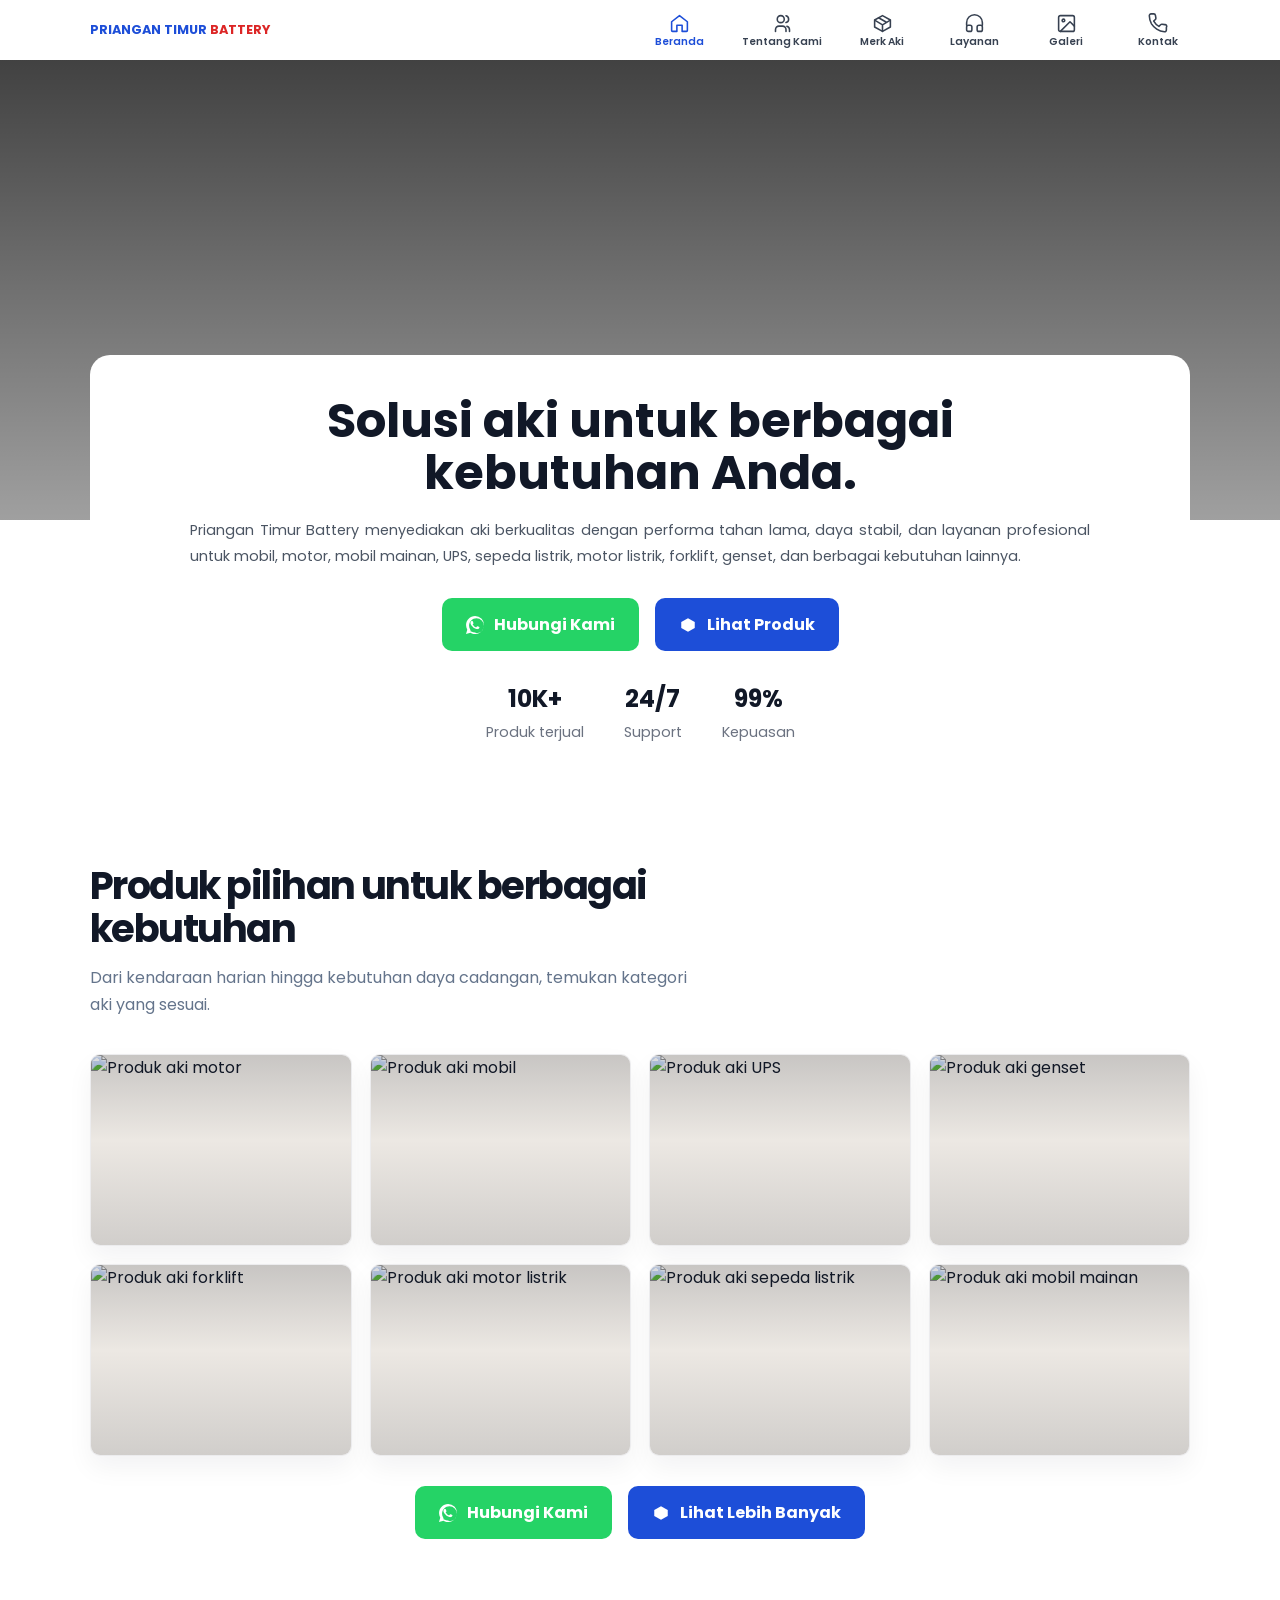
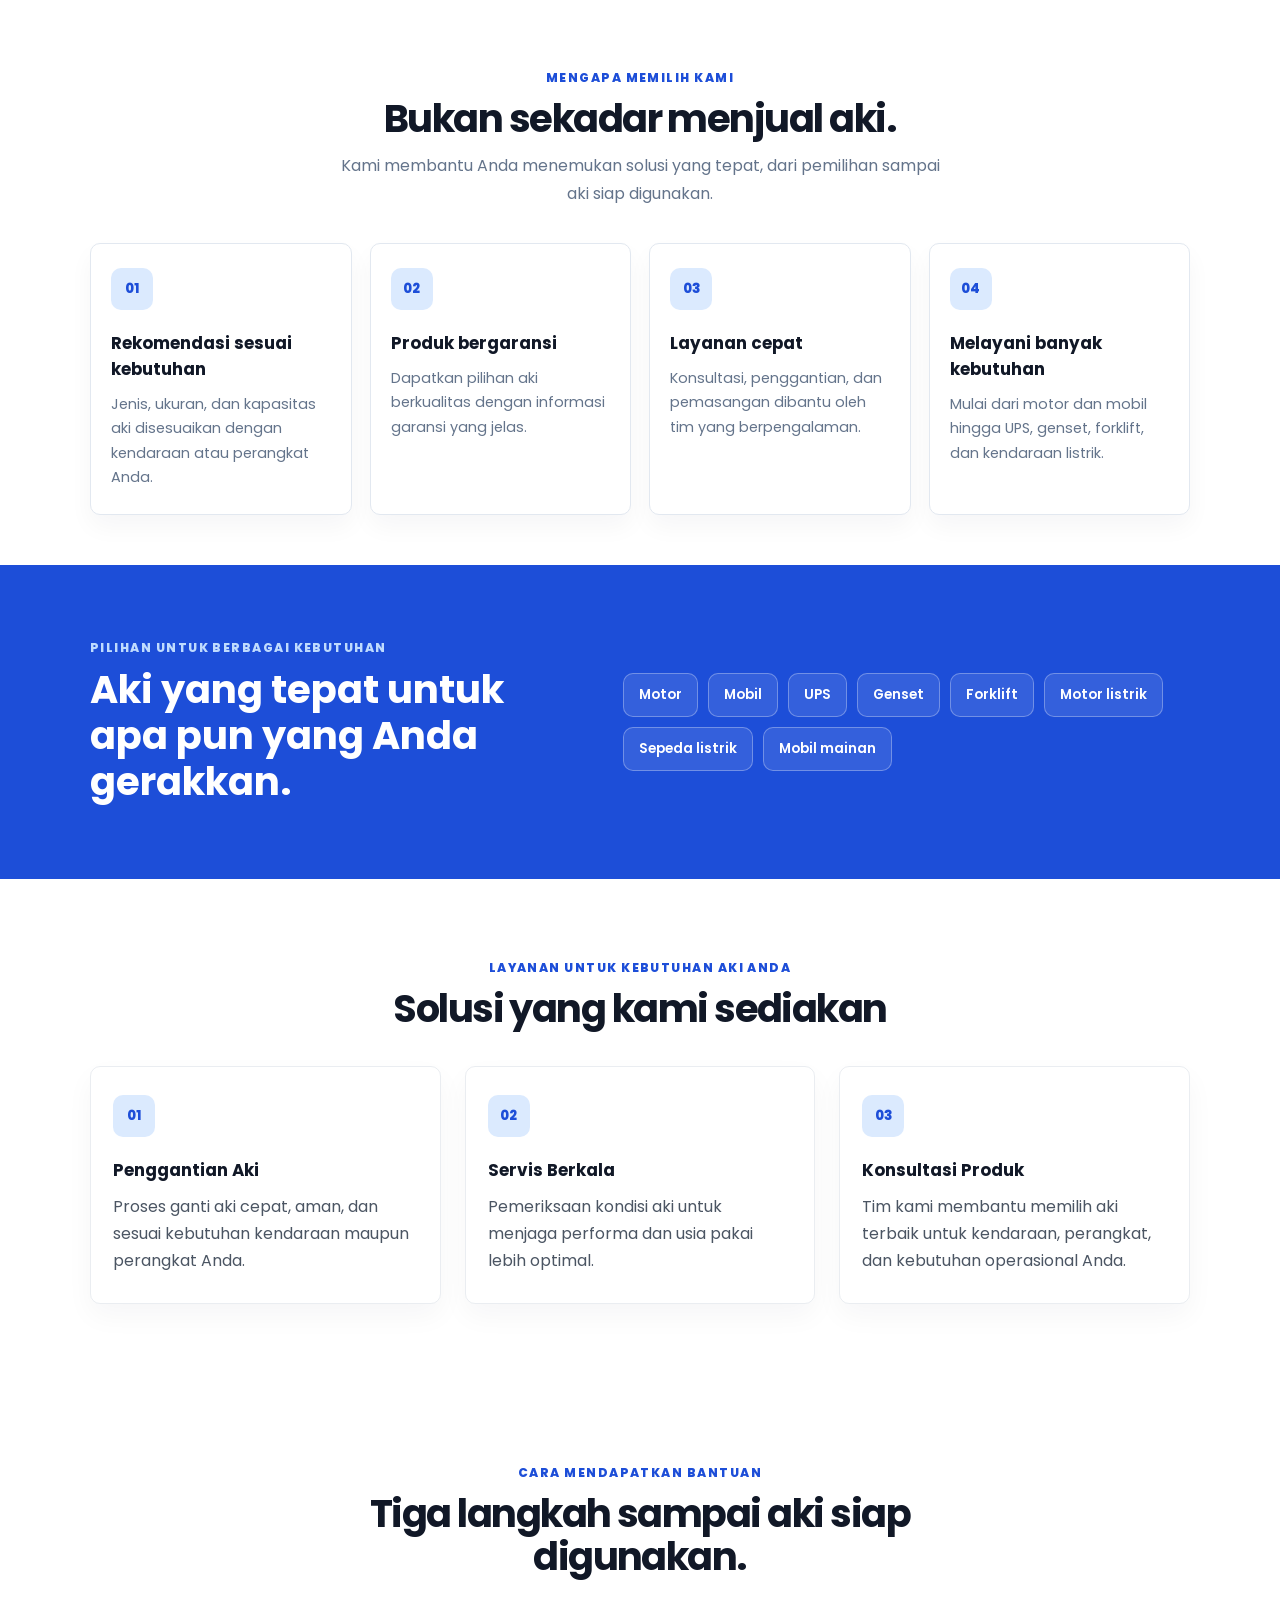
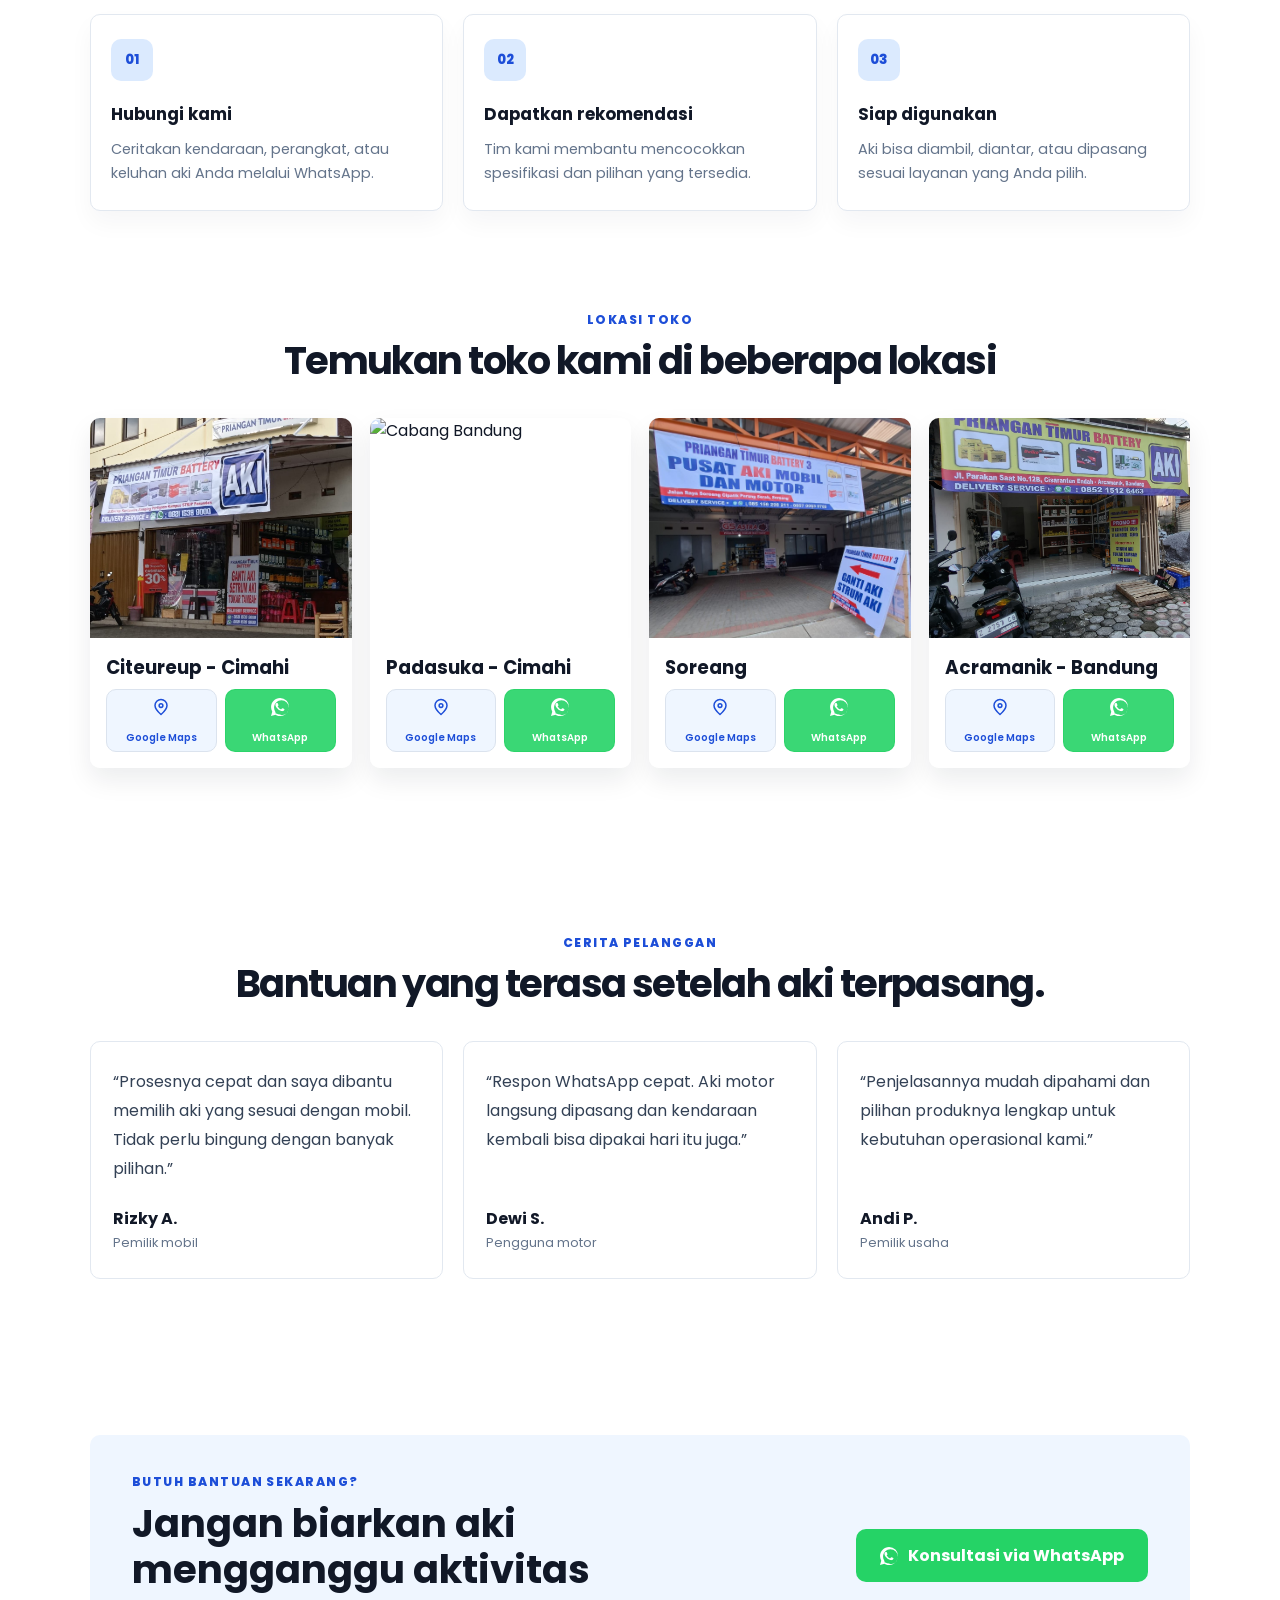
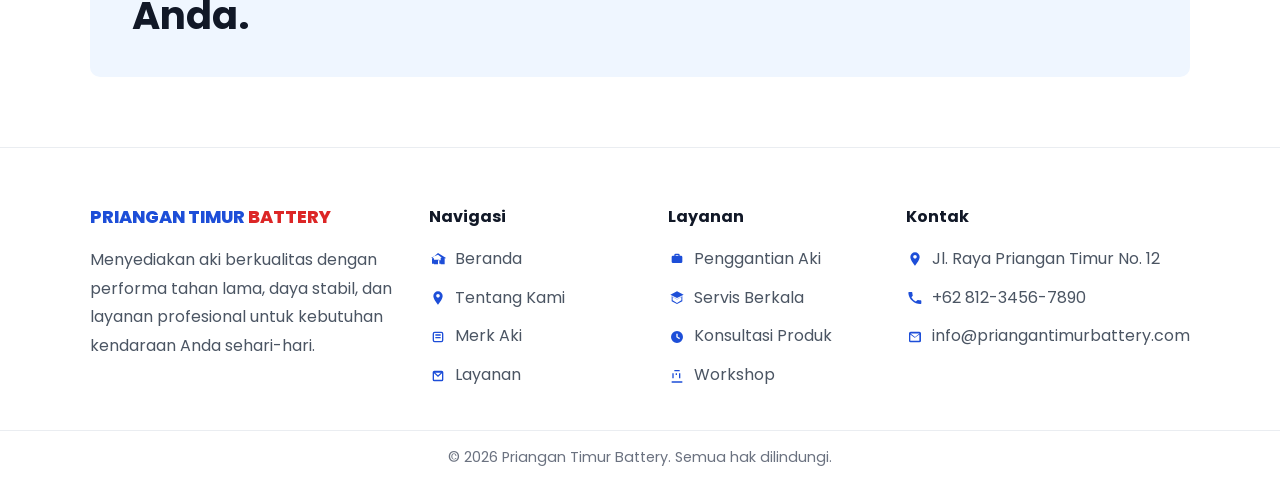
==== index.html @ c9a18858 "first commit" ====
<!DOCTYPE html>
<html lang="id">

<head>
    <meta charset="UTF-8">
    <meta name="viewport" content="width=device-width, initial-scale=1.0">
    <meta name="description"
        content="Priangan Timur Battery menyediakan aki berkualitas, konsultasi, penggantian, dan layanan aki untuk berbagai kebutuhan.">
    <title>Priangan Timur Battery | Solusi Aki Terpercaya</title>

    <link rel="preconnect" href="https://fonts.googleapis.com">
    <link rel="preconnect" href="https://fonts.gstatic.com" crossorigin>
    <link href="https://fonts.googleapis.com/css2?family=Poppins:wght@400;500;600;700;800&display=swap"
        rel="stylesheet">
    <link rel="stylesheet" href="css/style.css">
    <link rel="stylesheet" href="responsive/style.css">
    <link rel="stylesheet" href="responsive/nav.css">
</head>

<body>
    <header class="navbar">
        <div class="container nav-inner">
            <div class="logo">
                <a href="index.html"><span>PRIANGAN TIMUR <span class="brand-red">BATTERY</span></span></a>
            </div>

            <button class="menu-toggle" type="button" aria-label="Buka menu" aria-controls="primary-navigation"
                aria-expanded="false">
                <span></span><span></span><span></span>
            </button>
            <nav class="menu" id="primary-navigation" aria-label="Main navigation">
                <a class="active" href="index.html" aria-label="Beranda" aria-current="page" title="Beranda"><svg viewBox="0 0 24 24" aria-hidden="true" focusable="false"><path d="m3 10 9-7 9 7v10a1 1 0 0 1-1 1h-5v-7H9v7H4a1 1 0 0 1-1-1z"/></svg><span>Beranda</span></a>
                <a href="tentang_kami.html" aria-label="Tentang Kami" title="Tentang Kami"><svg viewBox="0 0 24 24" aria-hidden="true" focusable="false"><path d="M16 21v-2a4 4 0 0 0-4-4H8a4 4 0 0 0-4 4v2"/><circle cx="10" cy="7" r="4"/><path d="M20 21v-2a4 4 0 0 0-3-3.87M16 3.13a4 4 0 0 1 0 7.75"/></svg><span>Tentang Kami</span></a>
                <a href="merk_aki.html" aria-label="Merk Aki" title="Merk Aki"><svg viewBox="0 0 24 24" aria-hidden="true" focusable="false"><path d="m12 3 9 5v8l-9 5-9-5V8l9-5Z"/><path d="m3.5 8.5 8.5 5 8.5-5M12 13.5V21M7.5 5.5l9 5"/></svg><span>Merk Aki</span></a>
                <a href="layanan.html" aria-label="Layanan" title="Layanan"><svg viewBox="0 0 24 24" aria-hidden="true" focusable="false"><path d="M3 14v-3a9 9 0 0 1 18 0v3"/><path d="M5 14h2a2 2 0 0 1 2 2v3a2 2 0 0 1-2 2H5a2 2 0 0 1-2-2v-3a2 2 0 0 1 2-2Zm12 0h2a2 2 0 0 1 2 2v3a2 2 0 0 1-2 2h-2a2 2 0 0 1-2-2v-3a2 2 0 0 1 2-2Z"/></svg><span>Layanan</span></a>
                <a href="galeri.html" aria-label="Galeri" title="Galeri"><svg viewBox="0 0 24 24" aria-hidden="true" focusable="false"><rect x="3" y="3" width="18" height="18" rx="2"/><circle cx="8.5" cy="8.5" r="1.5"/><path d="m21 15-5-5L5 21"/></svg><span>Galeri</span></a>
                <a href="kontak.html" aria-label="Kontak" title="Kontak"><svg viewBox="0 0 24 24" aria-hidden="true" focusable="false"><path d="M21 16.5v3a2 2 0 0 1-2.2 2A19.8 19.8 0 0 1 10 18.4a19.5 19.5 0 0 1-6-6A19.8 19.8 0 0 1 1.5 3.2 2 2 0 0 1 3.5 1h3a2 2 0 0 1 2 1.7l.5 3a2 2 0 0 1-.6 1.7L6.5 9.3a16 16 0 0 0 6 6l1.9-1.9a2 2 0 0 1 1.7-.6l3 .5a2 2 0 0 1 1.9 3.2z"/></svg><span>Kontak</span></a>
            </nav>
        </div>
    </header>

    <main>
        <section class="hero" aria-label="Gambar utama Priangan Timur Battery"></section>

        <section class="hero-intro">
            <div class="container hero-intro-inner">
                <div class="hero-content">
                    <h1>Solusi aki untuk berbagai kebutuhan Anda.</h1>
                    <p>
                        Priangan Timur Battery menyediakan aki berkualitas dengan performa tahan lama,
                        daya stabil, dan layanan profesional untuk mobil, motor, mobil mainan, UPS, sepeda listrik,
                        motor listrik, forklift, genset, dan berbagai kebutuhan lainnya.
                    </p>

                    <div class="hero-actions">
                        <a href="https://wa.me/62882002125311" class="btn btn-whatsapp" target="_blank" rel="noopener">
                            <svg viewBox="0 0 24 24" aria-hidden="true" focusable="false">
                                <path
                                    d="M20.52 3.48A11.86 11.86 0 0 0 12.08 0C5.5 0 .06 5.45.06 12.13c0 2.13.56 4.22 1.63 6.06L0 24l6.02-1.58a11.98 11.98 0 0 0 5.99 1.82h.01c6.58 0 11.96-5.45 11.96-12.13 0-3.25-1.27-6.31-3.46-8.63ZM12.08 22c-1.72 0-3.4-.46-4.87-1.33L6.5 21l-.9-2.92a9.92 9.92 0 0 1-1.5-5.08c0-5.45 4.44-9.87 9.9-9.87a9.86 9.86 0 0 1 9.88 9.87c0 5.43-4.44 9.87-9.88 9.87Zm5.44-7.41c-.3-.15-1.8-.89-2.08-.99-.27-.1-.47-.15-.67.15-.2.3-.77.99-.95 1.19-.18.2-.35.22-.65.08-.3-.15-1.27-.47-2.42-1.49-.9-.8-1.51-1.8-1.68-2.1-.18-.3-.02-.46.13-.61.14-.14.3-.35.45-.52.15-.17.2-.3.3-.5.1-.2.05-.38-.03-.53-.08-.15-.67-1.62-.92-2.22-.24-.58-.49-.5-.67-.51l-.57-.01c-.2 0-.53.08-.8.38-.27.3-1.02 1-1.02 2.43s1.05 2.82 1.2 3.02c.15.2 2.06 3.14 4.98 4.4.7.3 1.24.48 1.66.61.7.22 1.34.19 1.84.11.56-.08 1.8-.73 2.05-1.43.25-.7.25-1.31.18-1.43-.07-.13-.27-.2-.57-.35Z" />
                            </svg>
                            <span>Hubungi Kami</span>
                        </a>
                        <a href="merk_aki.html" class="btn btn-primary">
                            <svg viewBox="0 0 24 24" aria-hidden="true" focusable="false">
                                <path d="m12 3 9 5v8l-9 5-9-5V8l9-5Z"/>
                                <path d="m3.5 8.5 8.5 5 8.5-5M12 13.5V21M7.5 5.5l9 5"/>
                            </svg>
                            <span>Lihat Produk</span>
                        </a>
                    </div>

                    <div class="hero-stats">
                        <div>
                            <strong>10K+</strong>
                            <span>Produk terjual</span>
                        </div>
                        <div>
                            <strong>24/7</strong>
                            <span>Support</span>
                        </div>
                        <div>
                            <strong>99%</strong>
                            <span>Kepuasan</span>
                        </div>
                    </div>
                </div>
            </div>
        </section>

        <section class="products" id="products">
            <div class="container">
                <div class="section-heading">
                    <h2>Produk pilihan untuk berbagai kebutuhan</h2>
                    <p>Dari kendaraan harian hingga kebutuhan daya cadangan, temukan kategori aki yang sesuai.</p>
                </div>

                <div class="product-grid">
                    <article class="product-card">
                        <div class="product-image-wrap">
                            <img src="img/produk-1.jpg" alt="Produk aki motor" class="product-image">
                        </div>
                    </article>

                    <article class="product-card">
                        <div class="product-image-wrap">
                            <img src="img/produk-5.jpg" alt="Produk aki mobil" class="product-image">
                        </div>
                    </article>

                    <article class="product-card">
                        <div class="product-image-wrap">
                            <img src="img/produk-2.jpg" alt="Produk aki UPS" class="product-image">
                        </div>
                    </article>

                    <article class="product-card">
                        <div class="product-image-wrap">
                            <img src="img/produk-10.jpg" alt="Produk aki genset" class="product-image">
                        </div>
                    </article>

                    <article class="product-card">
                        <div class="product-image-wrap">
                            <img src="img/produk-10.jpg" alt="Produk aki forklift" class="product-image">
                        </div>
                    </article>

                    <article class="product-card">
                        <div class="product-image-wrap">
                            <img src="img/produk-1.jpg" alt="Produk aki motor listrik" class="product-image">
                        </div>
                    </article>

                    <article class="product-card">
                        <div class="product-image-wrap">
                            <img src="img/produk-2.jpg" alt="Produk aki sepeda listrik" class="product-image">
                        </div>
                    </article>

                    <article class="product-card">
                        <div class="product-image-wrap">
                            <img src="img/produk-5.jpg" alt="Produk aki mobil mainan" class="product-image">
                        </div>
                    </article>
                </div>

                <div class="product-action">
                    <a href="https://wa.me/62882002125311" class="btn btn-whatsapp" target="_blank" rel="noopener">
                        <svg viewBox="0 0 24 24" aria-hidden="true" focusable="false">
                            <path
                                d="M20.52 3.48A11.86 11.86 0 0 0 12.08 0C5.5 0 .06 5.45.06 12.13c0 2.13.56 4.22 1.63 6.06L0 24l6.02-1.58a11.98 11.98 0 0 0 5.99 1.82h.01c6.58 0 11.96-5.45 11.96-12.13 0-3.25-1.27-6.31-3.46-8.63ZM12.08 22c-1.72 0-3.4-.46-4.87-1.33L6.5 21l-.9-2.92a9.92 9.92 0 0 1-1.5-5.08c0-5.45 4.44-9.87 9.9-9.87a9.86 9.86 0 0 1 9.88 9.87c0 5.43-4.44 9.87-9.88 9.87Zm5.44-7.41c-.3-.15-1.8-.89-2.08-.99-.27-.1-.47-.15-.67.15-.2.3-.77.99-.95 1.19-.18.2-.35.22-.65.08-.3-.15-1.27-.47-2.42-1.49-.9-.8-1.51-1.8-1.68-2.1-.18-.3-.02-.46.13-.61.14-.14.3-.35.45-.52.15-.17.2-.3.3-.5.1-.2.05-.38-.03-.53-.08-.15-.67-1.62-.92-2.22-.24-.58-.49-.5-.67-.51l-.57-.01c-.2 0-.53.08-.8.38-.27.3-1.02 1-1.02 2.43s1.05 2.82 1.2 3.02c.15.2 2.06 3.14 4.98 4.4.7.3 1.24.48 1.66.61.7.22 1.34.19 1.84.11.56-.08 1.8-.73 2.05-1.43.25-.7.25-1.31.18-1.43-.07-.13-.27-.2-.57-.35Z" />
                        </svg>
                        <span>Hubungi Kami</span>
                    </a>
                    <a href="merk_aki.html" class="btn btn-primary">
                        <svg viewBox="0 0 24 24" aria-hidden="true" focusable="false">
                            <path d="m12 3 9 5v8l-9 5-9-5V8l9-5Z"/>
                            <path d="m3.5 8.5 8.5 5 8.5-5M12 13.5V21M7.5 5.5l9 5"/>
                        </svg>
                        <span>Lihat Lebih Banyak</span>
                    </a>
                </div>
            </div>
        </section>

        <section class="advantages" aria-labelledby="advantages-title">
            <div class="container">
                <div class="section-heading">
                    <p class="section-kicker">Mengapa memilih kami</p>
                    <h2 id="advantages-title">Bukan sekadar menjual aki.</h2>
                    <p>Kami membantu Anda menemukan solusi yang tepat, dari pemilihan sampai aki siap digunakan.</p>
                </div>
                <div class="advantage-grid">
                    <article class="advantage-card"><span class="advantage-number">01</span>
                        <h3>Rekomendasi sesuai kebutuhan</h3>
                        <p>Jenis, ukuran, dan kapasitas aki disesuaikan dengan kendaraan atau perangkat Anda.</p>
                    </article>
                    <article class="advantage-card"><span class="advantage-number">02</span>
                        <h3>Produk bergaransi</h3>
                        <p>Dapatkan pilihan aki berkualitas dengan informasi garansi yang jelas.</p>
                    </article>
                    <article class="advantage-card"><span class="advantage-number">03</span>
                        <h3>Layanan cepat</h3>
                        <p>Konsultasi, penggantian, dan pemasangan dibantu oleh tim yang berpengalaman.</p>
                    </article>
                    <article class="advantage-card"><span class="advantage-number">04</span>
                        <h3>Melayani banyak kebutuhan</h3>
                        <p>Mulai dari motor dan mobil hingga UPS, genset, forklift, dan kendaraan listrik.</p>
                    </article>
                </div>
            </div>
        </section>

        <section class="coverage" aria-labelledby="coverage-title">
            <div class="container coverage-inner">
                <div>
                    <p class="section-kicker">Pilihan untuk berbagai kebutuhan</p>
                    <h2 id="coverage-title">Aki yang tepat untuk apa pun yang Anda gerakkan.</h2>
                </div>
                <div class="coverage-list">
                    <span>Motor</span><span>Mobil</span><span>UPS</span><span>Genset</span><span>Forklift</span><span>Motor
                        listrik</span><span>Sepeda listrik</span><span>Mobil mainan</span></div>
            </div>
        </section>

        <section class="services">
            <div class="container">
                <div class="section-heading">
                    <p class="section-kicker">Layanan untuk kebutuhan aki Anda</p>
                    <h2>Solusi yang kami sediakan</h2>
                </div>

                <div class="service-grid">
                    <div class="service-card">
                        <div class="service-icon blue">01</div>
                        <h3>Penggantian Aki</h3>
                        <p>Proses ganti aki cepat, aman, dan sesuai kebutuhan kendaraan maupun perangkat Anda.</p>
                    </div>

                    <div class="service-card">
                        <div class="service-icon yellow">02</div>
                        <h3>Servis Berkala</h3>
                        <p>Pemeriksaan kondisi aki untuk menjaga performa dan usia pakai lebih optimal.</p>
                    </div>

                    <div class="service-card">
                        <div class="service-icon red">03</div>
                        <h3>Konsultasi Produk</h3>
                        <p>Tim kami membantu memilih aki terbaik untuk kendaraan, perangkat, dan kebutuhan operasional
                            Anda.</p>
                    </div>
                </div>
            </div>
        </section>

        <section class="process" aria-labelledby="process-title">
            <div class="container process-inner">
                <div class="section-heading process-heading">
                    <p class="section-kicker">Cara mendapatkan bantuan</p>
                    <h2 id="process-title">Tiga langkah sampai aki siap digunakan.</h2>
                </div>
                <div class="process-grid">
                    <article class="process-card"><span>01</span>
                        <h3>Hubungi kami</h3>
                        <p>Ceritakan kendaraan, perangkat, atau keluhan aki Anda melalui WhatsApp.</p>
                    </article>
                    <article class="process-card"><span>02</span>
                        <h3>Dapatkan rekomendasi</h3>
                        <p>Tim kami membantu mencocokkan spesifikasi dan pilihan yang tersedia.</p>
                    </article>
                    <article class="process-card"><span>03</span>
                        <h3>Siap digunakan</h3>
                        <p>Aki bisa diambil, diantar, atau dipasang sesuai layanan yang Anda pilih.</p>
                    </article>
                </div>
            </div>
        </section>

        <section class="branch-showcase">
            <div class="container">
                <div class="section-heading">
                    <p class="section-kicker">Lokasi toko</p>
                    <h2>Temukan toko kami di beberapa lokasi</h2>
                </div>

                <div class="branch-grid">
                    <div class="branch-card">
                        <img src="img/Citeureup.jpeg" alt="Cabang Citeureup">
                        <div class="branch-content">
                            <span class="branch-name">Citeureup - Cimahi</span>
                            <div class="branch-actions">
                                <a href="https://www.google.com/maps/place/TOKO+AKI+PRIANGAN+TIMUR+BATTERY/@-6.8628737,107.5521046,569m/data=!3m1!1e3!4m15!1m8!3m7!1s0x2e68e5c9f9fb0c7d:0x7ada295ec4bd6d31!2sTOKO+AKI+PRIANGAN+TIMUR+BATTERY!8m2!3d-6.8628806!4d107.5523164!10e1!16s%2Fg%2F11fd_mzhb3!3m5!1s0x2e68e5c9f9fb0c7d:0x7ada295ec4bd6d31!8m2!3d-6.8628806!4d107.5523164!16s%2Fg%2F11fd_mzhb3?entry=ttu&g_ep=EgoyMDI2MTAyMC4wIKXMDSoASAFQAw%3D%3D"
                                    class="branch-maps" target="_blank" rel="noopener">Lihat di Google Maps</a>
                                <a href="https://wa.me/62882002125311?text=Halo%20Priangan%20Timur%20Battery%20Tasikmalaya"
                                    class="branch-whatsapp" target="_blank" rel="noopener">
                                    <svg viewBox="0 0 24 24" aria-hidden="true" focusable="false">
                                        <path
                                            d="M20.52 3.48A11.86 11.86 0 0 0 12.08 0C5.5 0 .06 5.45.06 12.13c0 2.13.56 4.22 1.63 6.06L0 24l6.02-1.58a11.98 11.98 0 0 0 5.99 1.82h.01c6.58 0 11.96-5.45 11.96-12.13 0-3.25-1.27-6.31-3.46-8.63ZM12.08 22c-1.72 0-3.4-.46-4.87-1.33L6.5 21l-.9-2.92a9.92 9.92 0 0 1-1.5-5.08c0-5.45 4.44-9.87 9.9-9.87a9.86 9.86 0 0 1 9.88 9.87c0 5.43-4.44 9.87-9.88 9.87Zm5.44-7.41c-.3-.15-1.8-.89-2.08-.99-.27-.1-.47-.15-.67.15-.2.3-.77.99-.95 1.19-.18.2-.35.22-.65.08-.3-.15-1.27-.47-2.42-1.49-.9-.8-1.51-1.8-1.68-2.1-.18-.3-.02-.46.13-.61.14-.14.3-.35.45-.52.15-.17.2-.3.3-.5.1-.2.05-.38-.03-.53-.08-.15-.67-1.62-.92-2.22-.24-.58-.49-.5-.67-.51l-.57-.01c-.2 0-.53.08-.8.38-.27.3-1.02 1-1.02 2.43s1.05 2.82 1.2 3.02c.15.2 2.06 3.14 4.98 4.4.7.3 1.24.48 1.66.61.7.22 1.34.19 1.84.11.56-.08 1.8-.73 2.05-1.43.25-.7.25-1.31.18-1.43-.07-.13-.27-.2-.57-.35Z" />
                                        </svg>
                                    Chat WhatsApp
                                </a>
                            </div>
                        </div>
                    </div>

                    <div class="branch-card">
                        <img src="img/hero.jpeg" alt="Cabang Bandung">
                        <div class="branch-content">
                            <span class="branch-name">Padasuka - Cimahi</span>
                            <div class="branch-actions">
                                <a href="https://www.google.com/maps/search/Priangan+Timur+Battery+Bandung"
                                    class="branch-maps" target="_blank" rel="noopener">Lihat di Google Maps</a>
                                <a href="https://wa.me/62882002125311?text=Halo%20Priangan%20Timur%20Battery%20Bandung"
                                    class="branch-whatsapp" target="_blank" rel="noopener">
                                    <svg viewBox="0 0 24 24" aria-hidden="true" focusable="false">
                                        <path
                                            d="M20.52 3.48A11.86 11.86 0 0 0 12.08 0C5.5 0 .06 5.45.06 12.13c0 2.13.56 4.22 1.63 6.06L0 24l6.02-1.58a11.98 11.98 0 0 0 5.99 1.82h.01c6.58 0 11.96-5.45 11.96-12.13 0-3.25-1.27-6.31-3.46-8.63ZM12.08 22c-1.72 0-3.4-.46-4.87-1.33L6.5 21l-.9-2.92a9.92 9.92 0 0 1-1.5-5.08c0-5.45 4.44-9.87 9.9-9.87a9.86 9.86 0 0 1 9.88 9.87c0 5.43-4.44 9.87-9.88 9.87Zm5.44-7.41c-.3-.15-1.8-.89-2.08-.99-.27-.1-.47-.15-.67.15-.2.3-.77.99-.95 1.19-.18.2-.35.22-.65.08-.3-.15-1.27-.47-2.42-1.49-.9-.8-1.51-1.8-1.68-2.1-.18-.3-.02-.46.13-.61.14-.14.3-.35.45-.52.15-.17.2-.3.3-.5.1-.2.05-.38-.03-.53-.08-.15-.67-1.62-.92-2.22-.24-.58-.49-.5-.67-.51l-.57-.01c-.2 0-.53.08-.8.38-.27.3-1.02 1-1.02 2.43s1.05 2.82 1.2 3.02c.15.2 2.06 3.14 4.98 4.4.7.3 1.24.48 1.66.61.7.22 1.34.19 1.84.11.56-.08 1.8-.73 2.05-1.43.25-.7.25-1.31.18-1.43-.07-.13-.27-.2-.57-.35Z" />
                                        </svg>
                                    Chat WhatsApp
                                </a>
                            </div>
                        </div>
                    </div>

                    <div class="branch-card">
                        <img src="img/Soreang.jpeg" alt="Cabang Soreang">
                        <div class="branch-content">
                            <span class="branch-name">Soreang</span>
                            <div class="branch-actions">
                                <a href="https://goo.gl/maps/gpNsoKFtc9dBq9YTA"
                                    class="branch-maps" target="_blank" rel="noopener">Lihat di Google Maps</a>
                                <a href="https://wa.me/62882002125311?text=Halo%20Priangan%20Timur%20Battery%20Ciamis"
                                    class="branch-whatsapp" target="_blank" rel="noopener">
                                    <svg viewBox="0 0 24 24" aria-hidden="true" focusable="false">
                                        <path
                                            d="M20.52 3.48A11.86 11.86 0 0 0 12.08 0C5.5 0 .06 5.45.06 12.13c0 2.13.56 4.22 1.63 6.06L0 24l6.02-1.58a11.98 11.98 0 0 0 5.99 1.82h.01c6.58 0 11.96-5.45 11.96-12.13 0-3.25-1.27-6.31-3.46-8.63ZM12.08 22c-1.72 0-3.4-.46-4.87-1.33L6.5 21l-.9-2.92a9.92 9.92 0 0 1-1.5-5.08c0-5.45 4.44-9.87 9.9-9.87a9.86 9.86 0 0 1 9.88 9.87c0 5.43-4.44 9.87-9.88 9.87Zm5.44-7.41c-.3-.15-1.8-.89-2.08-.99-.27-.1-.47-.15-.67.15-.2.3-.77.99-.95 1.19-.18.2-.35.22-.65.08-.3-.15-1.27-.47-2.42-1.49-.9-.8-1.51-1.8-1.68-2.1-.18-.3-.02-.46.13-.61.14-.14.3-.35.45-.52.15-.17.2-.3.3-.5.1-.2.05-.38-.03-.53-.08-.15-.67-1.62-.92-2.22-.24-.58-.49-.5-.67-.51l-.57-.01c-.2 0-.53.08-.8.38-.27.3-1.02 1-1.02 2.43s1.05 2.82 1.2 3.02c.15.2 2.06 3.14 4.98 4.4.7.3 1.24.48 1.66.61.7.22 1.34.19 1.84.11.56-.08 1.8-.73 2.05-1.43.25-.7.25-1.31.18-1.43-.07-.13-.27-.2-.57-.35Z" />
                                        </svg>
                                    Chat WhatsApp
                                </a>
                            </div>
                        </div>
                    </div>

                    <div class="branch-card">
                        <img src="img/Arcamanik.jpeg" alt="Cabang Garut">
                        <div class="branch-content">
                            <span class="branch-name">Acramanik - Bandung</span>
                            <div class="branch-actions">
                                <a href="https://www.google.com/maps/place/TOKO+AKI+PRIANGAN+TIMUR+BATTERY/@-6.8628737,107.5521046,569m/data=!3m1!1e3!4m15!1m8!3m7!1s0x2e68e5c9f9fb0c7d:0x7ada295ec4bd6d31!2sTOKO+AKI+PRIANGAN+TIMUR+BATTERY!8m2!3d-6.8628806!4d107.5523164!10e1!16s%2Fg%2F11fd_mzhb3!3m5!1s0x2e68e5c9f9fb0c7d:0x7ada295ec4bd6d31!8m2!3d-6.8628806!4d107.5523164!16s%2Fg%2F11fd_mzhb3?entry=ttu&g_ep=EgoyMDI2MTAyMC4wIKXMDSoASAFQAw%3D%3D"
                                    class="branch-maps" target="_blank" rel="noopener">Lihat di Google Maps</a>
                                <a href="https://wa.me/62882002125311?text=Halo%20Priangan%20Timur%20Battery%20Garut"
                                    class="branch-whatsapp" target="_blank" rel="noopener">
                                    <svg viewBox="0 0 24 24" aria-hidden="true" focusable="false">
                                        <path
                                            d="M20.52 3.48A11.86 11.86 0 0 0 12.08 0C5.5 0 .06 5.45.06 12.13c0 2.13.56 4.22 1.63 6.06L0 24l6.02-1.58a11.98 11.98 0 0 0 5.99 1.82h.01c6.58 0 11.96-5.45 11.96-12.13 0-3.25-1.27-6.31-3.46-8.63ZM12.08 22c-1.72 0-3.4-.46-4.87-1.33L6.5 21l-.9-2.92a9.92 9.92 0 0 1-1.5-5.08c0-5.45 4.44-9.87 9.9-9.87a9.86 9.86 0 0 1 9.88 9.87c0 5.43-4.44 9.87-9.88 9.87Zm5.44-7.41c-.3-.15-1.8-.89-2.08-.99-.27-.1-.47-.15-.67.15-.2.3-.77.99-.95 1.19-.18.2-.35.22-.65.08-.3-.15-1.27-.47-2.42-1.49-.9-.8-1.51-1.8-1.68-2.1-.18-.3-.02-.46.13-.61.14-.14.3-.35.45-.52.15-.17.2-.3.3-.5.1-.2.05-.38-.03-.53-.08-.15-.67-1.62-.92-2.22-.24-.58-.49-.5-.67-.51l-.57-.01c-.2 0-.53.08-.8.38-.27.3-1.02 1-1.02 2.43s1.05 2.82 1.2 3.02c.15.2 2.06 3.14 4.98 4.4.7.3 1.24.48 1.66.61.7.22 1.34.19 1.84.11.56-.08 1.8-.73 2.05-1.43.25-.7.25-1.31.18-1.43-.07-.13-.27-.2-.57-.35Z" />
                                        </svg>
                                    Chat WhatsApp
                                </a>
                            </div>
                        </div>
                    </div>
                </div>
            </div>
        </section>

        <section class="testimonials" aria-labelledby="testimonials-title">
            <div class="container">
                <div class="section-heading">
                    <p class="section-kicker">Cerita pelanggan</p>
                    <h2 id="testimonials-title">Bantuan yang terasa setelah aki terpasang.</h2>
                </div>
                <div class="testimonial-grid">
                    <blockquote class="testimonial-card">
                        <p>“Prosesnya cepat dan saya dibantu memilih aki yang sesuai dengan mobil. Tidak perlu bingung
                            dengan banyak pilihan.”</p>
                        <footer><strong>Rizky A.</strong><span>Pemilik mobil</span></footer>
                    </blockquote>
                    <blockquote class="testimonial-card">
                        <p>“Respon WhatsApp cepat. Aki motor langsung dipasang dan kendaraan kembali bisa dipakai hari
                            itu juga.”</p>
                        <footer><strong>Dewi S.</strong><span>Pengguna motor</span></footer>
                    </blockquote>
                    <blockquote class="testimonial-card">
                        <p>“Penjelasannya mudah dipahami dan pilihan produknya lengkap untuk kebutuhan operasional
                            kami.”</p>
                        <footer><strong>Andi P.</strong><span>Pemilik usaha</span></footer>
                    </blockquote>
                </div>
            </div>
        </section>

        <section class="home-cta" id="kontak">
            <div class="container home-cta-inner">
                <div>
                    <p class="section-kicker">Butuh bantuan sekarang?</p>
                    <h2>Jangan biarkan aki mengganggu aktivitas Anda.</h2>
                </div><a href="https://wa.me/6281234567890?text=Halo%2C%20saya%20ingin%20konsultasi%20aki"
                    class="btn btn-whatsapp" target="_blank" rel="noopener">
                    <svg viewBox="0 0 24 24" aria-hidden="true" focusable="false">
                        <path
                            d="M20.52 3.48A11.86 11.86 0 0 0 12.08 0C5.5 0 .06 5.45.06 12.13c0 2.13.56 4.22 1.63 6.06L0 24l6.02-1.58a11.98 11.98 0 0 0 5.99 1.82h.01c6.58 0 11.96-5.45 11.96-12.13c0-3.25-1.27-6.31-3.46-8.63ZM12.08 22c-1.72 0-3.4-.46-4.87-1.33L6.5 21l-.9-2.92a9.92 9.92 0 0 1-1.5-5.08c0-5.45 4.44-9.87 9.9-9.87a9.86 9.86 0 0 1 9.88 9.87c0 5.43-4.44 9.87-9.88 9.87Zm5.44-7.41c-.3-.15-1.8-.89-2.08-.99c-.27-.1-.47-.15-.67.15c-.2.3-.77.99-.95 1.19c-.18.2-.35.22-.65.08c-.3-.15-1.27-.47-2.42-1.49c-.9-.8-1.51-1.8-1.68-2.1c-.18-.3-.02-.46.13-.61c.14-.14.3-.35.45-.52c.15-.17.2-.3.3-.5c.1-.2.05-.38-.03-.53c-.08-.15-.67-1.62-.92-2.22c-.24-.58-.49-.5-.67-.51l-.57-.01c-.2 0-.53.08-.8.38c-.27.3-1.02 1-1.02 2.43s1.05 2.82 1.2 3.02c.15.2 2.06 3.14 4.98 4.4c.7.3 1.24.48 1.66.61c.7.22 1.34.19 1.84.11c.56-.08 1.8-.73 2.05-1.43c.25-.7.25-1.31.18-1.43c-.07-.13-.27-.2-.57-.35Z" />
                    </svg>
                    <span>Konsultasi via WhatsApp</span>
                </a>
            </div>
        </section>
    </main>

    <footer class="site-footer">
        <div class="container footer-inner">
            <div class="footer-brand">
                <a href="#" class="footer-logo"><span>PRIANGAN TIMUR <span class="brand-red">BATTERY</span></span></a>
                <p>
                    Menyediakan aki berkualitas dengan performa tahan lama, daya stabil, dan layanan profesional
                    untuk kebutuhan kendaraan Anda sehari-hari.
                </p>
            </div>

            <div class="footer-links">
                <h4>Navigasi</h4>
                <ul>
                    <li>
                        <span class="nav-icon" aria-hidden="true"><svg viewBox="0 0 24 24">
                                <path
                                    d="M12 3 3 11h3v9h6v-6h4v6h6v-9h3L12 3Zm0 2.8L17.7 10h-1.7v9h-2v-6h-8v6H3v-9H1.3L12 5.8Z" />
                                </svg></span>
                        <a href="index.html">Beranda</a>
                    </li>
                    <li>
                        <span class="nav-icon" aria-hidden="true"><svg viewBox="0 0 24 24">
                                <path
                                    d="M12 2a7 7 0 0 1 7 7c0 4.9-7 13-7 13S5 13.9 5 9a7 7 0 0 1 7-7Zm0 9.5A2.5 2.5 0 1 0 12 6a2.5 2.5 0 0 0 0 5.5Z" />
                                </svg></span>
                        <a href="tentang_kami.html">Tentang Kami</a>
                    </li>
                    <li>
                        <span class="nav-icon" aria-hidden="true"><svg viewBox="0 0 24 24">
                                <path
                                    d="M7 4h10a3 3 0 0 1 3 3v10a3 3 0 0 1-3 3H7a3 3 0 0 1-3-3V7a3 3 0 0 1 3-3Zm0 2a1 1 0 0 0-1 1v10a1 1 0 0 0 1 1h10a1 1 0 0 0 1-1V7a1 1 0 0 0-1-1H7Zm1 2h8v2H8V8Zm0 4h8v2H8v-2Z" />
                                </svg></span>
                        <a href="merk_aki.html">Merk Aki</a>
                    </li>
                    <li>
                        <span class="nav-icon" aria-hidden="true"><svg viewBox="0 0 24 24">
                                <path
                                    d="M4 6.5A2.5 2.5 0 0 1 6.5 4h11A2.5 2.5 0 0 1 20 6.5v11A2.5 2.5 0 0 1 17.5 20h-11A2.5 2.5 0 0 1 4 17.5v-11Zm2 1.3v9.4c0 .3.2.5.5.5h11c.3 0 .5-.2.5-.5V7.8L12 13.5 6 7.8Zm1.8-.7 4.2 3.8 4.2-3.8h-8.4Z" />
                                </svg></span>
                        <a href="layanan.html">Layanan</a>
                    </li>
                </ul>
            </div>

            <div class="footer-links">
                <h4>Layanan</h4>
                <ul>
                    <li>
                        <span class="nav-icon" aria-hidden="true"><svg viewBox="0 0 24 24">
                                <path
                                    d="M16 7h2a2 2 0 0 1 2 2v7a2 2 0 0 1-2 2H6a2 2 0 0 1-2-2V9a2 2 0 0 1 2-2h2V6a2 2 0 0 1 2-2h4a2 2 0 0 1 2 2v1Zm-2 0V6h-4v1h4Zm-6 5h8v2H8v-2Zm0 3h8v2H8v-2Z" />
                                </svg></span>
                        <a href="layanan.html#layanan">Penggantian Aki</a>
                    </li>
                    <li>
                        <span class="nav-icon" aria-hidden="true"><svg viewBox="0 0 24 24">
                                <path
                                    d="M12 2 2 7l10 5 10-5-10-5Zm-8 7.2v7.6L12 21l8-4.2V9.2L12 14 4 9.2Zm1.4 1.3 6.6 3.6 6.6-3.6v5L12 19.6 5.4 15.5v-5Z" />
                                </svg></span>
                        <a href="layanan.html#layanan">Servis Berkala</a>
                    </li>
                    <li>
                        <span class="nav-icon" aria-hidden="true"><svg viewBox="0 0 24 24">
                                <path d="M12 3a9 9 0 1 1 0 18 9 9 0 0 1 0-18Zm1 4h-2v5.5l4.5 2.7 1-1.7-3.5-2V7Z" />
                                </svg></span>
                        <a href="layanan.html#layanan">Konsultasi Produk</a>
                    </li>
                    <li>
                        <span class="nav-icon" aria-hidden="true"><svg viewBox="0 0 24 24">
                                <path
                                    d="M4 20h16v2H4v-2Zm1-4.5V8h2v7.5H5Zm5-5V8h2v2.5h-2Zm5 2.5V8h2v7.5h-2ZM8 5V3h8v2H8Z" />
                                </svg></span>
                        <a href="layanan.html#layanan">Workshop</a>
                    </li>
                </ul>
            </div>

            <div class="footer-contact">
                <h4>Kontak</h4>
                <ul>
                    <li>
                        <span class="contact-icon" aria-hidden="true">
                            <svg viewBox="0 0 24 24">
                                <path
                                    d="M12 2a7 7 0 0 1 7 7c0 4.9-7 13-7 13S5 13.9 5 9a7 7 0 0 1 7-7Zm0 9.5A2.5 2.5 0 1 0 12 6a2.5 2.5 0 0 0 0 5.5Z" />
                                </svg>
                        </span>
                        Jl. Raya Priangan Timur No. 12
                    </li>
                    <li>
                        <span class="contact-icon" aria-hidden="true">
                            <svg viewBox="0 0 24 24">
                                <path
                                    d="M6.6 10.8a15.6 15.6 0 0 0 6.6 6.6l2.2-2.2a1.1 1.1 0 0 1 1.1-.3 12.4 12.4 0 0 0 3.9.6 1.1 1.1 0 0 1 1.1 1.1V20a1.1 1.1 0 0 1-1.1 1.1A18.1 18.1 0 0 1 2 4.1 1.1 1.1 0 0 1 3.1 3h3.8a1.1 1.1 0 0 1 1.1 1.1 12.4 12.4 0 0 0 .6 3.9 1.1 1.1 0 0 1-.3 1.1L6.6 10.8Z" />
                                </svg>
                        </span>
                        +62 812-3456-7890
                    </li>
                    <li>
                        <span class="contact-icon" aria-hidden="true">
                            <svg viewBox="0 0 24 24">
                                <path
                                    d="M3 6.5A2.5 2.5 0 0 1 5.5 4h13A2.5 2.5 0 0 1 21 6.5v11a2.5 2.5 0 0 1-2.5 2.5h-13A2.5 2.5 0 0 1 3 17.5v-11Zm2.2.4 6.8 5.1 6.8-5.1H5.2Zm13.3 10.6V8.2l-6.2 4.7a1.1 1.1 0 0 1-1.3 0L5 8.2v9.3h13.5Z" />
                                </svg>
                        </span>
                        info@priangantimurbattery.com
                    </li>
                </ul>
            </div>
        </div>

        <div class="footer-bottom">
            <div class="container">
                <p>© 2026 Priangan Timur Battery. Semua hak dilindungi.</p>
            </div>
        </div>
    </footer>
    <script src="js/nav.js" defer></script>
</body>

</html>
---- css/style.css ----
* {
    margin: 0;
    padding: 0;
    box-sizing: border-box;
}

body {
    font-family: 'Poppins', Arial, sans-serif;
    background: #f5f5f5;
    color: #111827;
}

.container {
    width: min(1100px, 90%);
    margin: 0 auto;
}

.navbar {
    position: sticky;
    top: 0px;
    margin: 0 auto -80px;
    z-index: 1000;
    background: white;
}

.nav-inner {
    display: flex;
    align-items: center;
    justify-content: space-between;
    min-height: 60px;
}

.logo {
    display: flex;
    align-items: center;
    font-weight: 700;
    color: #1f2937;
}

.logo a {
    text-decoration: none;
    color: #1d4ed8;
    font-size: 0.8rem;
}

.brand-red {
    color: #dc2626;
}

.menu {
    display: flex;
    align-items: center;
    gap: 28px;
}

.menu a {
    position: relative;
    display: inline-flex;
    flex-direction: column;
    align-items: center;
    justify-content: center;
    gap: 3px;
    min-width: 64px;
    min-height: 50px;
    text-decoration: none;
    color: #374151;
    font-weight: 600;
    transition: color 0.2s ease, transform 0.2s ease;
}

.menu a svg {
    width: 21px;
    height: 21px;
    fill: none;
    stroke: currentColor;
    stroke-linecap: round;
    stroke-linejoin: round;
    stroke-width: 1.8;
}

.menu a span {
    font-size: 0.65rem;
    line-height: 1;
    white-space: nowrap;
}

.menu a:hover {
    color: #1d4ed8;
}

.menu a.active {
    padding: 0px 10px;
    border-radius: 10px;
    color: #1d4ed8;
}

.menu a.active::after {
    position: absolute;
    right: 50%;
    bottom: 3px;
    width: 4px;
    height: 4px;
    border-radius: 10px;
    content: "";
    transform: translateX(50%);
}

.hero {
    min-height: 60vh;
    background: linear-gradient(rgba(0, 0, 0, 0.80), rgba(0, 0, 0, 0.35)), url('../img/hero.jpeg') center/cover no-repeat;
}

.hero-intro {
    padding: 1px 0px;
    background: #ffffff;
}

.hero-intro-inner {
    margin-top: -13%;
    display: flex;
    justify-content: center;
    align-items: center;
    gap: 40px;
    background: #ffffff;
    padding: 40px 0px;
    border-radius: 20px;
}

.hero-content {
    max-width: 900px;
    text-align: center;
}

.hero-content h1 {
    font-size: clamp(2.2rem, 10vw, 3rem);
    line-height: 1.1;
    color: #111827;
    margin-bottom: 18px;
}

.hero-content p {
    font-size: 0.9rem;
    line-height: 1.8;
    color: #4b5563;
    margin-bottom: 28px;
    text-align: justify;
}

.hero-actions {
    display: flex;
    align-items: center;
    justify-content: center;
    gap: 16px;
    margin-bottom: 30px;
}

.btn {
    display: inline-flex;
    align-items: center;
    justify-content: center;
    gap: 10px;
    padding: 14px 24px;
    border-radius: 10px;
    text-decoration: none;
    font-weight: 700;
    transition: 0.2s ease;
}

.btn svg {
    width: 18px;
    height: 18px;
    fill: currentColor;
    flex-shrink: 0;
}

.btn-primary {
    background: #1d4ed8;
    color: #ffffff;
}

.btn-primary:hover {
    background: #1e40af;
}

.btn-whatsapp {
    background: #25d366;
    color: #ffffff;
}

.btn-whatsapp:hover {
    background: #1ebc5d;
}

.hero-stats {
    display: flex;
    align-items: center;
    justify-content: center;
    gap: 40px;
    flex-wrap: wrap;
}

.hero-stats div {
    display: flex;
    flex-direction: column;
    gap: 6px;
}

.hero-stats strong {
    font-size: 1.5rem;
    color: #111827;
}

.hero-stats span {
    color: #6b7280;
    font-size: 0.9rem;
}

.products {
    padding: 80px 0;
    background: #ffffff;
}

.section-heading {
    text-align: center;
    margin-bottom: 36px;
}

.section-heading h2 {
    font-size: clamp(2rem, 3vw, 2.6rem);
    color: #111827;
    letter-spacing: -0.04em;
    line-height: 1.12;
}

.products .section-heading p {
    max-width: 560px;
    margin: 14px 0 0;
    color: #64748b;
    line-height: 1.75;
}

.products .section-heading {
    max-width: 680px;
    text-align: left;
}

.product-grid {
    display: grid;
    grid-template-columns: repeat(4, minmax(0, 1fr));
    gap: 18px;
}

.product-card {
    border: 1px solid rgba(15, 23, 42, 0.08);
    border-radius: 10px;
    overflow: hidden;
    background: #ffffff;
    box-shadow: 0 12px 26px rgba(15, 23, 42, 0.05);
    transition: transform 0.25s ease, box-shadow 0.25s ease, border-color 0.25s ease;
}

.product-image-wrap {
    position: relative;
    height: 190px;
    overflow: hidden;
    background: #ece8e3;
}

.product-image-wrap::after {
    position: absolute;
    inset: 0;
    z-index: 1;
    background: linear-gradient(180deg, rgba(12, 18, 30, 0.16), transparent 45%, rgba(12, 18, 30, 0.12));
    content: '';
    pointer-events: none;
}

.product-image {
    width: 100%;
    height: 100%;
    object-fit: cover;
    display: block;
    transition: transform 0.35s ease;
}

.product-card:hover .product-image {
    transform: scale(1.07);
}

.product-tag {
    position: absolute;
    top: 14px;
    left: 14px;
    z-index: 2;
    display: inline-block;
    padding: 7px 11px;
    border-radius: 10px;
    border: 1px solid rgba(255, 255, 255, 0.24);
    background: rgba(13, 18, 28, 0.78);
    color: #ffffff;
    backdrop-filter: blur(8px);
    font-size: 0.72rem;
    font-weight: 800;
    letter-spacing: 0.06em;
    text-transform: uppercase;
}

.product-card > div:nth-child(2) {
    padding: 17px 17px 19px;
}

.product-index {
    display: block;
    margin-bottom: 9px;
    color: #b65235;
    font-size: 0.64rem;
    font-weight: 800;
    letter-spacing: 0.1em;
}

.product-card > div:nth-child(2) h3 {
    margin-bottom: 7px;
    color: #111827;
    font-size: 1.05rem;
    letter-spacing: -0.02em;
}

.product-card > div:nth-child(2) p {
    color: #64748b;
    font-size: 0.82rem;
    line-height: 1.65;
}

.product-action {
    display: flex;
    justify-content: center;
    align-items: center;
    gap: 16px;
    margin-top: 30px;
}

.services {
    padding: 80px 0;
    background: #ffffff;
}

.service-grid {
    display: grid;
    grid-template-columns: repeat(3, minmax(0, 1fr));
    gap: 24px;
}

.service-card {
    border: 1px solid rgba(148, 163, 184, 0.2);
    border-radius: 10px;
    padding: 28px 22px;
    box-shadow: 0 12px 28px rgba(15, 23, 42, 0.04);
}

.service-icon {
    display: inline-flex;
    align-items: center;
    justify-content: center;
    width: 42px;
    height: 42px;
    margin-bottom: 20px;
    border-radius: 10px;
    background: #dbeafe;
    color: #1d4ed8;
    font-size: 0.82rem;
    font-weight: 800;
}

.service-icon.blue {
    background: #dbeafe;
    color: #1d4ed8;
}

.service-icon.yellow {
    background: #dbeafe;
    color: #1d4ed8;
}

.service-icon.red {
    background: #dbeafe;
    color: #1d4ed8;
}

.service-card h3 {
    margin-bottom: 10px;
    color: #111827;
    font-size: 1.05rem;
}

.service-card p {
    color: #4b5563;
    line-height: 1.7;
}

.branch-showcase {
    padding: 20px 0 80px;
    background: #ffffff;
}

.branch-grid {
    display: grid;
    grid-template-columns: repeat(4, minmax(0, 1fr));
    gap: 18px;
    margin-top: 12px;
}

.branch-card {
    position: relative;
    display: block;
    border-radius: 10px;
    overflow: hidden;
    min-height: 180px;
    text-decoration: none;
    box-shadow: 0 12px 26px rgba(15, 23, 42, 0.08);
    transition: transform 0.2s ease, box-shadow 0.2s ease;
    background: #ffffff;
}

.branch-card img {
    width: 100%;
    height: 220px;
    display: block;
    object-fit: cover;
}

.branch-content {
    position: relative;
    z-index: 1;
    display: flex;
    flex-direction: column;
    gap: 8px;
    padding: 16px;
    background: #ffffff;
}

.branch-name {
    color: #111827;
    font-size: 1.15rem;
    font-weight: 700;
}

.branch-actions {
    display: flex;
    gap: 8px;
}

.branch-maps,
.branch-whatsapp {
    display: inline-flex;
    align-items: center;
    justify-content: center;
    flex-direction: column;
    gap: 8px;
    flex: 1 1 0;
    min-width: 0;
    padding: 8px 12px;
    border-radius: 10px;
    border: 1px solid #dbe3ee;
    color: #1d4ed8;
    font-size: 0.72rem;
    font-weight: 600;
    text-decoration: none;
    text-align: center;
    white-space: nowrap;
}

.branch-maps {
    background: #eff6ff;
    font-size: 0;
}

.branch-maps::before {
    width: 18px;
    height: 18px;
    background-color: currentColor;
    content: "";
    mask: url("data:image/svg+xml,%3Csvg xmlns='http://www.w3.org/2000/svg' viewBox='0 0 24 24' fill='none' stroke='%23000' stroke-width='2' stroke-linecap='round' stroke-linejoin='round'%3E%3Cpath d='M20 10c0 5-8 12-8 12S4 15 4 10a8 8 0 1 1 16 0Z'/%3E%3Ccircle cx='12' cy='10' r='2.5'/%3E%3C/svg%3E") center / contain no-repeat;
}

.branch-maps::after,
.branch-whatsapp::after {
    font-size: 0.62rem;
    line-height: 1.2;
}

.branch-maps::after {
    content: "Google Maps";
}

.branch-whatsapp {
    background: rgba(37, 211, 102, 0.9);
    border-color: rgba(37, 211, 102, 0.7);
    color: #ffffff;
    font-size: 0;
}

.branch-whatsapp::after {
    content: "WhatsApp";
}

.branch-whatsapp svg {
    width: 18px;
    height: 18px;
    fill: currentColor;
}

.branch-card:hover {
    box-shadow: 0 18px 30px rgba(29, 78, 216, 0.2);
}

.site-footer {
    background: #ffffff;
    border-top: 1px solid rgba(148, 163, 184, 0.2);
}

.footer-inner {
    display: grid;
    grid-template-columns: 1.5fr 1fr 1fr 1.2fr;
    gap: 36px;
    padding: 56px 0 30px;
}

.footer-brand {
    max-width: 360px;
}

.footer-logo {
    display: inline-block;
    text-decoration: none;
    color: #1d4ed8;
    font-size: 1.1rem;
    font-weight: 800;
    margin-bottom: 16px;
}

.footer-brand p {
    color: #4b5563;
    line-height: 1.8;
}

.footer-links h4,
.footer-contact h4 {
    font-size: 1rem;
    color: #111827;
    margin-bottom: 16px;
}

.footer-links ul,
.footer-contact ul {
    list-style: none;
}

.footer-links li,
.footer-contact li {
    margin-bottom: 10px;
    color: #4b5563;
    line-height: 1.8;
    display: flex;
    align-items: center;
    gap: 8px;
}

.contact-icon,
.nav-icon {
    display: inline-flex;
    align-items: center;
    justify-content: center;
    width: 18px;
    height: 18px;
    flex-shrink: 0;
    color: #1d4ed8;
}

.contact-icon svg,
.nav-icon svg {
    width: 16px;
    height: 16px;
    fill: currentColor;
}

.footer-links a {
    color: #4b5563;
    text-decoration: none;
}

.footer-links a:hover {
    color: #1d4ed8;
}

.footer-bottom {
    border-top: 1px solid rgba(148, 163, 184, 0.2);
    padding: 16px 0;
    text-align: center;
    color: #6b7280;
    font-size: 0.9rem;
}

.section-kicker {
    margin-bottom: 10px;
    color: #1d4ed8;
    font-size: 0.76rem;
    font-weight: 800;
    letter-spacing: 0.12em;
    text-transform: uppercase;
}

.section-heading>p:last-child {
    max-width: 620px;
    margin: 12px auto 0;
    color: #64748b;
    line-height: 1.7;
}

.products .section-heading>p:last-child {
    margin: 14px 0 0;
}

.advantages {
    padding: 50px 0;
    background: #ffffff;
}

.advantage-grid {
    display: grid;
    grid-template-columns: repeat(4, minmax(0, 1fr));
    gap: 18px;
}

.advantage-card {
    padding: 24px 20px;
    border: 1px solid #e2e8f0;
    border-radius: 10px;
    background: #ffffff;
    box-shadow: 0 12px 25px rgba(15, 23, 42, 0.04);
}

.advantage-number {
    display: inline-flex;
    align-items: center;
    justify-content: center;
    width: 42px;
    height: 42px;
    margin-bottom: 20px;
    border-radius: 10px;
    background: #dbeafe;
    color: #1d4ed8;
    font-size: 0.82rem;
    font-weight: 800;
}

.advantage-card h3,
.process-card h3 {
    margin-bottom: 10px;
    color: #111827;
    font-size: 1.05rem;
}

.advantage-card p,
.process-card p {
    color: #64748b;
    font-size: 0.9rem;
    line-height: 1.7;
}

.coverage {
    padding: 74px 0;
    background: #1d4ed8;
    color: #ffffff;
}

.coverage-inner {
    display: grid;
    grid-template-columns: 1fr 1.2fr;
    align-items: center;
    gap: 60px;
}

.coverage .section-kicker {
    color: #bfdbfe;
}

.coverage h2 {
    max-width: 510px;
    font-size: clamp(1.8rem, 3vw, 2.6rem);
    line-height: 1.2;
}

.coverage-list {
    display: flex;
    flex-wrap: wrap;
    gap: 10px;
}

.coverage-list span {
    padding: 11px 15px;
    border: 1px solid rgba(255, 255, 255, 0.3);
    border-radius: 10px;
    background: rgba(255, 255, 255, 0.1);
    color: #ffffff;
    font-size: 0.85rem;
    font-weight: 600;
}

.process {
    padding: 80px 0;
    background: #ffffff;
}

.process-heading {
    max-width: 650px;
    margin-right: auto;
    margin-left: auto;
}

.process-grid {
    display: grid;
    grid-template-columns: repeat(3, minmax(0, 1fr));
    gap: 20px;
}

.process-card {
    padding: 24px 20px;
    border: 1px solid #e2e8f0;
    border-radius: 10px;
    background: #ffffff;
    box-shadow: 0 12px 25px rgba(15, 23, 42, 0.04);
}

.process-card>span {
    display: inline-flex;
    align-items: center;
    justify-content: center;
    width: 42px;
    height: 42px;
    margin-bottom: 20px;
    border-radius: 10px;
    background: #dbeafe;
    color: #1d4ed8;
    font-size: 0.82rem;
    font-weight: 800;
}

.testimonials {
    padding: 86px 0;
    background: #ffffff;
}

.testimonial-grid {
    display: grid;
    grid-template-columns: repeat(3, minmax(0, 1fr));
    gap: 20px;
}

.testimonial-card {
    display: flex;
    flex-direction: column;
    justify-content: space-between;
    min-height: 220px;
    margin: 0;
    padding: 26px 22px;
    border: 1px solid #e2e8f0;
    border-radius: 10px;
    background: #ffffff;
}

.testimonial-card>p {
    color: #334155;
    line-height: 1.8;
}

.testimonial-card footer {
    display: flex;
    flex-direction: column;
    gap: 3px;
    margin-top: 22px;
}

.testimonial-card footer strong {
    color: #111827;
}

.testimonial-card footer span {
    color: #64748b;
    font-size: 0.8rem;
}

.faq {
    padding: 86px 0;
    background: #ffffff;
}

.faq-inner {
    display: grid;
    grid-template-columns: 0.8fr 1.2fr;
    gap: 70px;
}

.faq h2 {
    margin-bottom: 14px;
    color: #111827;
    font-size: clamp(1.9rem, 3vw, 2.6rem);
}

.faq-intro {
    color: #64748b;
    line-height: 1.8;
}

.faq-list {
    display: flex;
    flex-direction: column;
    gap: 10px;
}

.faq-list details {
    padding: 18px 20px;
    border: 1px solid #e2e8f0;
    border-radius: 10px;
    background: #f8fafc;
}

.faq-list summary {
    color: #111827;
    cursor: pointer;
    font-weight: 700;
}

.faq-list details p {
    padding-top: 12px;
    color: #64748b;
    line-height: 1.7;
}

.home-cta {
    padding: 70px 0;
    background: #ffffff;
}

.home-cta-inner {
    display: flex;
    align-items: center;
    justify-content: space-between;
    gap: 28px;
    padding: 38px 42px;
    border-radius: 10px;
    background: #eff6ff;
}

.home-cta h2 {
    max-width: 580px;
    color: #111827;
    font-size: clamp(1.7rem, 3vw, 2.4rem);
    line-height: 1.2;
}

.menu-toggle {
    display: none;
}
---- responsive/style.css ----
@media (max-width: 560px) {
    .container {
        width: min(100% - 32px, 1100px);
    }

    .menu {
        gap: 8px 12px;
    }

    .menu a.active {
        padding: 0;
    }

    .hero {
        min-height: 45vh;
    }

    .hero-intro-inner {
        margin-top: -45%;
    }

    .hero-content h1 {
        font-size: 1.4rem;
        padding: 0 20px;
    }

    .hero-content p {
        font-size: 0.8rem;
        padding: 0 30px;
    }

    .hero-intro-inner {
        align-items: flex-start;
        flex-direction: column;
    }

    .hero-actions {
        width: 80%;
        margin: 0 auto;
        margin-bottom: 40px;
        align-items: center;
        gap: 8px;
    }

    .hero-actions .btn {
        flex: 1 1 0;
        min-width: 0;
        gap: 6px;
        padding: 12px 8px;
        font-size: 0.78rem;
    }

    .product-action {
        flex-direction: row;
        gap: 8px;
    }

    .product-action .btn {
        flex: 1 1 0;
        min-width: 0;
        gap: 6px;
        padding: 12px 8px;
        font-size: 0.78rem;
    }

    .hero-stats {
        justify-content: center;
        gap: 20px;
        width: 100%;
        text-align: center;
    }

    .hero-stats strong {
        font-size: 1.3rem;
    }

    .hero-stats span {
        font-size: 0.8rem;
    }

    .products,
    .services,
    .advantages,
    .process,
    .testimonials,
    .faq {
        padding: 20px 0;
    }

    .branch-grid,
    .testimonial-grid {
        grid-template-columns: 1fr;
    }

    .coverage-inner,
    .faq-inner {
        grid-template-columns: 1fr;
        gap: 32px;
    }

    .section-heading h2 {
        font-size: 1.5rem;
    }

    .products .section-heading p {
        font-size: 0.8rem;
    }

    .product-grid {
        grid-auto-columns: 82%;
        grid-auto-flow: column;
        grid-template-columns: none;
        gap: 16px;
        overflow-x: auto;
        overscroll-behavior-inline: contain;
        padding-bottom: 12px;
        scroll-snap-type: x mandatory;
        scrollbar-width: thin;
    }

    .product-grid .product-card {
        min-width: 0;
        scroll-snap-align: start;
    }

    .branch-showcase .branch-grid,
    .testimonials .testimonial-grid {
        grid-auto-columns: 82%;
        grid-auto-flow: column;
        grid-template-columns: none;
        gap: 16px;
        overflow-x: auto;
        overscroll-behavior-inline: contain;
        padding-bottom: 12px;
        scroll-snap-type: x mandatory;
        scrollbar-width: thin;
    }

    .branch-showcase .branch-card,
    .testimonials .testimonial-card {
        min-width: 0;
        scroll-snap-align: start;
    }

    .advantages p {
        font-size: 0.8rem;
    }

    .advantage-grid {
        grid-auto-columns: 82%;
        grid-auto-flow: column;
        grid-template-columns: none;
        gap: 16px;
        overflow-x: auto;
        overscroll-behavior-inline: contain;
        padding-bottom: 12px;
        scroll-snap-type: x mandatory;
        scrollbar-width: thin;
    }

    .advantages .section-kicker {
        margin-top: 50px;
    }

    .advantage-card {
        min-width: 0;
        scroll-snap-align: start;
        text-align: center;
    }

    .services .section-kicker {
        margin-top: 50px;
    }

    .services h2 {
        font-size: 1.5rem;
        margin-bottom: -20px;
    }

    .service-card {
        text-align: center;
    }

    .service-grid {
        grid-auto-columns: 82%;
        grid-auto-flow: column;
        grid-template-columns: none;
        gap: 16px;
        overflow-x: auto;
        overscroll-behavior-inline: contain;
        padding-bottom: 12px;
        scroll-snap-type: x mandatory;
        scrollbar-width: thin;
    }

    .service-card {
        min-width: 0;
        scroll-snap-align: start;
    }

    .service-card p {
        font-size: 0.8rem;
    }

    .process .section-kicker {
        margin-top: 50px;
    }

    .process-grid {
        grid-auto-columns: 82%;
        grid-auto-flow: column;
        grid-template-columns: none;
        gap: 16px;
        overflow-x: auto;
        overscroll-behavior-inline: contain;
        padding-bottom: 12px;
        scroll-snap-type: x mandatory;
        scrollbar-width: thin;
    }

    .process-card {
        min-width: 0;
        scroll-snap-align: start;
        text-align: center;
    }

    .process-card p {
        font-size: 0.8rem;
    }

    .branch-showcase .section-heading {
        margin-top: 50px;
    }

    .testimonial-grid p {
        font-size: 0.8rem;
    }

    .footer-inner {
        grid-template-columns: repeat(2, minmax(0, 1fr));
        text-align: left;
    }

    .footer-brand,
    .footer-contact {
        grid-column: 1 / -1;
    }

    .footer-brand {
        margin: 0;
    }

    .footer-brand p,
    .footer-links a,
    .footer-contact li,
    .footer-bottom p {
        font-size: 0.8rem;
    }

    .footer-links li,
    .footer-contact li {
        justify-content: flex-start;
    }

    .coverage {
        text-align: center;
    }

    .coverage h2 {
        margin-right: auto;
        margin-left: auto;
    }

    .coverage-list {
        justify-content: center;
    }

    .product-image-wrap {
        height: 240px;
    }

    .home-cta-inner {
        align-items: stretch;
        flex-direction: column;
        padding: 28px 22px;
    }

    .home-cta-inner .btn {
        width: 100%;
    }
}
---- responsive/nav.css ----
@media (max-width: 900px) {
    body.menu-open {
        overflow: hidden;
    }

    body.menu-open::before {
        position: fixed;
        inset: 0;
        z-index: 999;
        background: rgba(15, 23, 42, 0.12);
        backdrop-filter: blur(2px);
        content: "";
    }

    .navbar {
        margin-bottom: -108px;
    }

    .nav-inner {
        position: relative;
        align-items: center;
        flex-direction: row;
        gap: 12px;
        padding: 1px 0;
    }

    .logo {
        min-width: 0;
    }

    .logo a {
        font-size: 0.8rem;
    }

    .menu-toggle {
        display: flex;
        flex: 0 0 44px;
        flex-direction: column;
        align-items: center;
        justify-content: center;
        gap: 5px;
        width: 44px;
        height: 44px;
        margin-left: auto;
        padding: 0;
        border: 0px solid #dbe3ee;
        border-radius: 10px;
        background: #ffffff;
        cursor: pointer;
    }

    .menu-toggle span {
        width: 20px;
        height: 2px;
        border-radius: 10px;
        background: #1f2937;
        transition: transform 0.2s ease, opacity 0.2s ease;
    }

    .menu-toggle[aria-expanded="true"] span:first-child {
        transform: translateY(7px) rotate(45deg);
    }

    .menu-toggle[aria-expanded="true"] span:nth-child(2) {
        opacity: 0;
    }

    .menu-toggle[aria-expanded="true"] span:last-child {
        transform: translateY(-7px) rotate(-45deg);
    }

    .menu {
        position: absolute;
        top: calc(100% - 2px);
        left: 50%;
        z-index: 10;
        display: flex;
        align-items: stretch;
        flex-direction: column;
        gap: 4px;
        max-height: 0;
        overflow: hidden;
        padding: 0 10px;
        border: 0 solid #e5e7eb;
        border-radius: 0;
        background: #ffffff;
        width: 100vw;
        opacity: 0;
        transform: translateX(-50%);
        visibility: hidden;
        transition: max-height 0.3s ease, opacity 0.2s ease, padding 0.3s ease, border-width 0.3s ease, transform 0.3s ease, visibility 0s linear 0.3s;
    }

    .menu.is-open {
        max-height: min(80vh, 420px);
        padding: 10px;
        border-width: 1px;
        opacity: 1;
        transform: translate(-50%, 0);
        visibility: visible;
        transition-delay: 0s;
    }

    .menu a,
    .menu a.active {
        flex-direction: row;
        justify-content: flex-start;
        min-width: 0;
        min-height: 40px;
        width: 100%;
        gap: 12px;
        padding: 0 12px;
        border-radius: 10px;
        transform: none;
    }

    .menu a span {
        font-size: 0.7rem;
    }

    .menu a.active::after {
        display: none;
    }
}

@media (prefers-reduced-motion: reduce) {
    .menu {
        transition: none;
    }
}
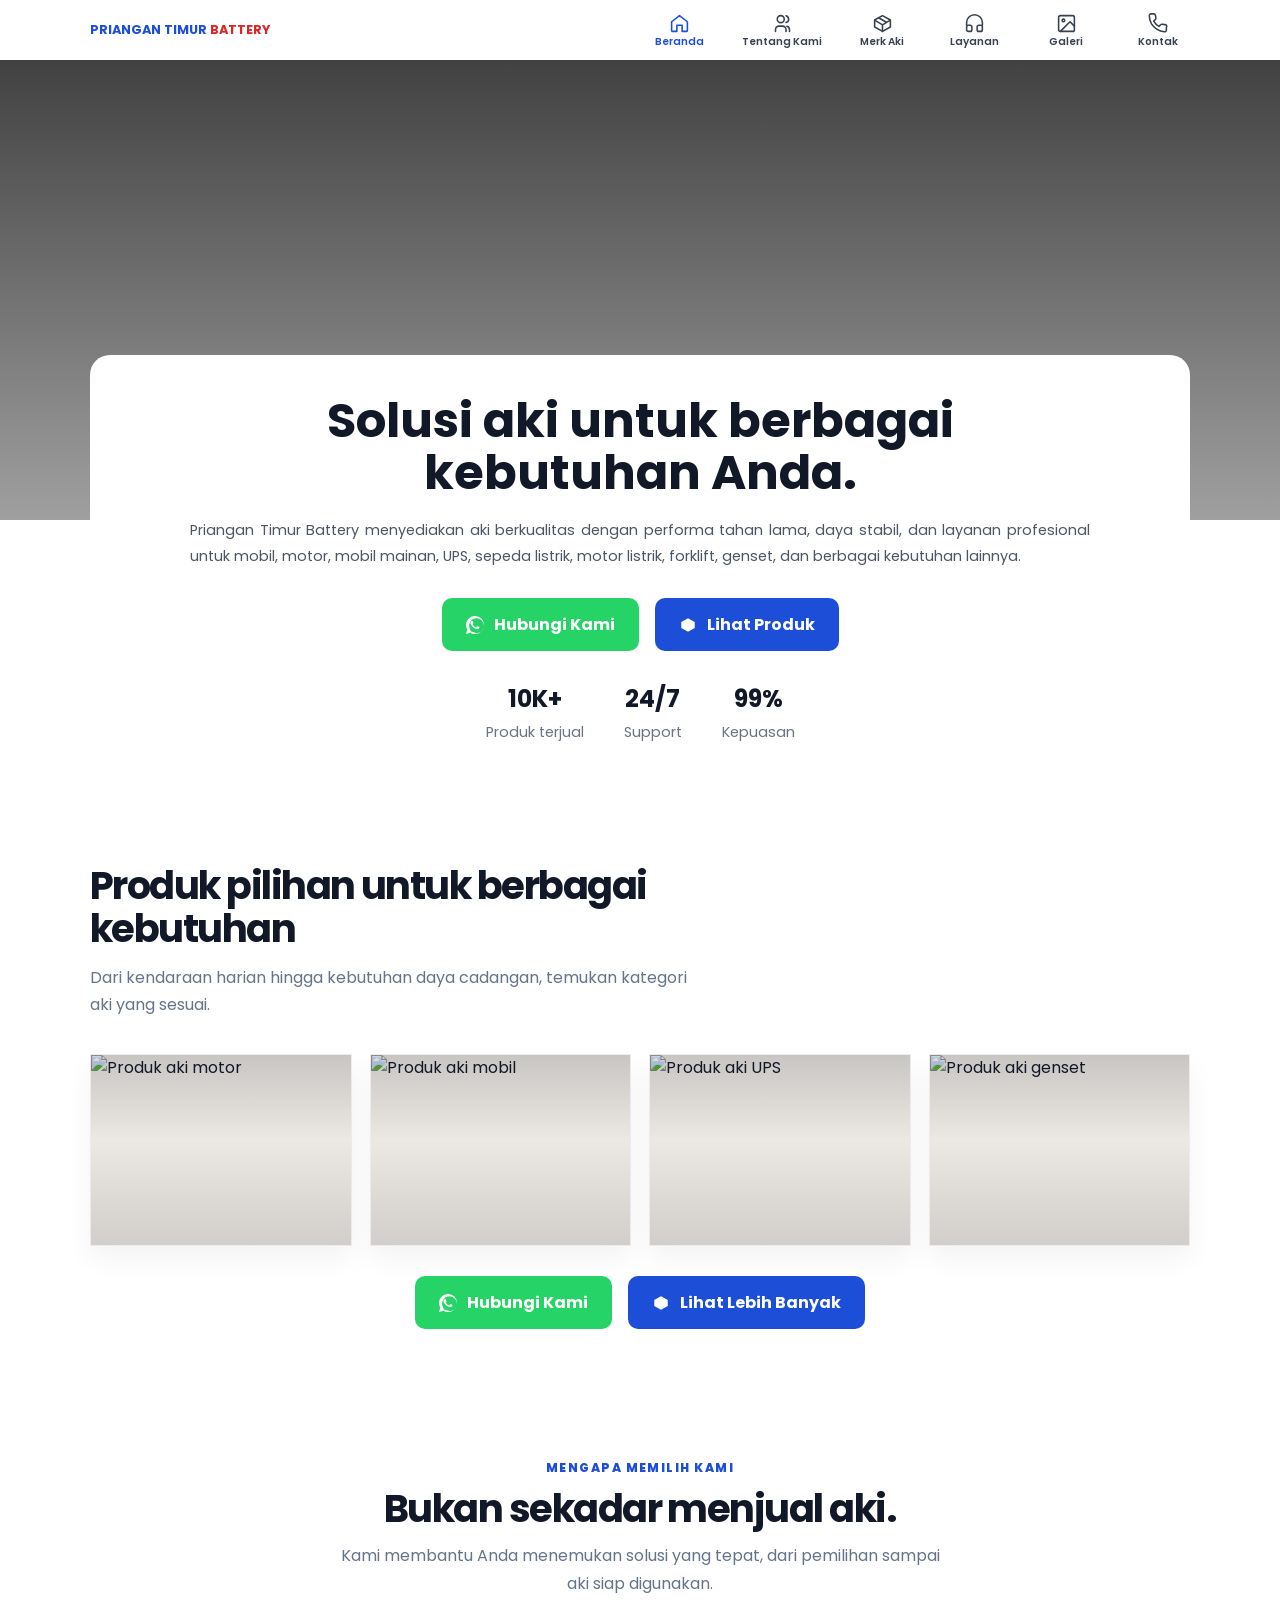
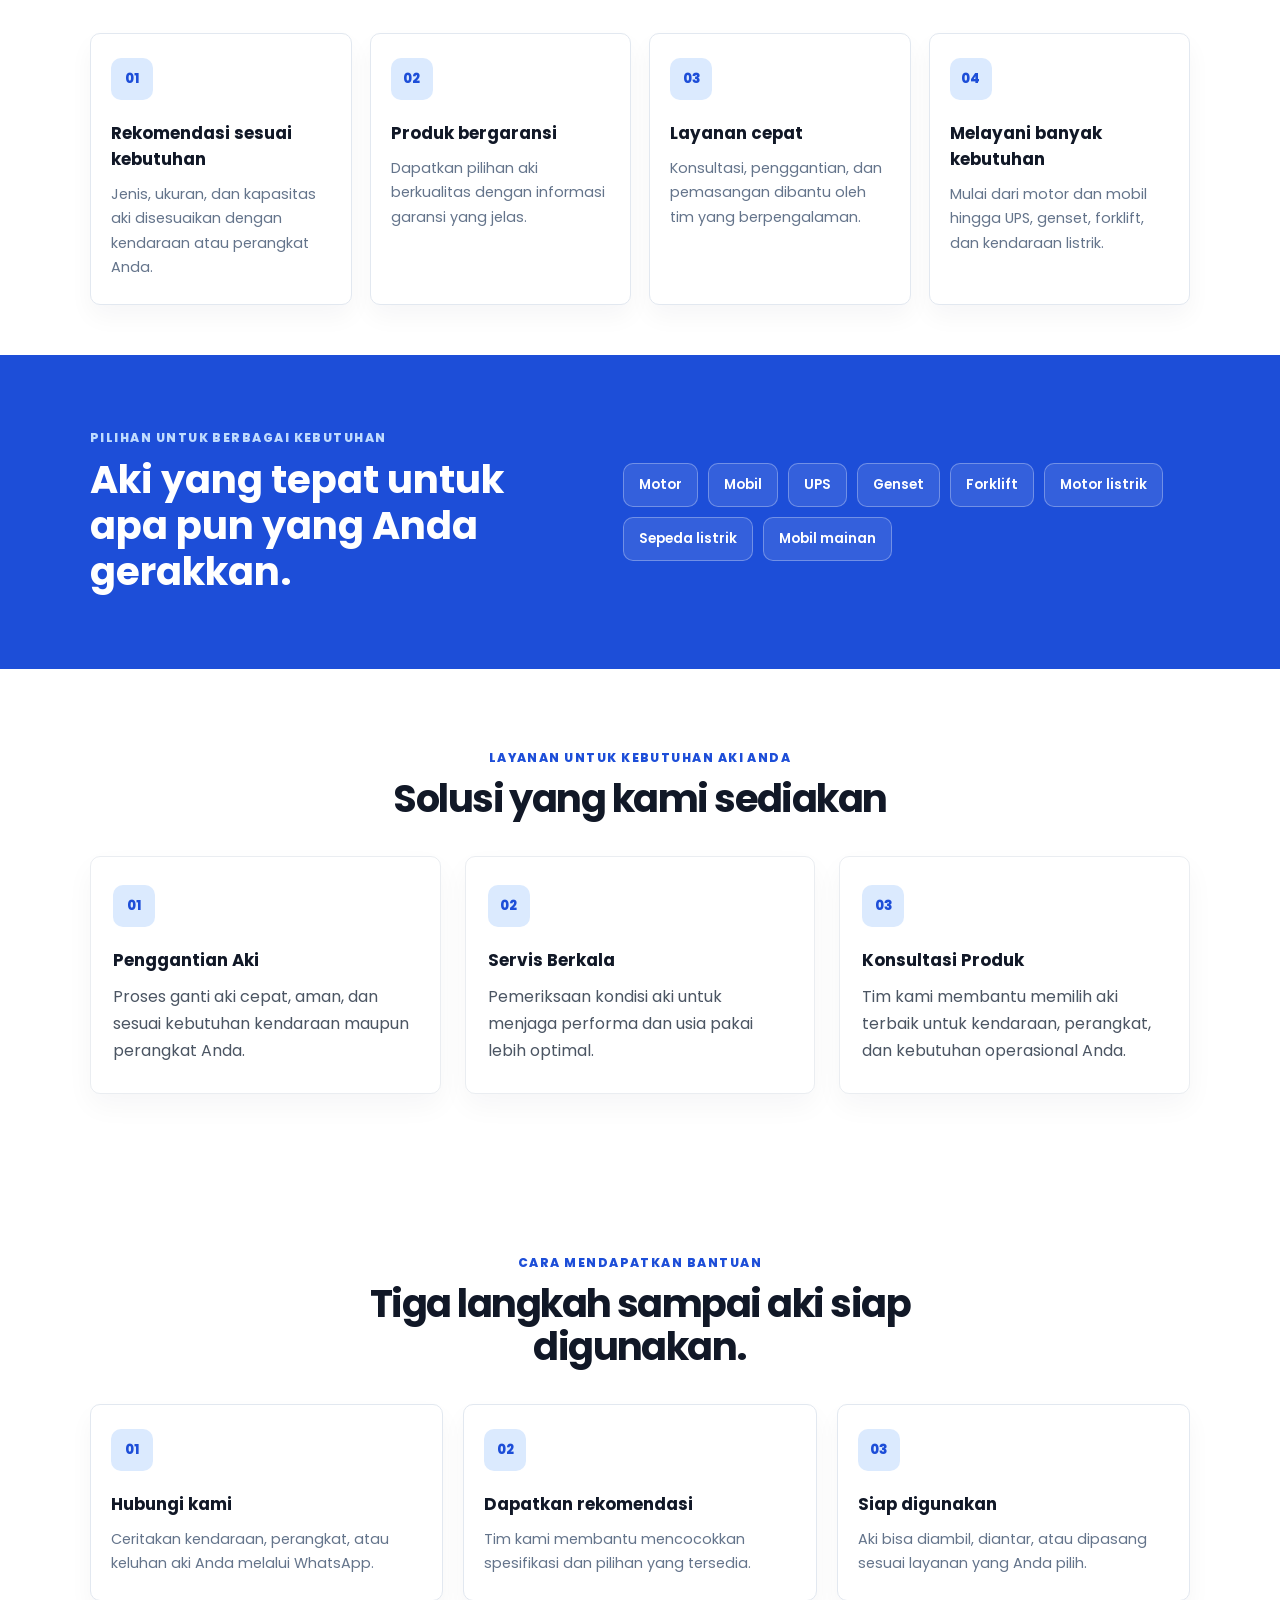
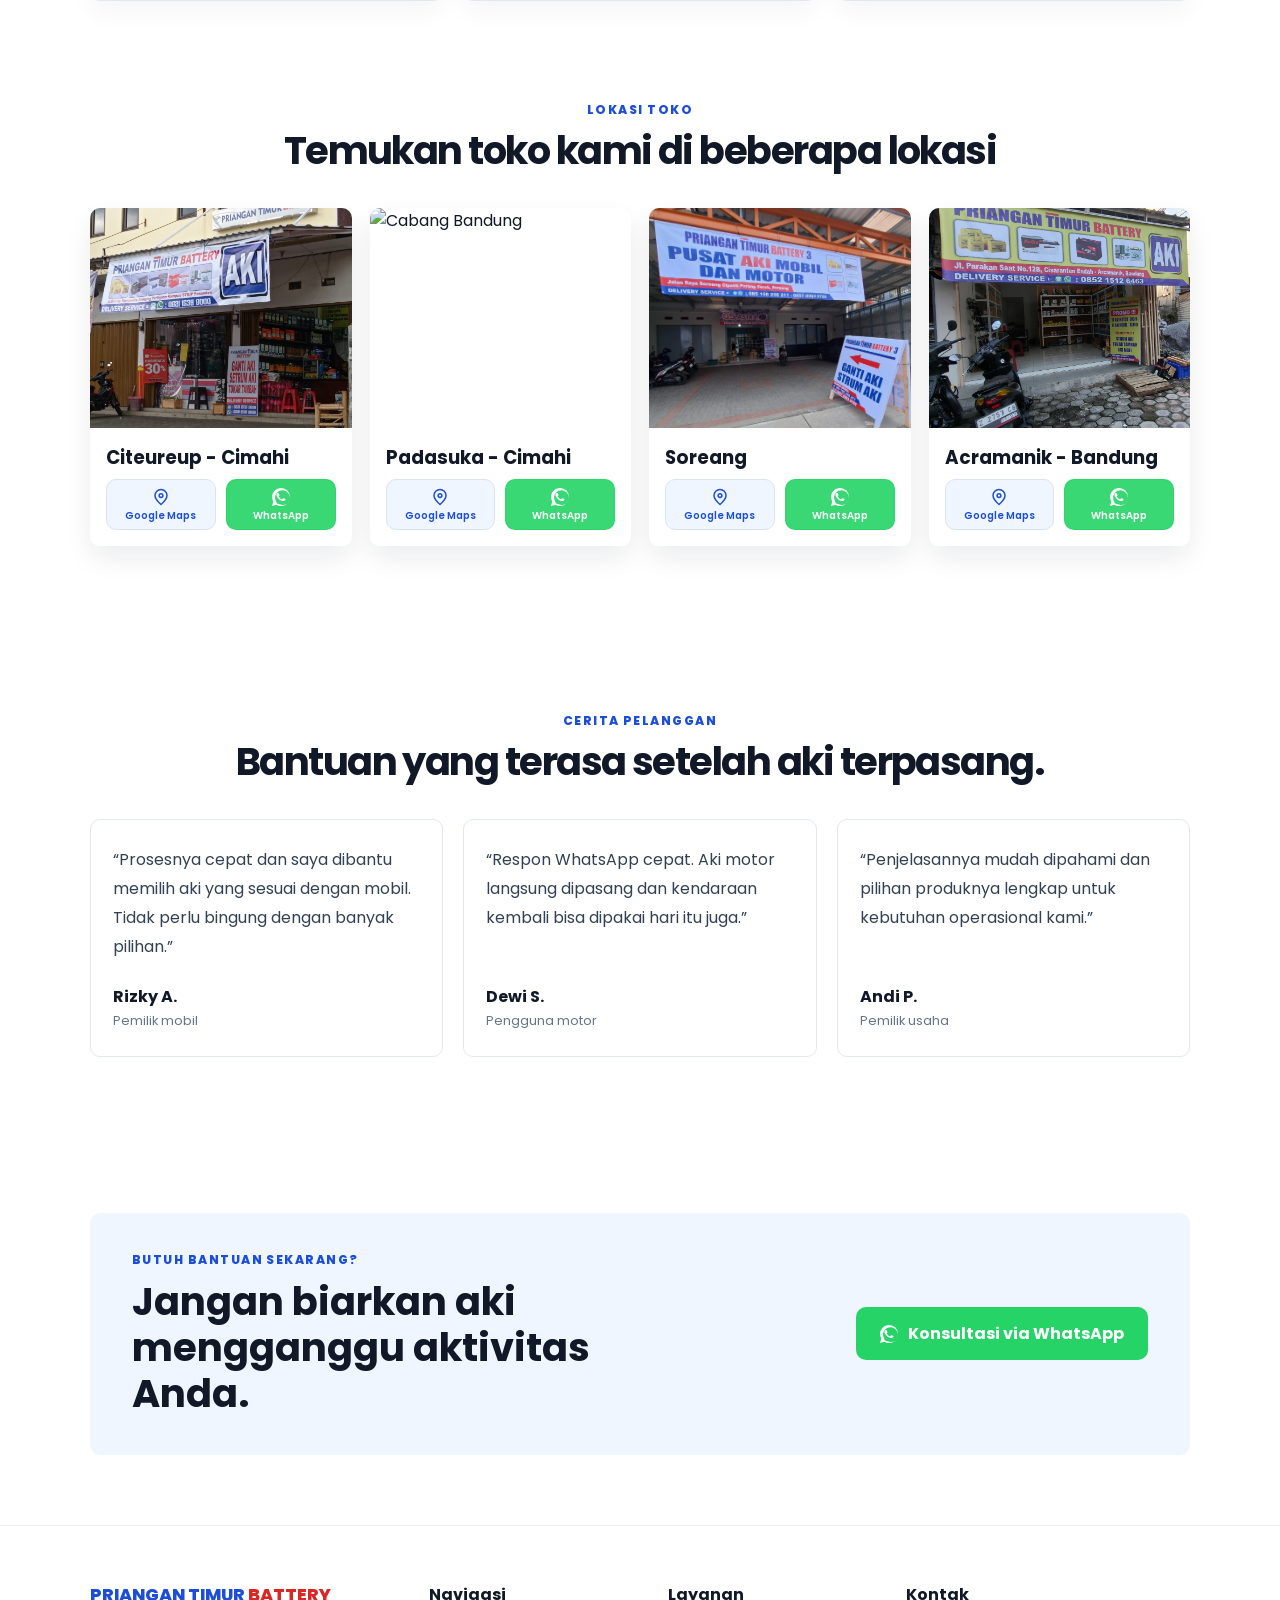
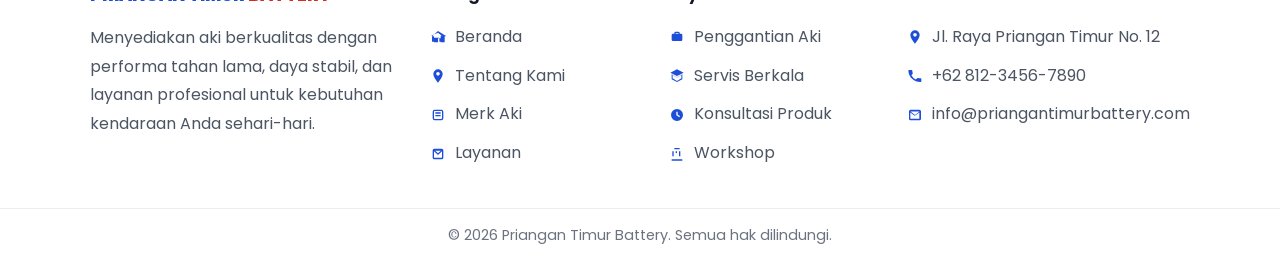
==== commit 8b787a4a: "first commit" ====
--- a/index.html
+++ b/index.html
@@ -103,43 +103,19 @@
 
                     <article class="product-card">
                         <div class="product-image-wrap">
-                            <img src="img/produk-5.jpg" alt="Produk aki mobil" class="product-image">
+                            <img src="img/produk-2.jpg" alt="Produk aki mobil" class="product-image">
                         </div>
                     </article>
 
                     <article class="product-card">
                         <div class="product-image-wrap">
-                            <img src="img/produk-2.jpg" alt="Produk aki UPS" class="product-image">
+                            <img src="img/produk-3.jpg" alt="Produk aki UPS" class="product-image">
                         </div>
                     </article>
 
                     <article class="product-card">
                         <div class="product-image-wrap">
-                            <img src="img/produk-10.jpg" alt="Produk aki genset" class="product-image">
-                        </div>
-                    </article>
-
-                    <article class="product-card">
-                        <div class="product-image-wrap">
-                            <img src="img/produk-10.jpg" alt="Produk aki forklift" class="product-image">
-                        </div>
-                    </article>
-
-                    <article class="product-card">
-                        <div class="product-image-wrap">
-                            <img src="img/produk-1.jpg" alt="Produk aki motor listrik" class="product-image">
-                        </div>
-                    </article>
-
-                    <article class="product-card">
-                        <div class="product-image-wrap">
-                            <img src="img/produk-2.jpg" alt="Produk aki sepeda listrik" class="product-image">
-                        </div>
-                    </article>
-
-                    <article class="product-card">
-                        <div class="product-image-wrap">
-                            <img src="img/produk-5.jpg" alt="Produk aki mobil mainan" class="product-image">
+                            <img src="img/produk-4.jpg" alt="Produk aki genset" class="product-image">
                         </div>
                     </article>
                 </div>
@@ -504,6 +480,7 @@
         </div>
     </footer>
     <script src="js/nav.js" defer></script>
+    <script src="js/mobile-carousel.js" defer></script>
 </body>
 
 </html>
--- a/css/style.css
+++ b/css/style.css
@@ -252,7 +252,7 @@
 
 .product-card {
     border: 1px solid rgba(15, 23, 42, 0.08);
-    border-radius: 10px;
+    border-radius: 0px;
     overflow: hidden;
     background: #ffffff;
     box-shadow: 0 12px 26px rgba(15, 23, 42, 0.05);
@@ -446,7 +446,7 @@
 
 .branch-actions {
     display: flex;
-    gap: 8px;
+    gap: 10px;
 }
 
 .branch-maps,
@@ -455,7 +455,7 @@
     align-items: center;
     justify-content: center;
     flex-direction: column;
-    gap: 8px;
+    gap: 2px;
     flex: 1 1 0;
     min-width: 0;
     padding: 8px 12px;
@@ -509,10 +509,6 @@
     fill: currentColor;
 }
 
-.branch-card:hover {
-    box-shadow: 0 18px 30px rgba(29, 78, 216, 0.2);
-}
-
 .site-footer {
     background: #ffffff;
     border-top: 1px solid rgba(148, 163, 184, 0.2);
--- a/responsive/style.css
+++ b/responsive/style.css
@@ -16,7 +16,7 @@
     }
 
     .hero-intro-inner {
-        margin-top: -45%;
+        margin-top: -35%;
     }
 
     .hero-content h1 {
@@ -118,9 +118,10 @@
         scrollbar-width: thin;
     }
 
-    .product-grid .product-card {
-        min-width: 0;
-        scroll-snap-align: start;
+    .product-grid .product-card,
+    .advantage-grid .advantage-card {
+        min-width: 0;
+        scroll-snap-align: center;
     }
 
     .branch-showcase .branch-grid,
@@ -139,7 +140,7 @@
     .branch-showcase .branch-card,
     .testimonials .testimonial-card {
         min-width: 0;
-        scroll-snap-align: start;
+        scroll-snap-align: center;
     }
 
     .advantages p {
@@ -164,7 +165,7 @@
 
     .advantage-card {
         min-width: 0;
-        scroll-snap-align: start;
+        scroll-snap-align: center;
         text-align: center;
     }
 
@@ -195,7 +196,7 @@
 
     .service-card {
         min-width: 0;
-        scroll-snap-align: start;
+        scroll-snap-align: center;
     }
 
     .service-card p {
@@ -220,7 +221,7 @@
 
     .process-card {
         min-width: 0;
-        scroll-snap-align: start;
+        scroll-snap-align: center;
         text-align: center;
     }
 
--- a/responsive/nav.css
+++ b/responsive/nav.css
@@ -29,7 +29,7 @@
     }
 
     .logo a {
-        font-size: 0.8rem;
+        font-size: 0.9rem;
     }
 
     .menu-toggle {
@@ -115,11 +115,21 @@
     }
 
     .menu a span {
-        font-size: 0.7rem;
+        font-size: clamp(0.85rem, 3vw, 0.95rem);
     }
 
     .menu a.active::after {
         display: none;
+    }
+}
+
+@media (max-width: 640px) {
+    html {
+        font-size: clamp(15px, calc(14px + 0.25vw), 16px);
+    }
+
+    .page-hero h1 {
+        font-size: clamp(1.8rem, 7vw, 2.5rem);
     }
 }
 
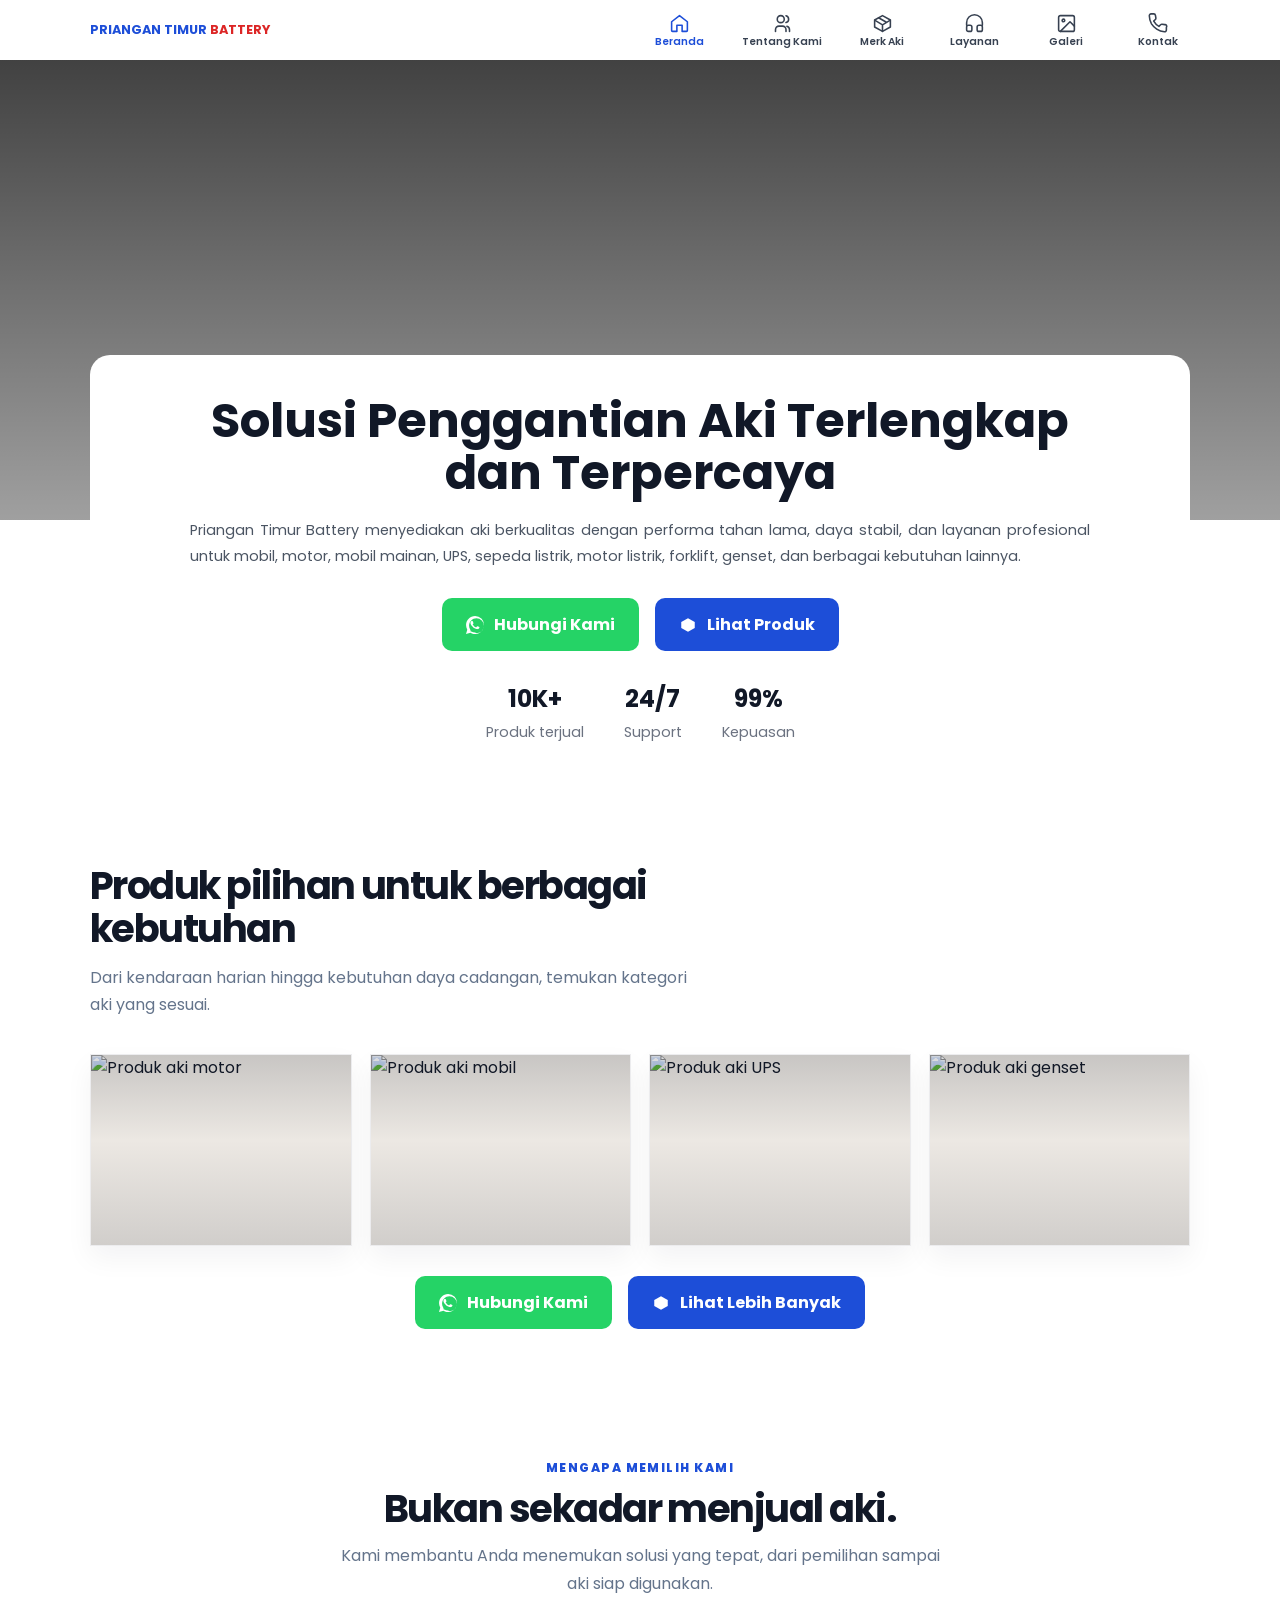
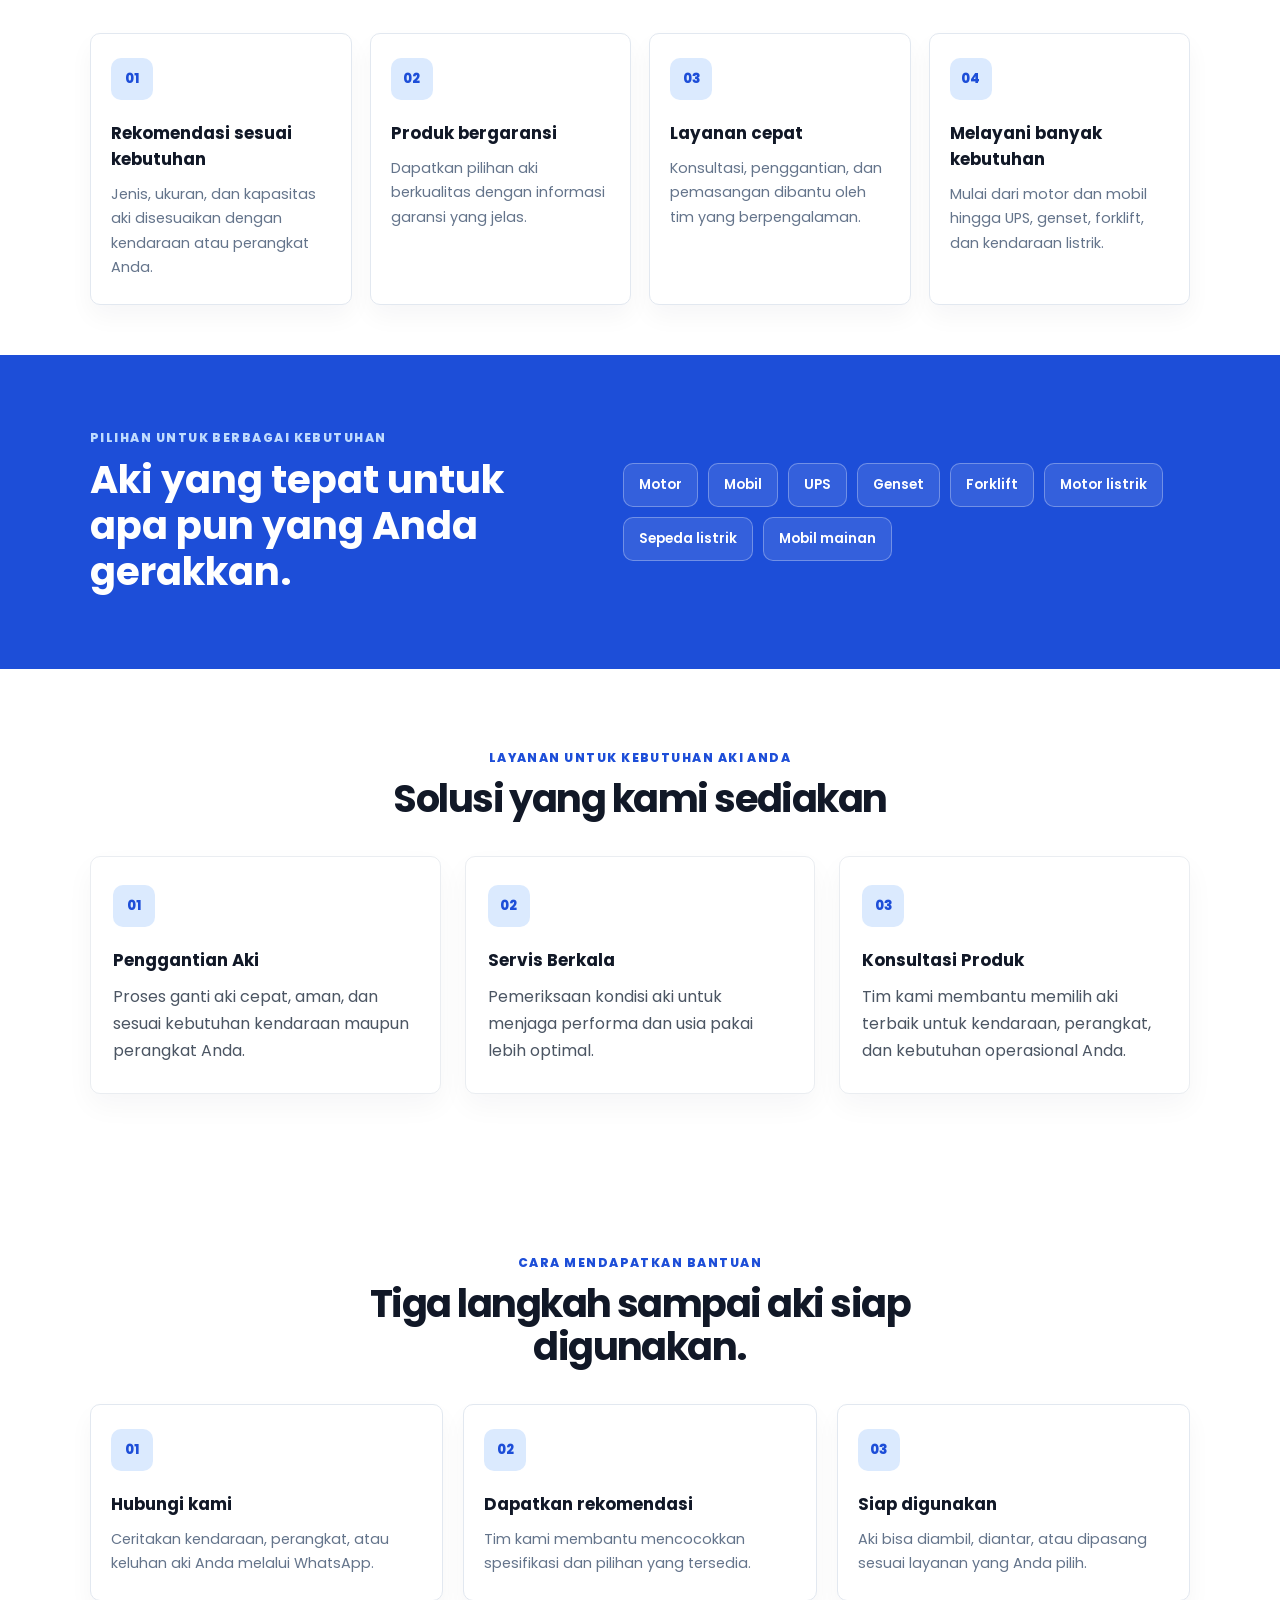
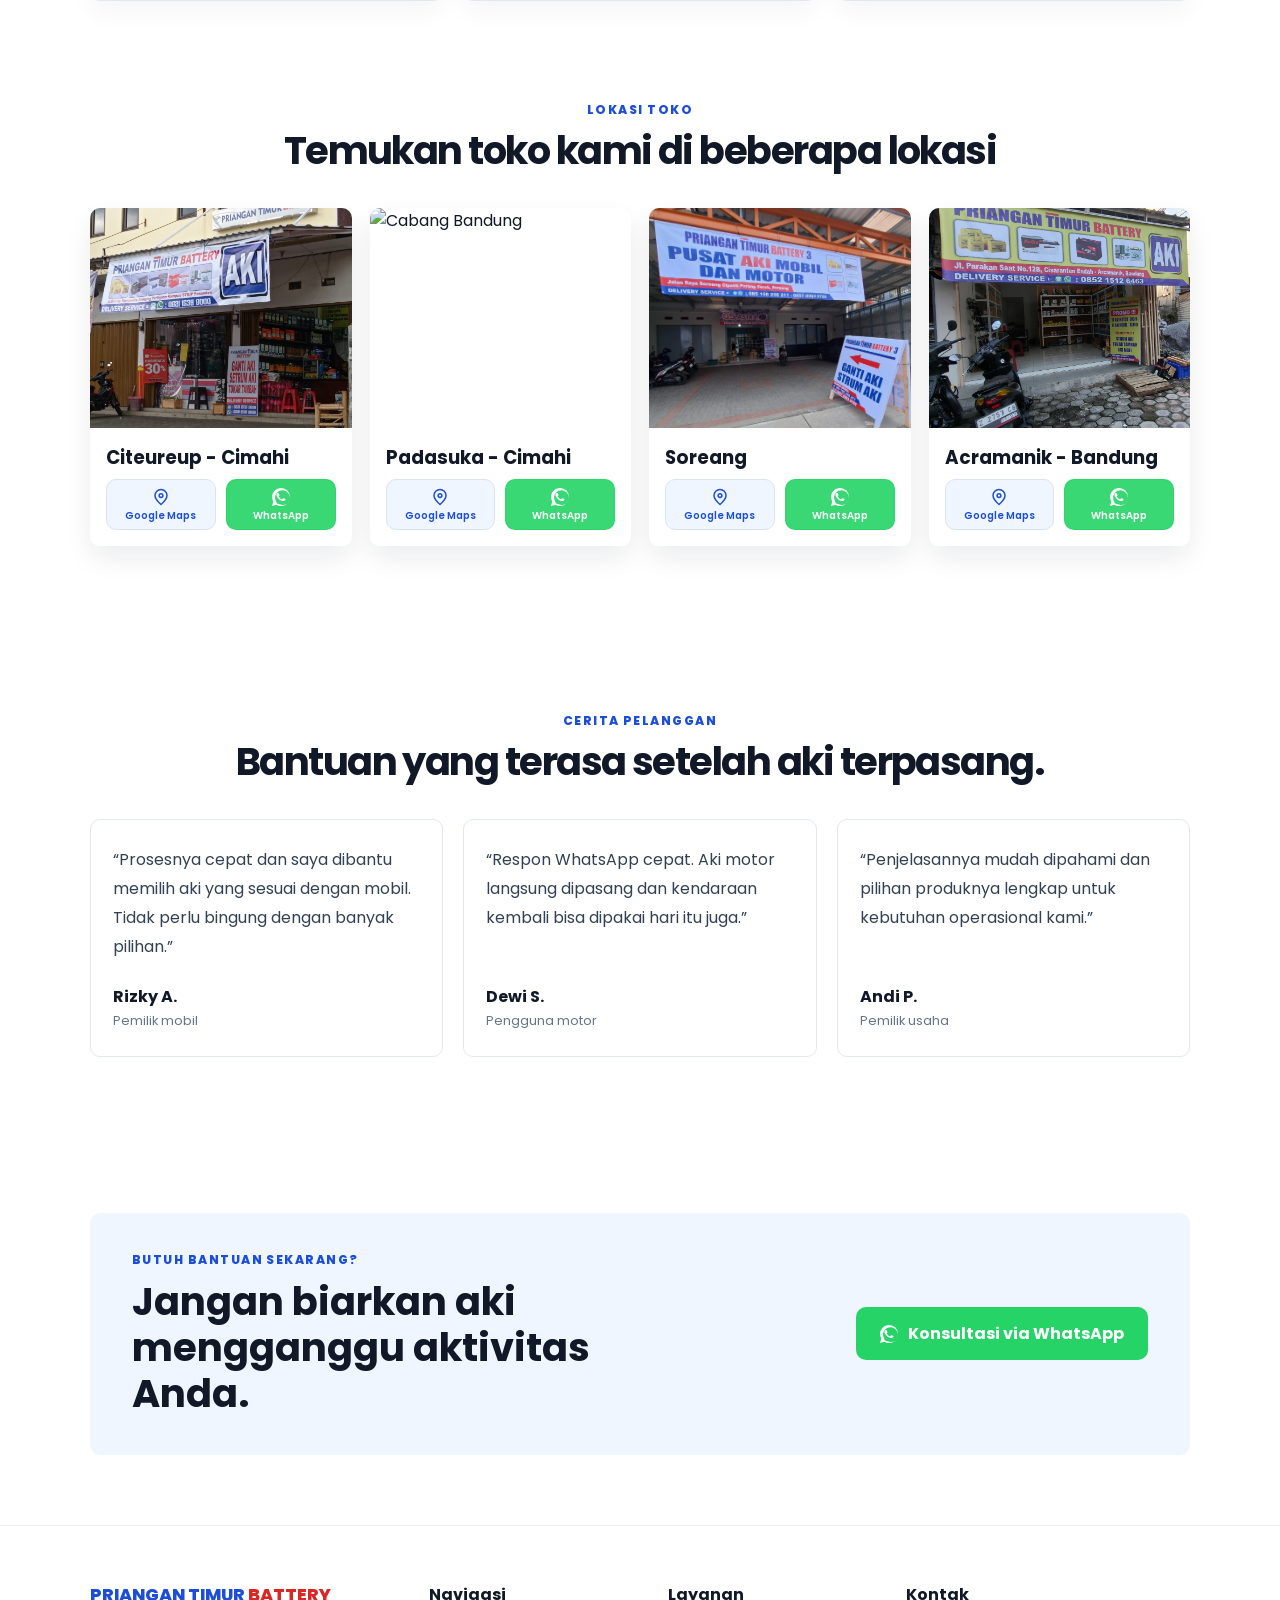
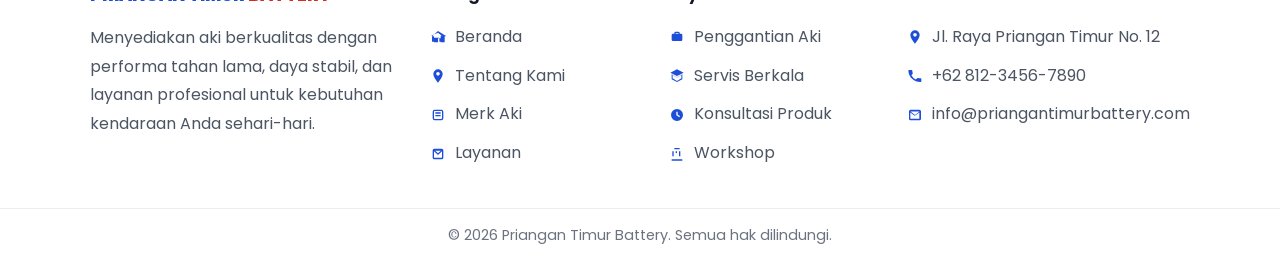
==== commit c7a9f374: "first commit" ====
--- a/index.html
+++ b/index.html
@@ -6,7 +6,7 @@
     <meta name="viewport" content="width=device-width, initial-scale=1.0">
     <meta name="description"
         content="Priangan Timur Battery menyediakan aki berkualitas, konsultasi, penggantian, dan layanan aki untuk berbagai kebutuhan.">
-    <title>Priangan Timur Battery | Solusi Aki Terpercaya</title>
+    <title>Priangan Timur Battery | Solusi Aki Terpercaya - Gratis Antar Pasang Se-Bandung Raya</title>
 
     <link rel="preconnect" href="https://fonts.googleapis.com">
     <link rel="preconnect" href="https://fonts.gstatic.com" crossorigin>
@@ -45,7 +45,7 @@
         <section class="hero-intro">
             <div class="container hero-intro-inner">
                 <div class="hero-content">
-                    <h1>Solusi aki untuk berbagai kebutuhan Anda.</h1>
+                    <h1>Solusi Penggantian Aki Terlengkap dan Terpercaya</h1>
                     <p>
                         Priangan Timur Battery menyediakan aki berkualitas dengan performa tahan lama,
                         daya stabil, dan layanan profesional untuk mobil, motor, mobil mainan, UPS, sepeda listrik,
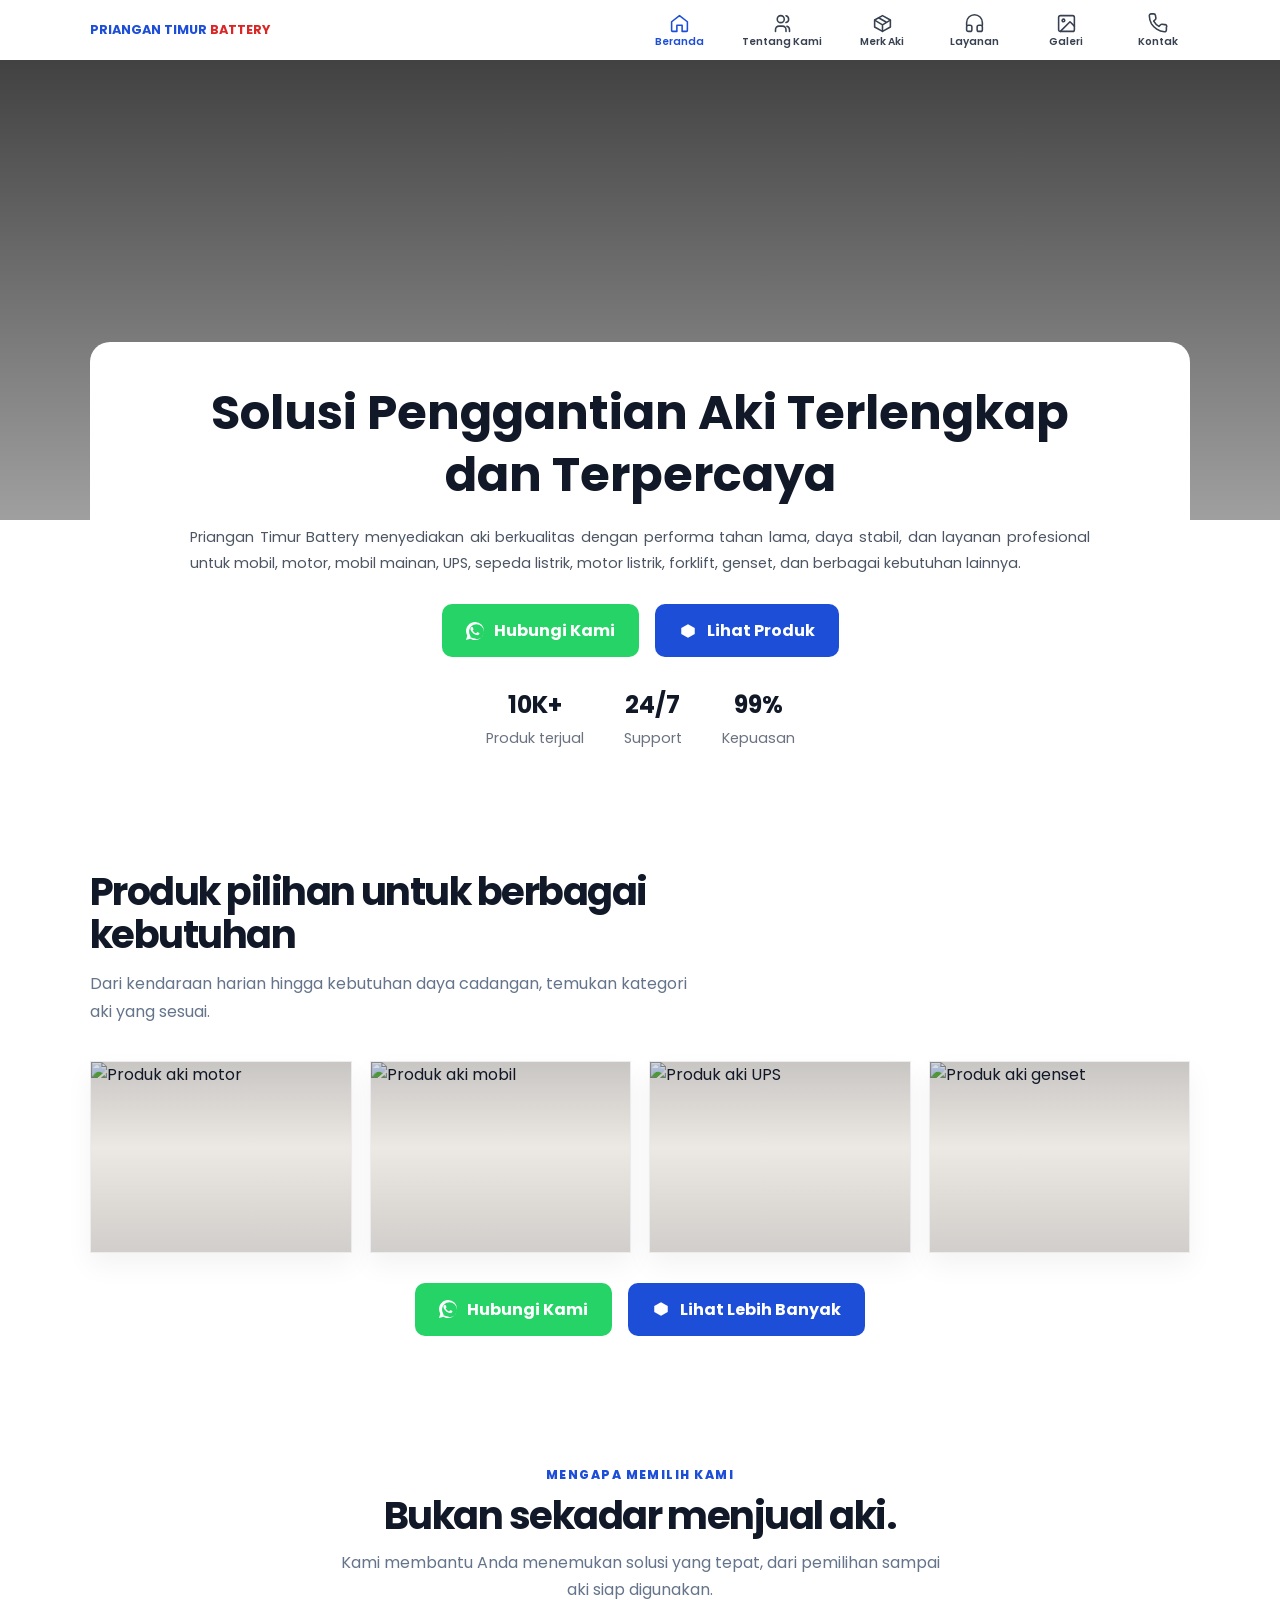
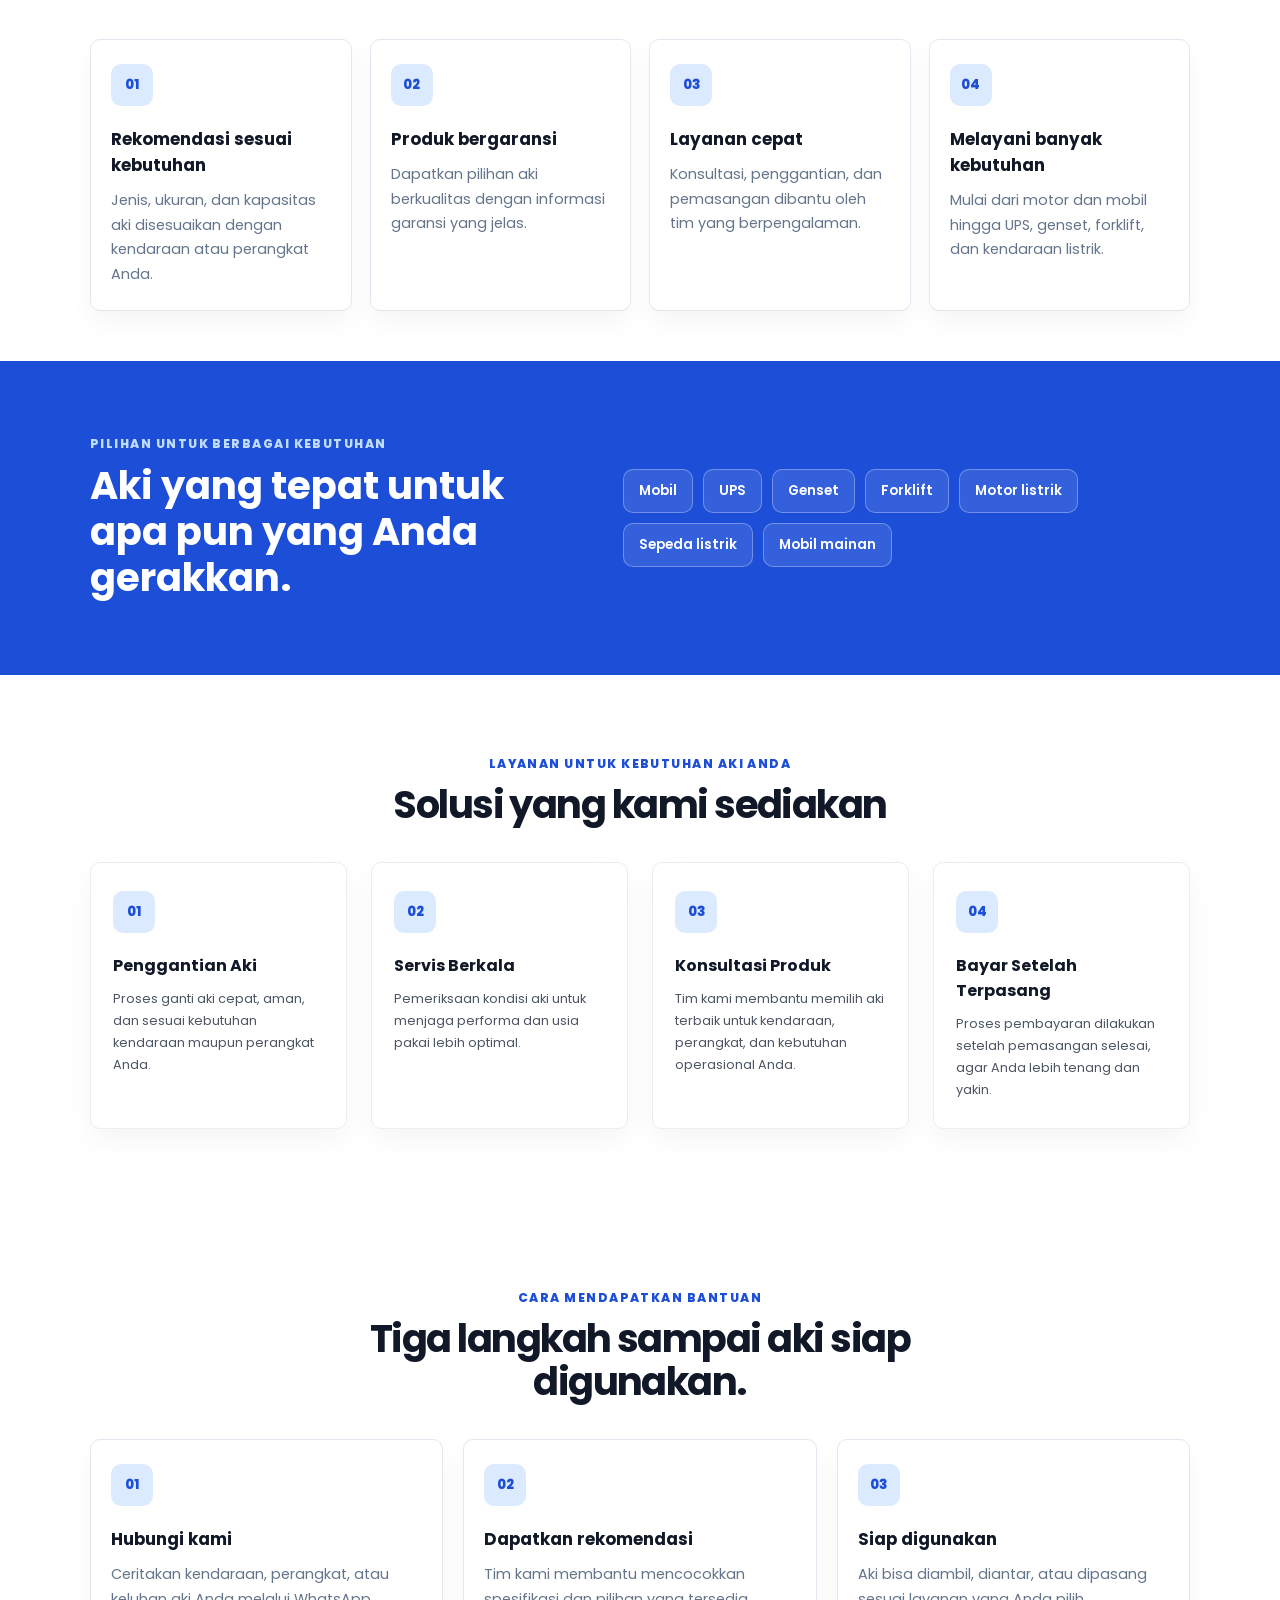
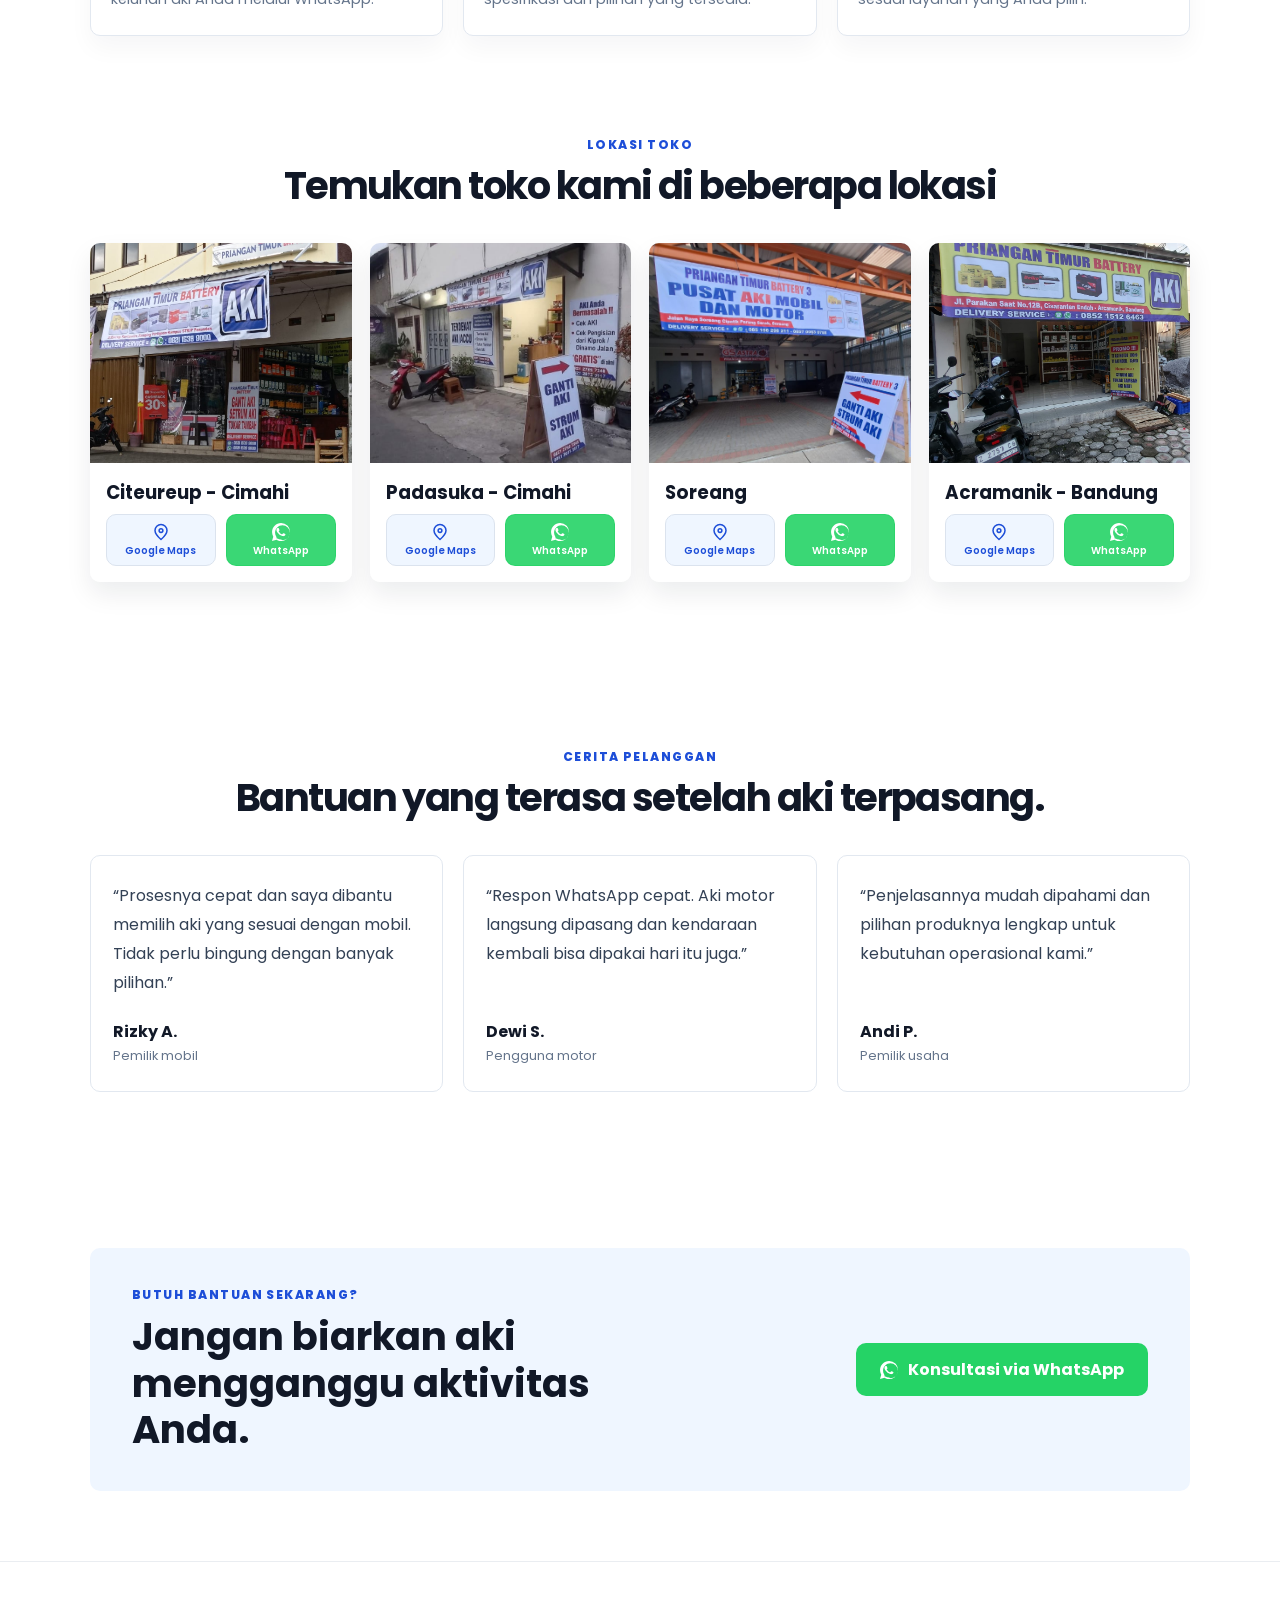
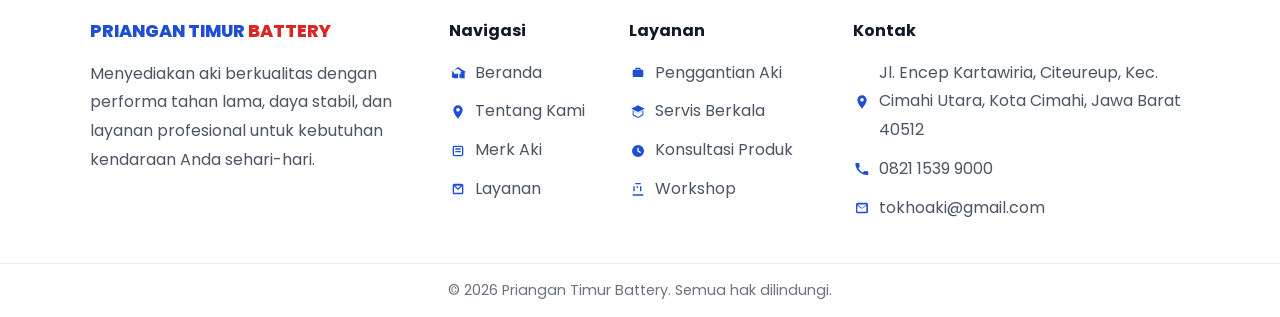
==== commit 25871a94: "first commit" ====
--- a/index.html
+++ b/index.html
@@ -6,7 +6,7 @@
     <meta name="viewport" content="width=device-width, initial-scale=1.0">
     <meta name="description"
         content="Priangan Timur Battery menyediakan aki berkualitas, konsultasi, penggantian, dan layanan aki untuk berbagai kebutuhan.">
-    <title>Priangan Timur Battery | Solusi Aki Terpercaya - Gratis Antar Pasang Se-Bandung Raya</title>
+    <title>Priangan Timur Battery | Solusi Aki Terpercaya - Gratis Antar Pasang Se-Bandung Raya - Toko Aki Terdekat 24 Jam</title>
 
     <link rel="preconnect" href="https://fonts.googleapis.com">
     <link rel="preconnect" href="https://fonts.gstatic.com" crossorigin>
@@ -53,7 +53,7 @@
                     </p>
 
                     <div class="hero-actions">
-                        <a href="https://wa.me/62882002125311" class="btn btn-whatsapp" target="_blank" rel="noopener">
+                        <a href="https://wa.me/6282115399000" class="btn btn-whatsapp" target="_blank" rel="noopener">
                             <svg viewBox="0 0 24 24" aria-hidden="true" focusable="false">
                                 <path
                                     d="M20.52 3.48A11.86 11.86 0 0 0 12.08 0C5.5 0 .06 5.45.06 12.13c0 2.13.56 4.22 1.63 6.06L0 24l6.02-1.58a11.98 11.98 0 0 0 5.99 1.82h.01c6.58 0 11.96-5.45 11.96-12.13 0-3.25-1.27-6.31-3.46-8.63ZM12.08 22c-1.72 0-3.4-.46-4.87-1.33L6.5 21l-.9-2.92a9.92 9.92 0 0 1-1.5-5.08c0-5.45 4.44-9.87 9.9-9.87a9.86 9.86 0 0 1 9.88 9.87c0 5.43-4.44 9.87-9.88 9.87Zm5.44-7.41c-.3-.15-1.8-.89-2.08-.99-.27-.1-.47-.15-.67.15-.2.3-.77.99-.95 1.19-.18.2-.35.22-.65.08-.3-.15-1.27-.47-2.42-1.49-.9-.8-1.51-1.8-1.68-2.1-.18-.3-.02-.46.13-.61.14-.14.3-.35.45-.52.15-.17.2-.3.3-.5.1-.2.05-.38-.03-.53-.08-.15-.67-1.62-.92-2.22-.24-.58-.49-.5-.67-.51l-.57-.01c-.2 0-.53.08-.8.38-.27.3-1.02 1-1.02 2.43s1.05 2.82 1.2 3.02c.15.2 2.06 3.14 4.98 4.4.7.3 1.24.48 1.66.61.7.22 1.34.19 1.84.11.56-.08 1.8-.73 2.05-1.43.25-.7.25-1.31.18-1.43-.07-.13-.27-.2-.57-.35Z" />
@@ -121,7 +121,7 @@
                 </div>
 
                 <div class="product-action">
-                    <a href="https://wa.me/62882002125311" class="btn btn-whatsapp" target="_blank" rel="noopener">
+                    <a href="https://wa.me/6282115399000" class="btn btn-whatsapp" target="_blank" rel="noopener">
                         <svg viewBox="0 0 24 24" aria-hidden="true" focusable="false">
                             <path
                                 d="M20.52 3.48A11.86 11.86 0 0 0 12.08 0C5.5 0 .06 5.45.06 12.13c0 2.13.56 4.22 1.63 6.06L0 24l6.02-1.58a11.98 11.98 0 0 0 5.99 1.82h.01c6.58 0 11.96-5.45 11.96-12.13 0-3.25-1.27-6.31-3.46-8.63ZM12.08 22c-1.72 0-3.4-.46-4.87-1.33L6.5 21l-.9-2.92a9.92 9.92 0 0 1-1.5-5.08c0-5.45 4.44-9.87 9.9-9.87a9.86 9.86 0 0 1 9.88 9.87c0 5.43-4.44 9.87-9.88 9.87Zm5.44-7.41c-.3-.15-1.8-.89-2.08-.99-.27-.1-.47-.15-.67.15-.2.3-.77.99-.95 1.19-.18.2-.35.22-.65.08-.3-.15-1.27-.47-2.42-1.49-.9-.8-1.51-1.8-1.68-2.1-.18-.3-.02-.46.13-.61.14-.14.3-.35.45-.52.15-.17.2-.3.3-.5.1-.2.05-.38-.03-.53-.08-.15-.67-1.62-.92-2.22-.24-.58-.49-.5-.67-.51l-.57-.01c-.2 0-.53.08-.8.38-.27.3-1.02 1-1.02 2.43s1.05 2.82 1.2 3.02c.15.2 2.06 3.14 4.98 4.4.7.3 1.24.48 1.66.61.7.22 1.34.19 1.84.11.56-.08 1.8-.73 2.05-1.43.25-.7.25-1.31.18-1.43-.07-.13-.27-.2-.57-.35Z" />
@@ -174,7 +174,7 @@
                     <h2 id="coverage-title">Aki yang tepat untuk apa pun yang Anda gerakkan.</h2>
                 </div>
                 <div class="coverage-list">
-                    <span>Motor</span><span>Mobil</span><span>UPS</span><span>Genset</span><span>Forklift</span><span>Motor
+                    <span>Mobil</span><span>UPS</span><span>Genset</span><span>Forklift</span><span>Motor
                         listrik</span><span>Sepeda listrik</span><span>Mobil mainan</span></div>
             </div>
         </section>
@@ -204,6 +204,12 @@
                         <h3>Konsultasi Produk</h3>
                         <p>Tim kami membantu memilih aki terbaik untuk kendaraan, perangkat, dan kebutuhan operasional
                             Anda.</p>
+                    </div>
+
+                    <div class="service-card">
+                        <div class="service-icon blue">04</div>
+                        <h3>Bayar Setelah Terpasang</h3>
+                        <p>Proses pembayaran dilakukan setelah pemasangan selesai, agar Anda lebih tenang dan yakin.</p>
                     </div>
                 </div>
             </div>
@@ -247,7 +253,7 @@
                             <div class="branch-actions">
                                 <a href="https://www.google.com/maps/place/TOKO+AKI+PRIANGAN+TIMUR+BATTERY/@-6.8628737,107.5521046,569m/data=!3m1!1e3!4m15!1m8!3m7!1s0x2e68e5c9f9fb0c7d:0x7ada295ec4bd6d31!2sTOKO+AKI+PRIANGAN+TIMUR+BATTERY!8m2!3d-6.8628806!4d107.5523164!10e1!16s%2Fg%2F11fd_mzhb3!3m5!1s0x2e68e5c9f9fb0c7d:0x7ada295ec4bd6d31!8m2!3d-6.8628806!4d107.5523164!16s%2Fg%2F11fd_mzhb3?entry=ttu&g_ep=EgoyMDI2MTAyMC4wIKXMDSoASAFQAw%3D%3D"
                                     class="branch-maps" target="_blank" rel="noopener">Lihat di Google Maps</a>
-                                <a href="https://wa.me/62882002125311?text=Halo%20Priangan%20Timur%20Battery%20Tasikmalaya"
+                                <a href="https://wa.me/6282115399000?text=Halo%20Priangan%20Timur%20Battery"
                                     class="branch-whatsapp" target="_blank" rel="noopener">
                                     <svg viewBox="0 0 24 24" aria-hidden="true" focusable="false">
                                         <path
@@ -260,13 +266,13 @@
                     </div>
 
                     <div class="branch-card">
-                        <img src="img/hero.jpeg" alt="Cabang Bandung">
+                        <img src="img/Padasuka.jpeg" alt="Cabang Padasuka">
                         <div class="branch-content">
                             <span class="branch-name">Padasuka - Cimahi</span>
                             <div class="branch-actions">
-                                <a href="https://www.google.com/maps/search/Priangan+Timur+Battery+Bandung"
+                                <a href="https://maps.app.goo.gl/rJLuddmEBVdGY8kM8"
                                     class="branch-maps" target="_blank" rel="noopener">Lihat di Google Maps</a>
-                                <a href="https://wa.me/62882002125311?text=Halo%20Priangan%20Timur%20Battery%20Bandung"
+                                <a href="https://wa.me/6282127687348?text=Halo%20Priangan%20Timur%20Battery"
                                     class="branch-whatsapp" target="_blank" rel="noopener">
                                     <svg viewBox="0 0 24 24" aria-hidden="true" focusable="false">
                                         <path
@@ -285,7 +291,7 @@
                             <div class="branch-actions">
                                 <a href="https://goo.gl/maps/gpNsoKFtc9dBq9YTA"
                                     class="branch-maps" target="_blank" rel="noopener">Lihat di Google Maps</a>
-                                <a href="https://wa.me/62882002125311?text=Halo%20Priangan%20Timur%20Battery%20Ciamis"
+                                <a href="https://wa.me/6285156298211?text=Halo%20Priangan%20Timur%20Battery"
                                     class="branch-whatsapp" target="_blank" rel="noopener">
                                     <svg viewBox="0 0 24 24" aria-hidden="true" focusable="false">
                                         <path
@@ -302,9 +308,9 @@
                         <div class="branch-content">
                             <span class="branch-name">Acramanik - Bandung</span>
                             <div class="branch-actions">
-                                <a href="https://www.google.com/maps/place/TOKO+AKI+PRIANGAN+TIMUR+BATTERY/@-6.8628737,107.5521046,569m/data=!3m1!1e3!4m15!1m8!3m7!1s0x2e68e5c9f9fb0c7d:0x7ada295ec4bd6d31!2sTOKO+AKI+PRIANGAN+TIMUR+BATTERY!8m2!3d-6.8628806!4d107.5523164!10e1!16s%2Fg%2F11fd_mzhb3!3m5!1s0x2e68e5c9f9fb0c7d:0x7ada295ec4bd6d31!8m2!3d-6.8628806!4d107.5523164!16s%2Fg%2F11fd_mzhb3?entry=ttu&g_ep=EgoyMDI2MTAyMC4wIKXMDSoASAFQAw%3D%3D"
+                                <a href="https://maps.app.goo.gl/vDRqmmMyujTjbVpm7"
                                     class="branch-maps" target="_blank" rel="noopener">Lihat di Google Maps</a>
-                                <a href="https://wa.me/62882002125311?text=Halo%20Priangan%20Timur%20Battery%20Garut"
+                                <a href="https://wa.me/6285215126463?text=Halo%20Priangan%20Timur%20Battery"
                                     class="branch-whatsapp" target="_blank" rel="noopener">
                                     <svg viewBox="0 0 24 24" aria-hidden="true" focusable="false">
                                         <path
@@ -350,7 +356,7 @@
                 <div>
                     <p class="section-kicker">Butuh bantuan sekarang?</p>
                     <h2>Jangan biarkan aki mengganggu aktivitas Anda.</h2>
-                </div><a href="https://wa.me/6281234567890?text=Halo%2C%20saya%20ingin%20konsultasi%20aki"
+                </div><a href="https://wa.me/6282115399000?text=Halo%2C%20saya%20ingin%20konsultasi%20aki"
                     class="btn btn-whatsapp" target="_blank" rel="noopener">
                     <svg viewBox="0 0 24 24" aria-hidden="true" focusable="false">
                         <path
@@ -449,7 +455,7 @@
                                     d="M12 2a7 7 0 0 1 7 7c0 4.9-7 13-7 13S5 13.9 5 9a7 7 0 0 1 7-7Zm0 9.5A2.5 2.5 0 1 0 12 6a2.5 2.5 0 0 0 0 5.5Z" />
                                 </svg>
                         </span>
-                        Jl. Raya Priangan Timur No. 12
+                        Jl. Encep Kartawiria, Citeureup, Kec. Cimahi Utara, Kota Cimahi, Jawa Barat 40512
                     </li>
                     <li>
                         <span class="contact-icon" aria-hidden="true">
@@ -458,7 +464,7 @@
                                     d="M6.6 10.8a15.6 15.6 0 0 0 6.6 6.6l2.2-2.2a1.1 1.1 0 0 1 1.1-.3 12.4 12.4 0 0 0 3.9.6 1.1 1.1 0 0 1 1.1 1.1V20a1.1 1.1 0 0 1-1.1 1.1A18.1 18.1 0 0 1 2 4.1 1.1 1.1 0 0 1 3.1 3h3.8a1.1 1.1 0 0 1 1.1 1.1 12.4 12.4 0 0 0 .6 3.9 1.1 1.1 0 0 1-.3 1.1L6.6 10.8Z" />
                                 </svg>
                         </span>
-                        +62 812-3456-7890
+                        0821 1539 9000
                     </li>
                     <li>
                         <span class="contact-icon" aria-hidden="true">
@@ -467,7 +473,7 @@
                                     d="M3 6.5A2.5 2.5 0 0 1 5.5 4h13A2.5 2.5 0 0 1 21 6.5v11a2.5 2.5 0 0 1-2.5 2.5h-13A2.5 2.5 0 0 1 3 17.5v-11Zm2.2.4 6.8 5.1 6.8-5.1H5.2Zm13.3 10.6V8.2l-6.2 4.7a1.1 1.1 0 0 1-1.3 0L5 8.2v9.3h13.5Z" />
                                 </svg>
                         </span>
-                        info@priangantimurbattery.com
+                        tokhoaki@gmail.com
                     </li>
                 </ul>
             </div>
--- a/css/style.css
+++ b/css/style.css
@@ -116,7 +116,7 @@
 }
 
 .hero-intro-inner {
-    margin-top: -13%;
+    margin-top: -14%;
     display: flex;
     justify-content: center;
     align-items: center;
@@ -133,7 +133,7 @@
 
 .hero-content h1 {
     font-size: clamp(2.2rem, 10vw, 3rem);
-    line-height: 1.1;
+    line-height: 1.3;
     color: #111827;
     margin-bottom: 18px;
 }
@@ -346,7 +346,7 @@
 
 .service-grid {
     display: grid;
-    grid-template-columns: repeat(3, minmax(0, 1fr));
+    grid-template-columns: repeat(4, minmax(0, 1fr));
     gap: 24px;
 }
 
@@ -389,12 +389,13 @@
 .service-card h3 {
     margin-bottom: 10px;
     color: #111827;
-    font-size: 1.05rem;
+    font-size: 1rem;
 }
 
 .service-card p {
     color: #4b5563;
     line-height: 1.7;
+    font-size: 0.8rem;
 }
 
 .branch-showcase {
@@ -516,8 +517,7 @@
 
 .footer-inner {
     display: grid;
-    grid-template-columns: 1.5fr 1fr 1fr 1.2fr;
-    gap: 36px;
+    grid-template-columns: 1.6fr 0.8fr 1fr 1.5fr;
     padding: 56px 0 30px;
 }
 
--- a/responsive/style.css
+++ b/responsive/style.css
@@ -249,6 +249,7 @@
 
     .footer-brand {
         margin: 0;
+        margin-bottom: 20px;
     }
 
     .footer-brand p,
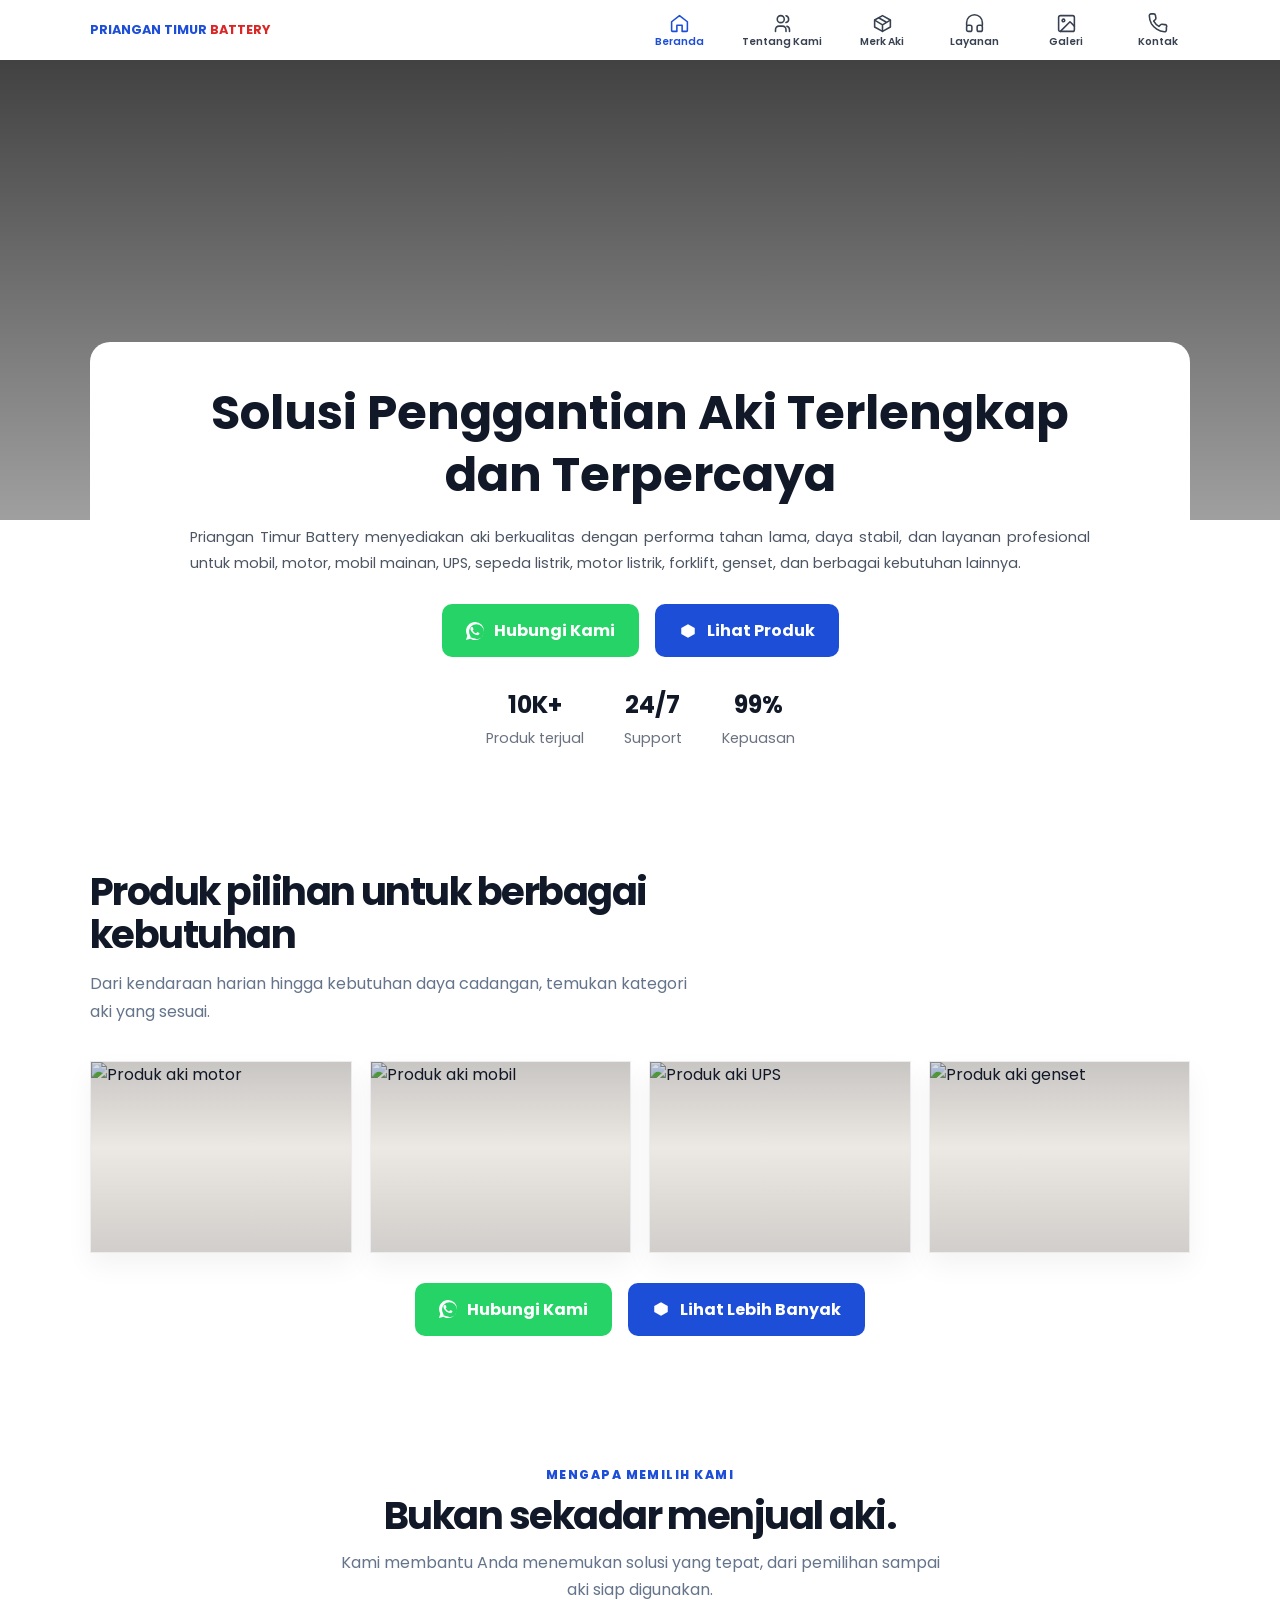
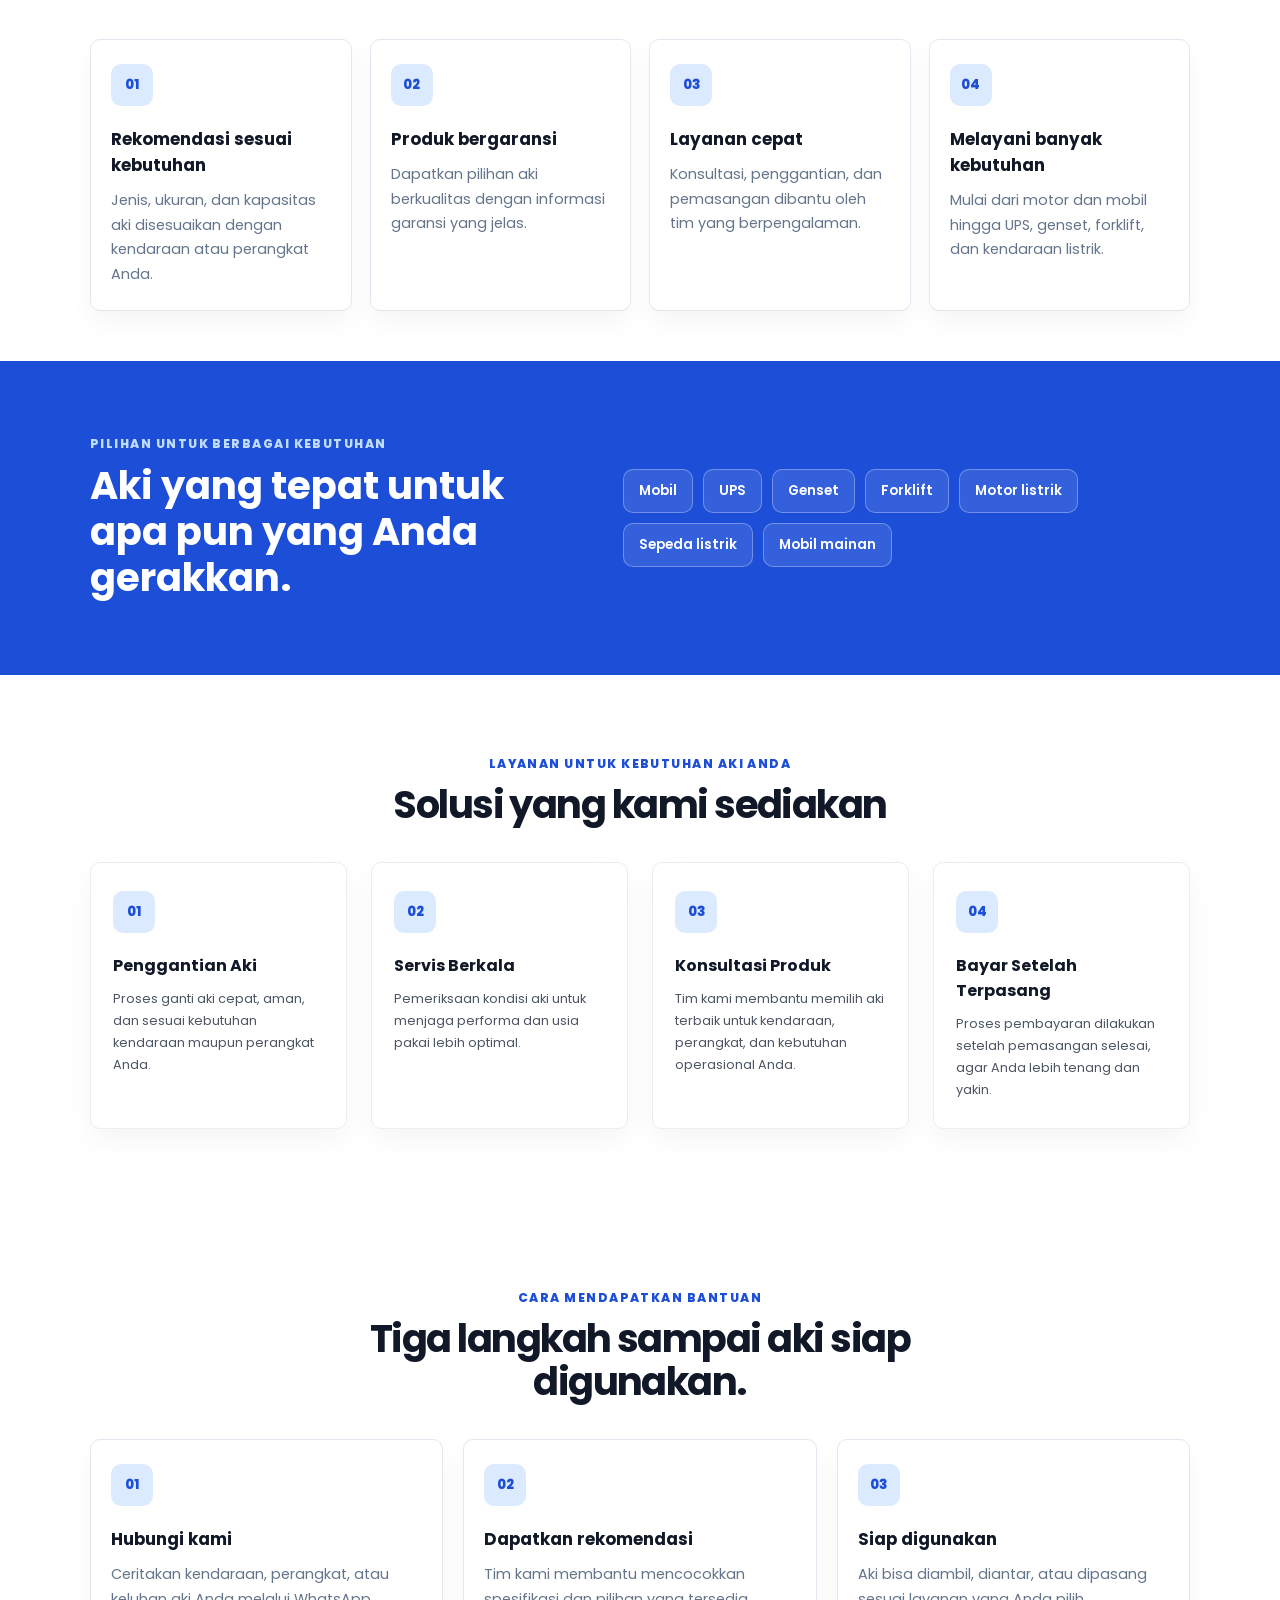
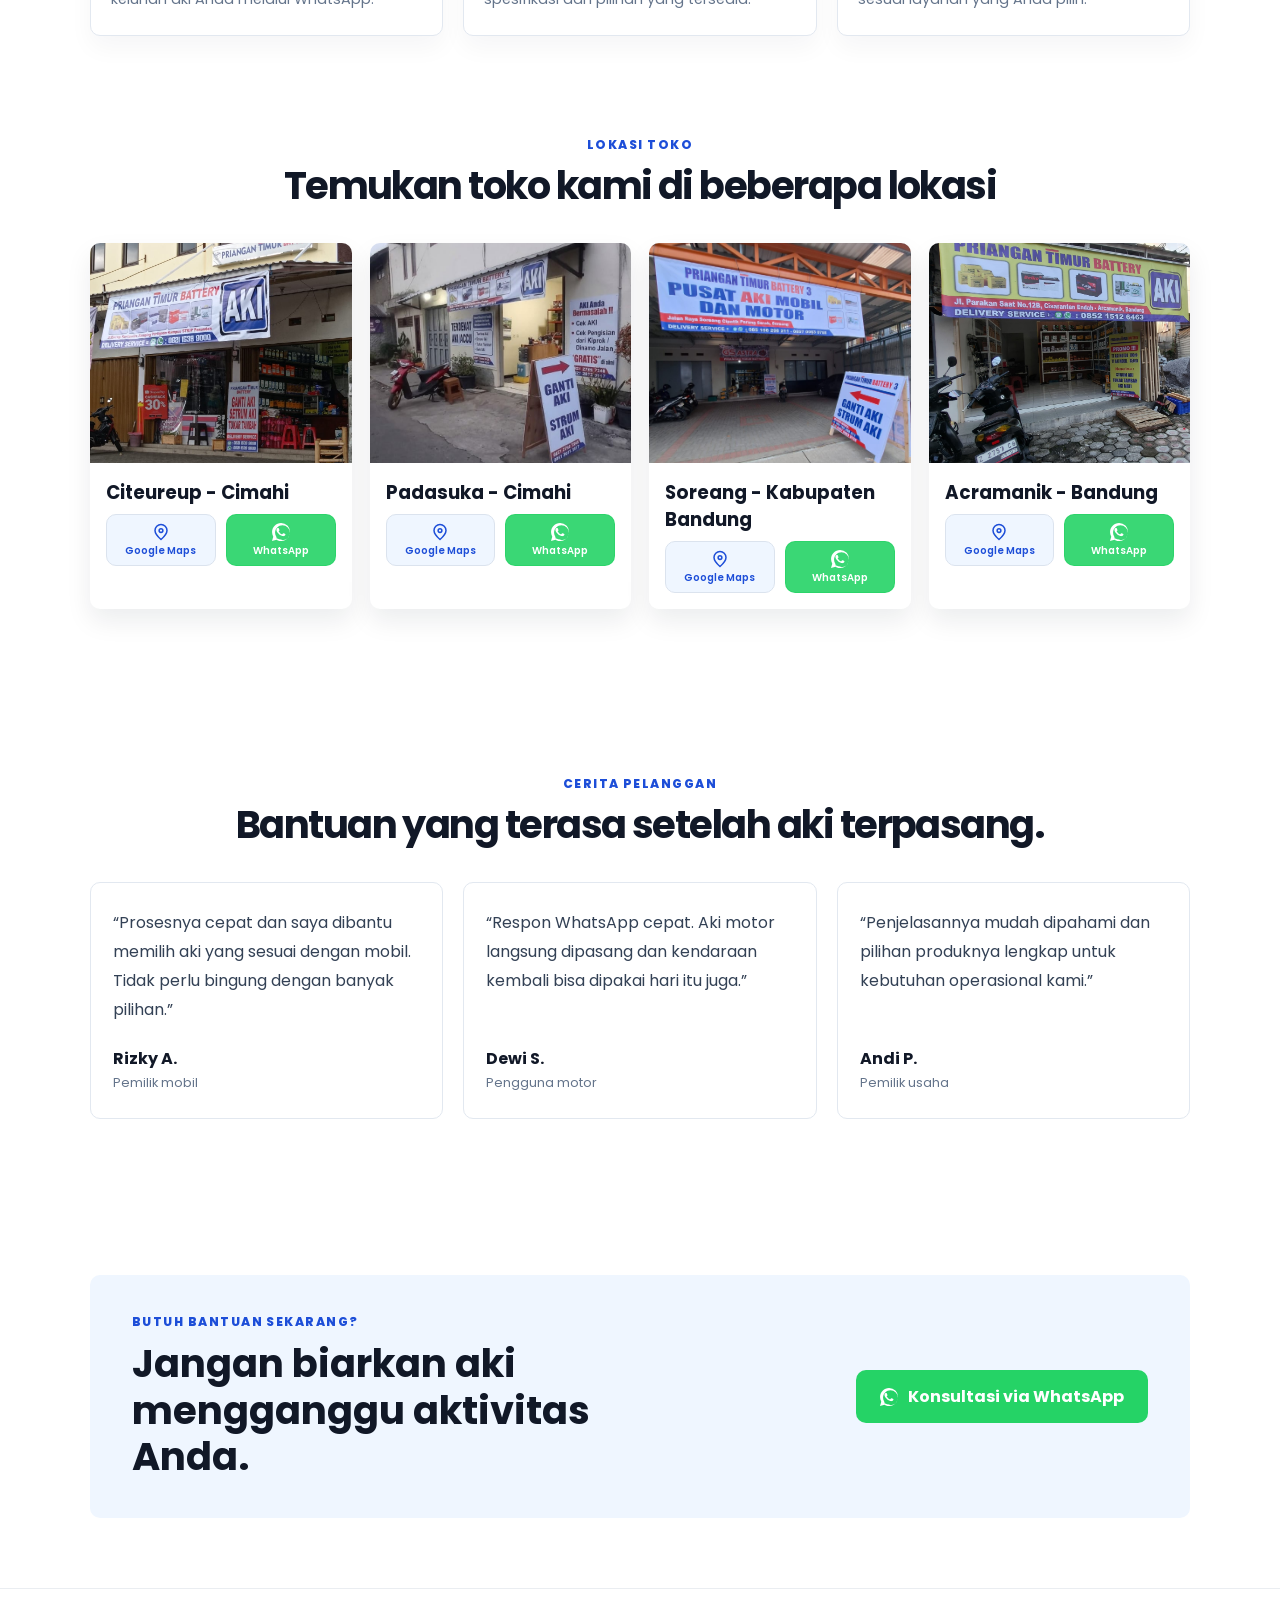
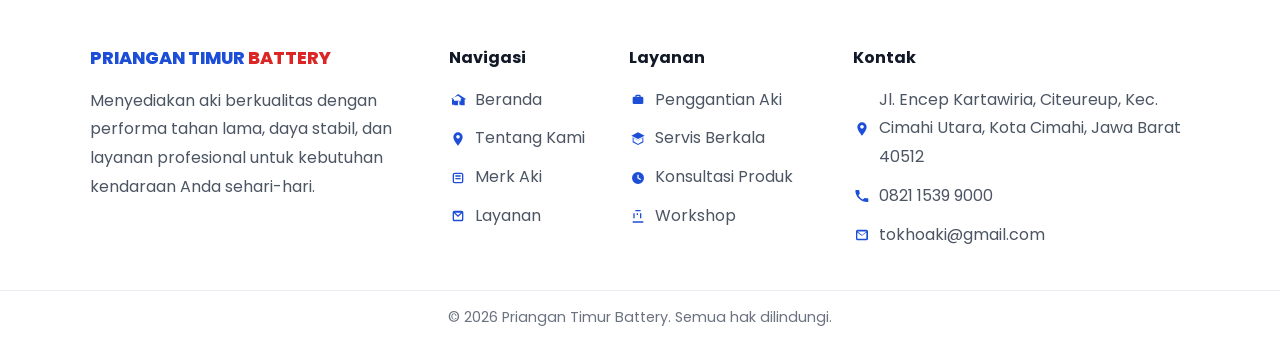
==== commit d696ce66: "first commit" ====
--- a/index.html
+++ b/index.html
@@ -287,7 +287,7 @@
                     <div class="branch-card">
                         <img src="img/Soreang.jpeg" alt="Cabang Soreang">
                         <div class="branch-content">
-                            <span class="branch-name">Soreang</span>
+                            <span class="branch-name">Soreang - Kabupaten Bandung</span>
                             <div class="branch-actions">
                                 <a href="https://goo.gl/maps/gpNsoKFtc9dBq9YTA"
                                     class="branch-maps" target="_blank" rel="noopener">Lihat di Google Maps</a>
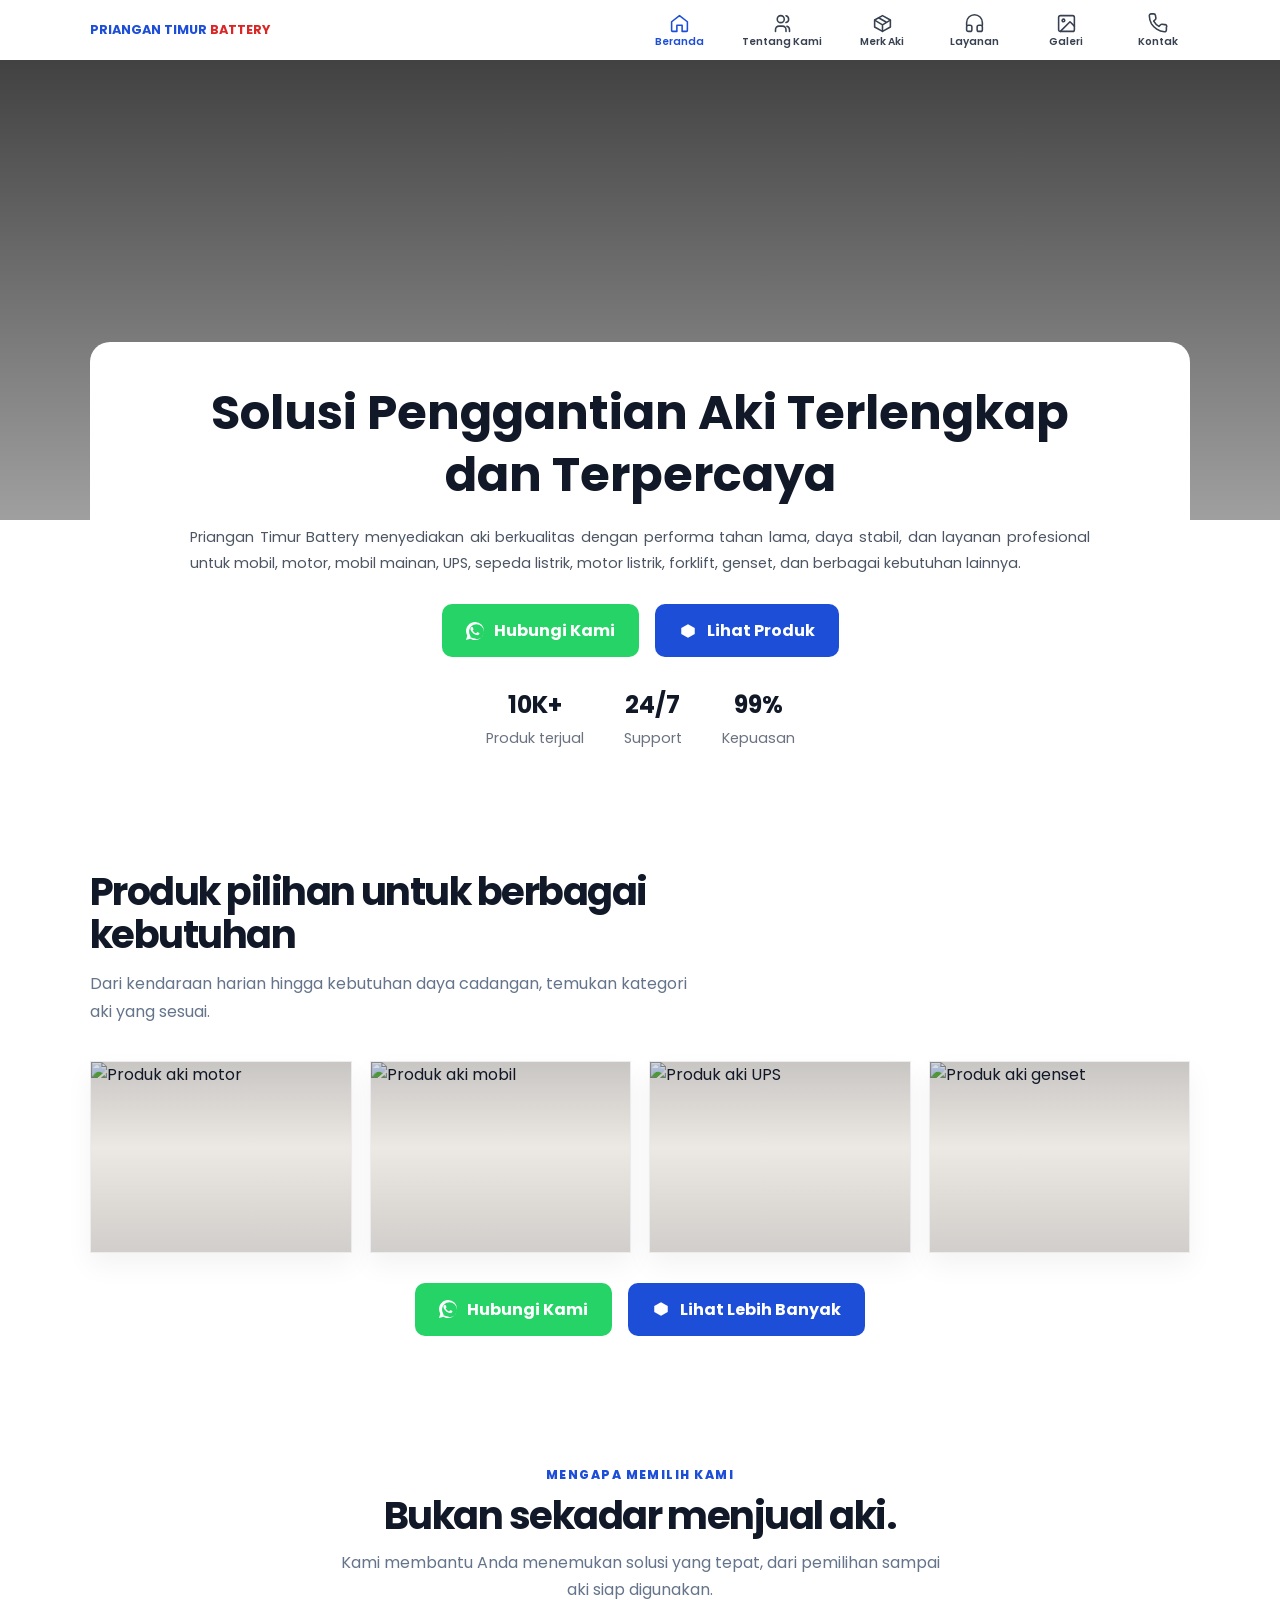
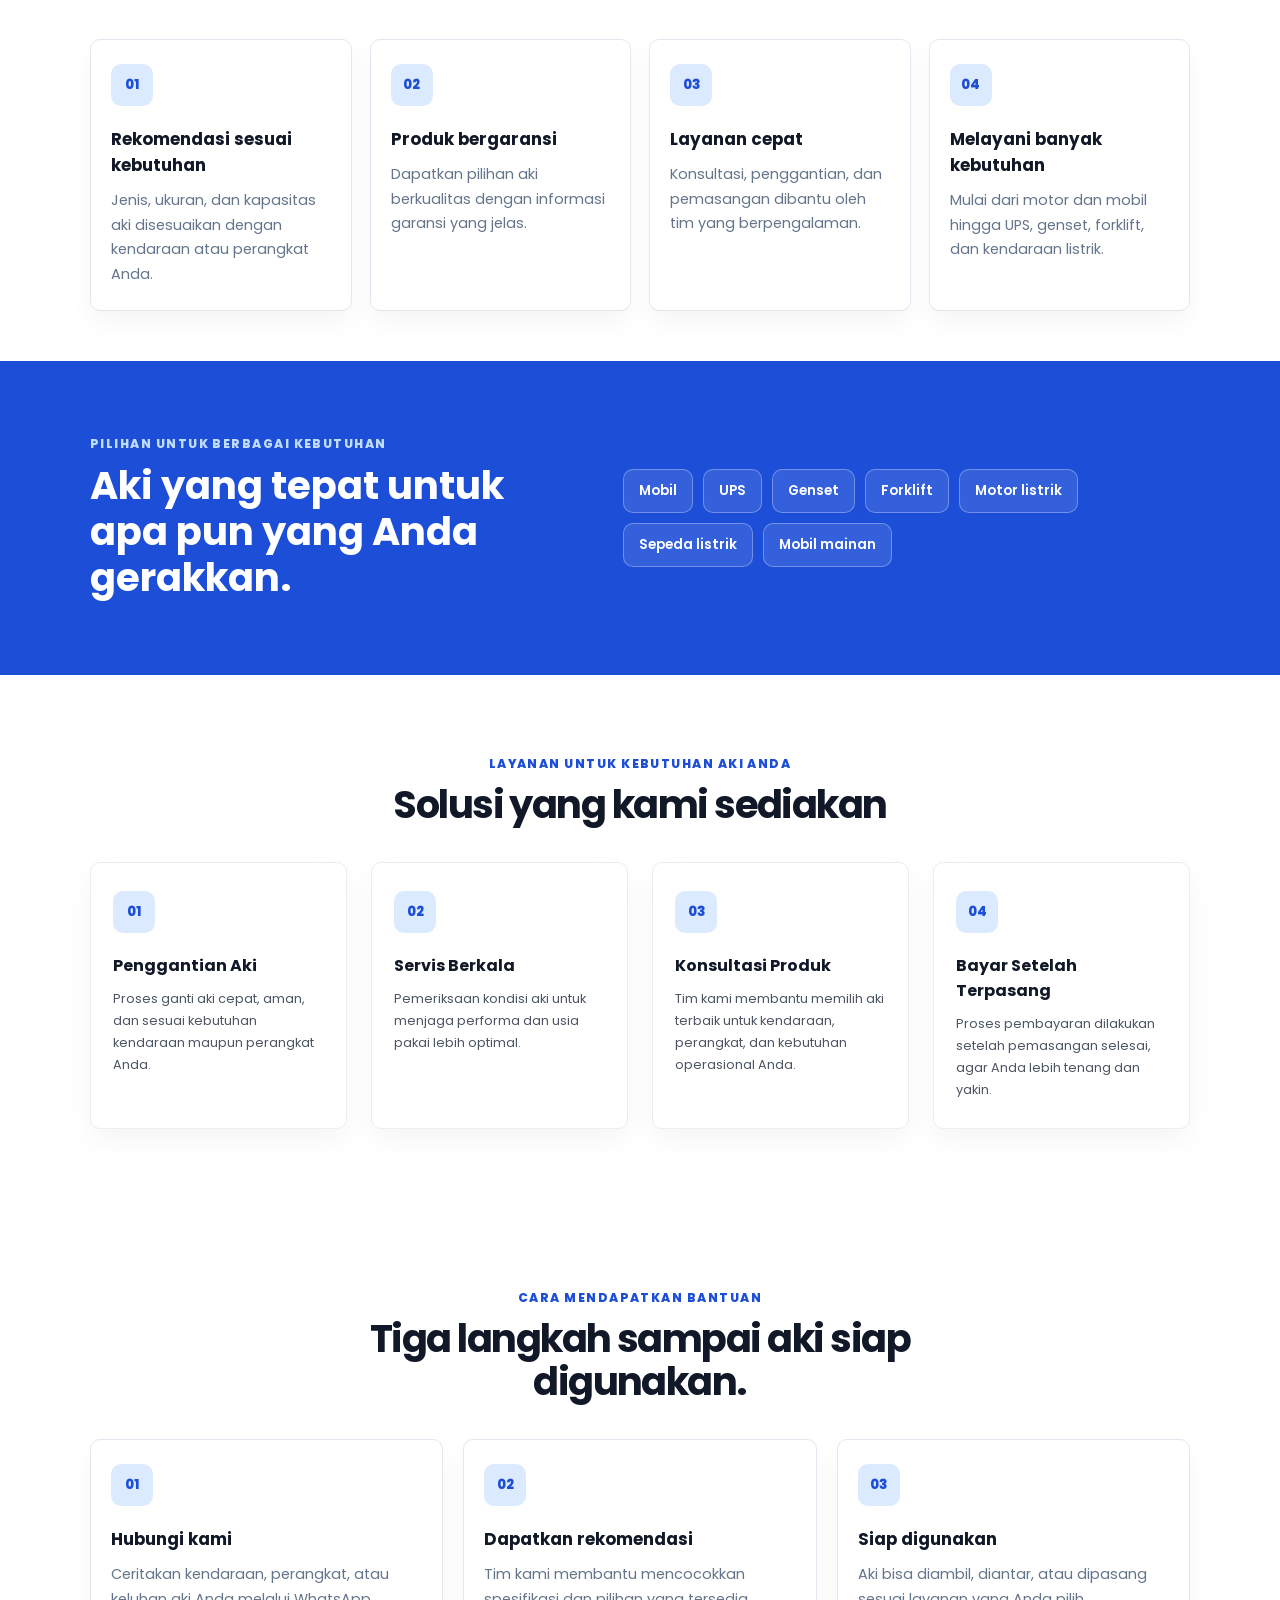
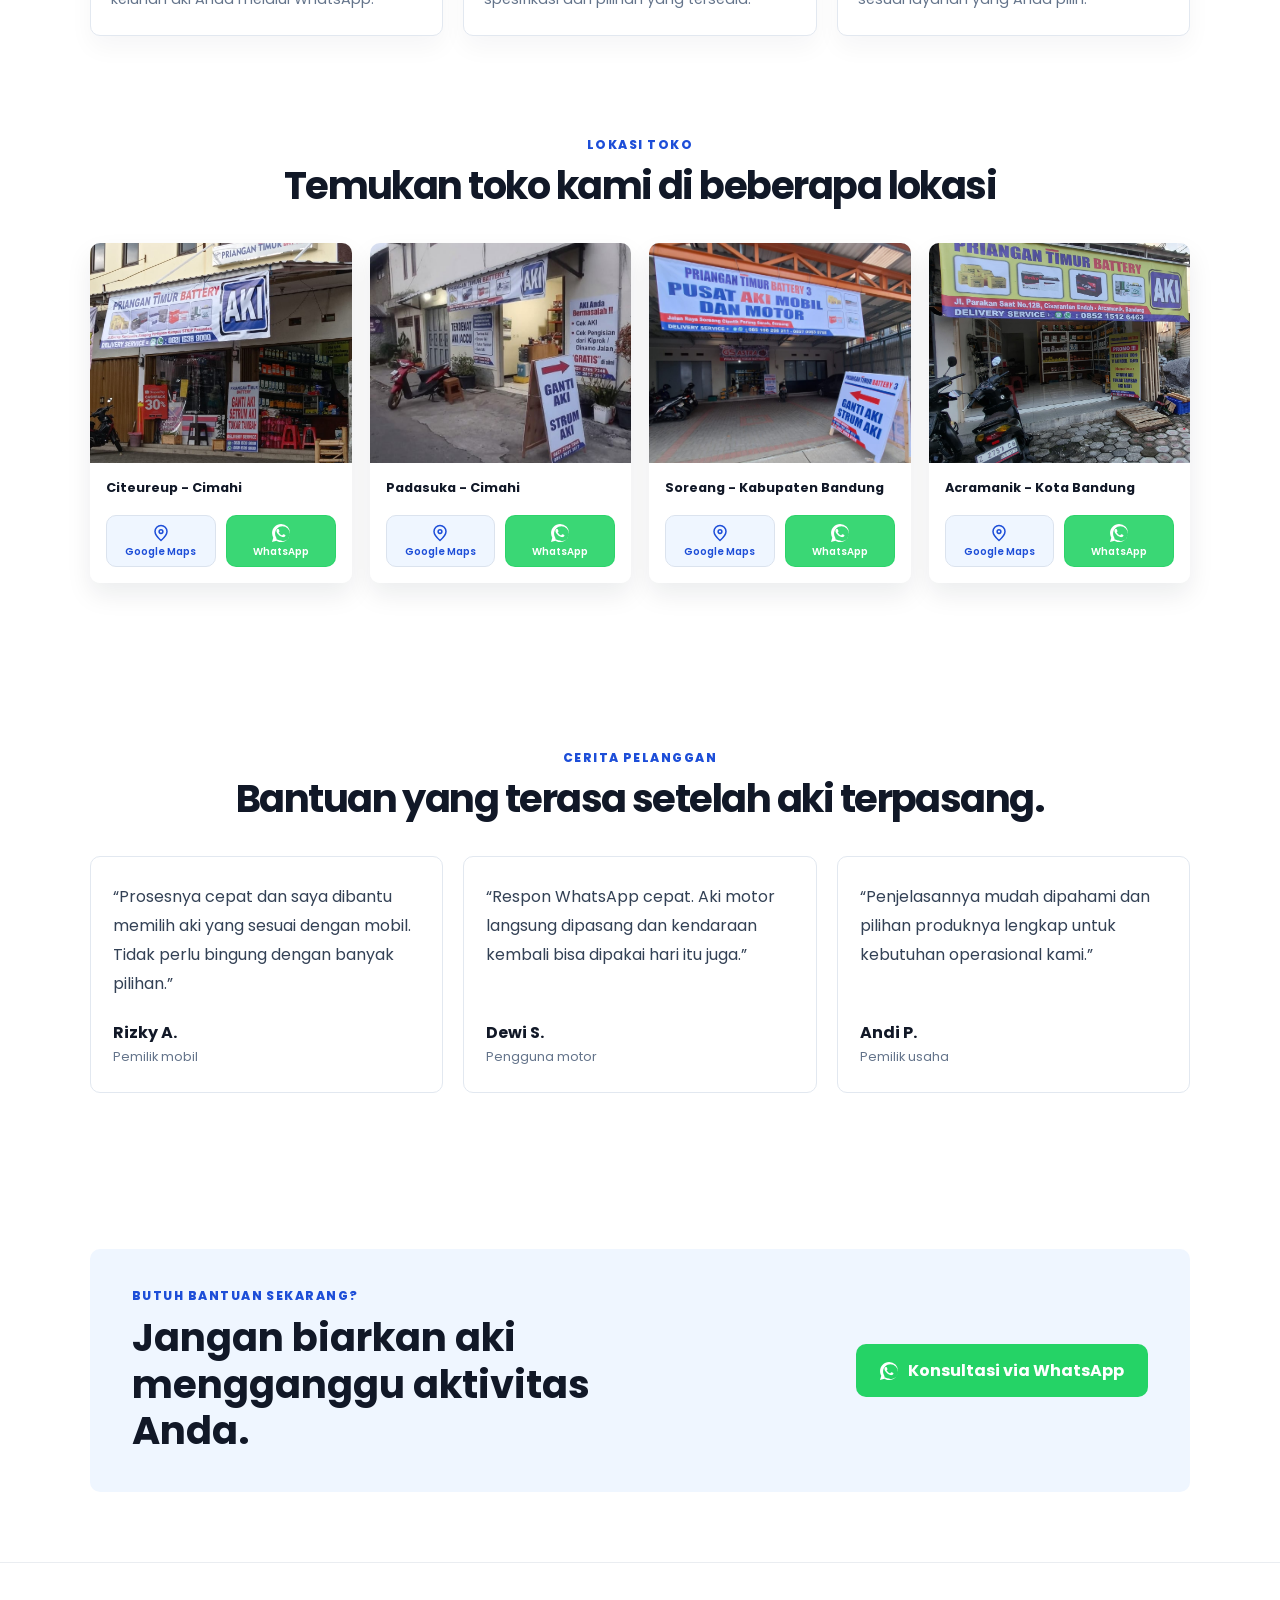
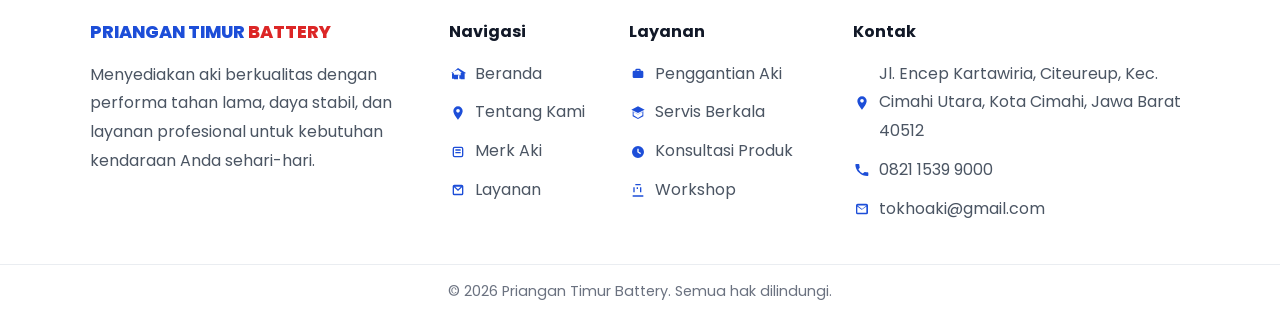
==== commit f2b13eb1: "first commit" ====
--- a/index.html
+++ b/index.html
@@ -306,7 +306,7 @@
                     <div class="branch-card">
                         <img src="img/Arcamanik.jpeg" alt="Cabang Garut">
                         <div class="branch-content">
-                            <span class="branch-name">Acramanik - Bandung</span>
+                            <span class="branch-name">Acramanik - Kota Bandung</span>
                             <div class="branch-actions">
                                 <a href="https://maps.app.goo.gl/vDRqmmMyujTjbVpm7"
                                     class="branch-maps" target="_blank" rel="noopener">Lihat di Google Maps</a>
--- a/css/style.css
+++ b/css/style.css
@@ -441,8 +441,9 @@
 
 .branch-name {
     color: #111827;
-    font-size: 1.15rem;
+    font-size: 0.8rem;
     font-weight: 700;
+    margin-bottom: 10px;
 }
 
 .branch-actions {
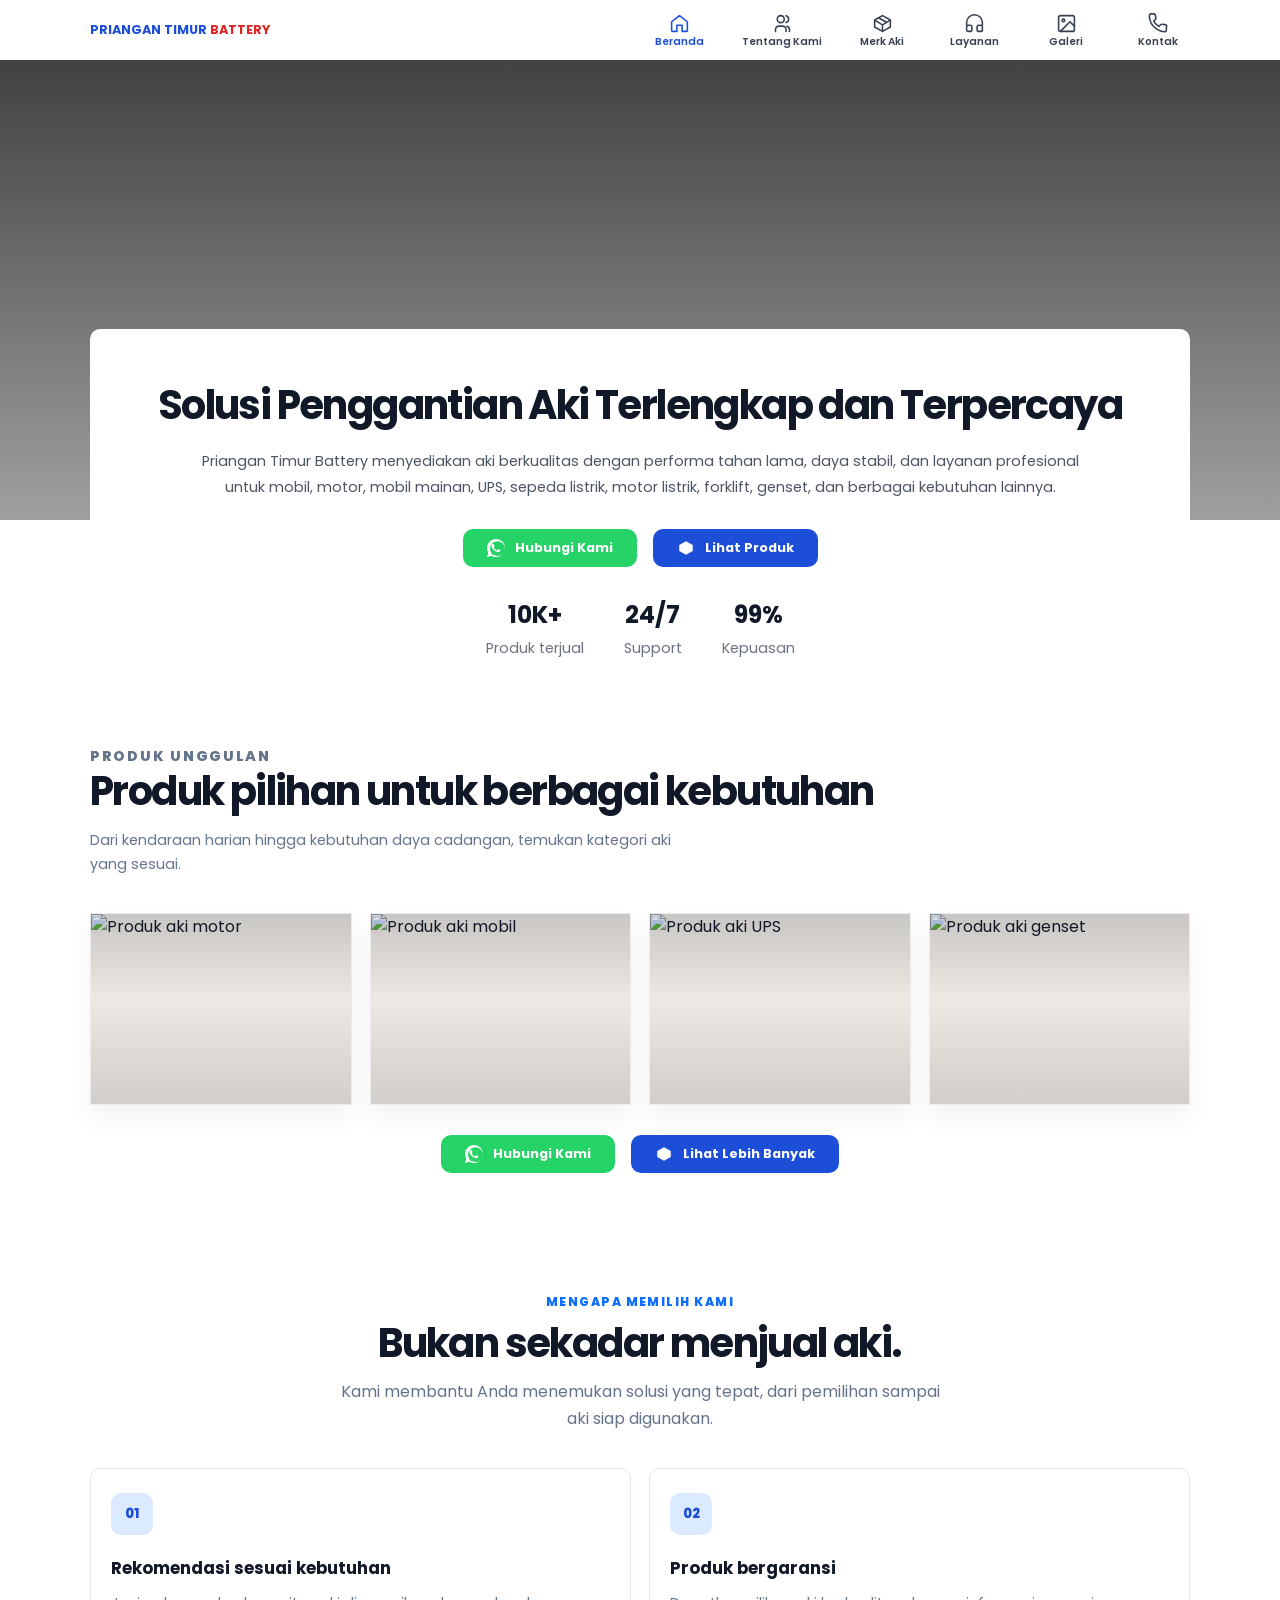
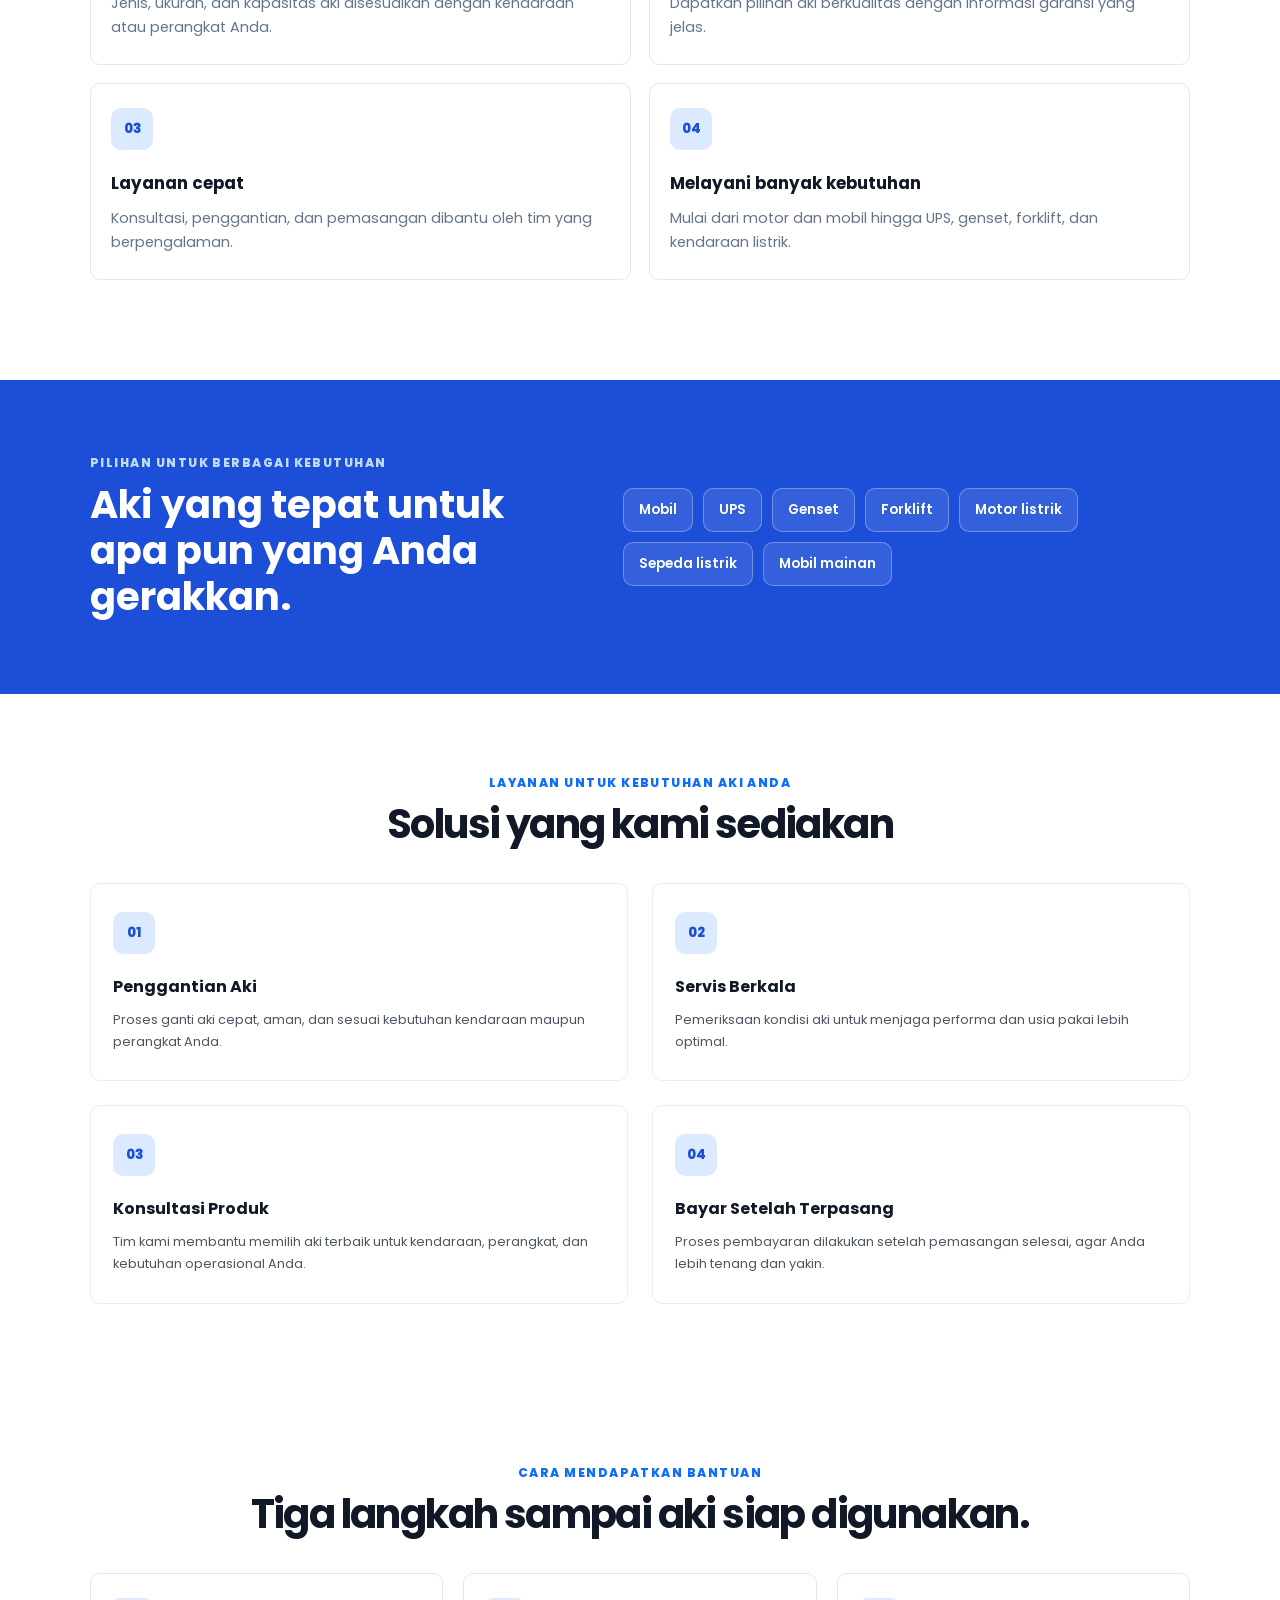
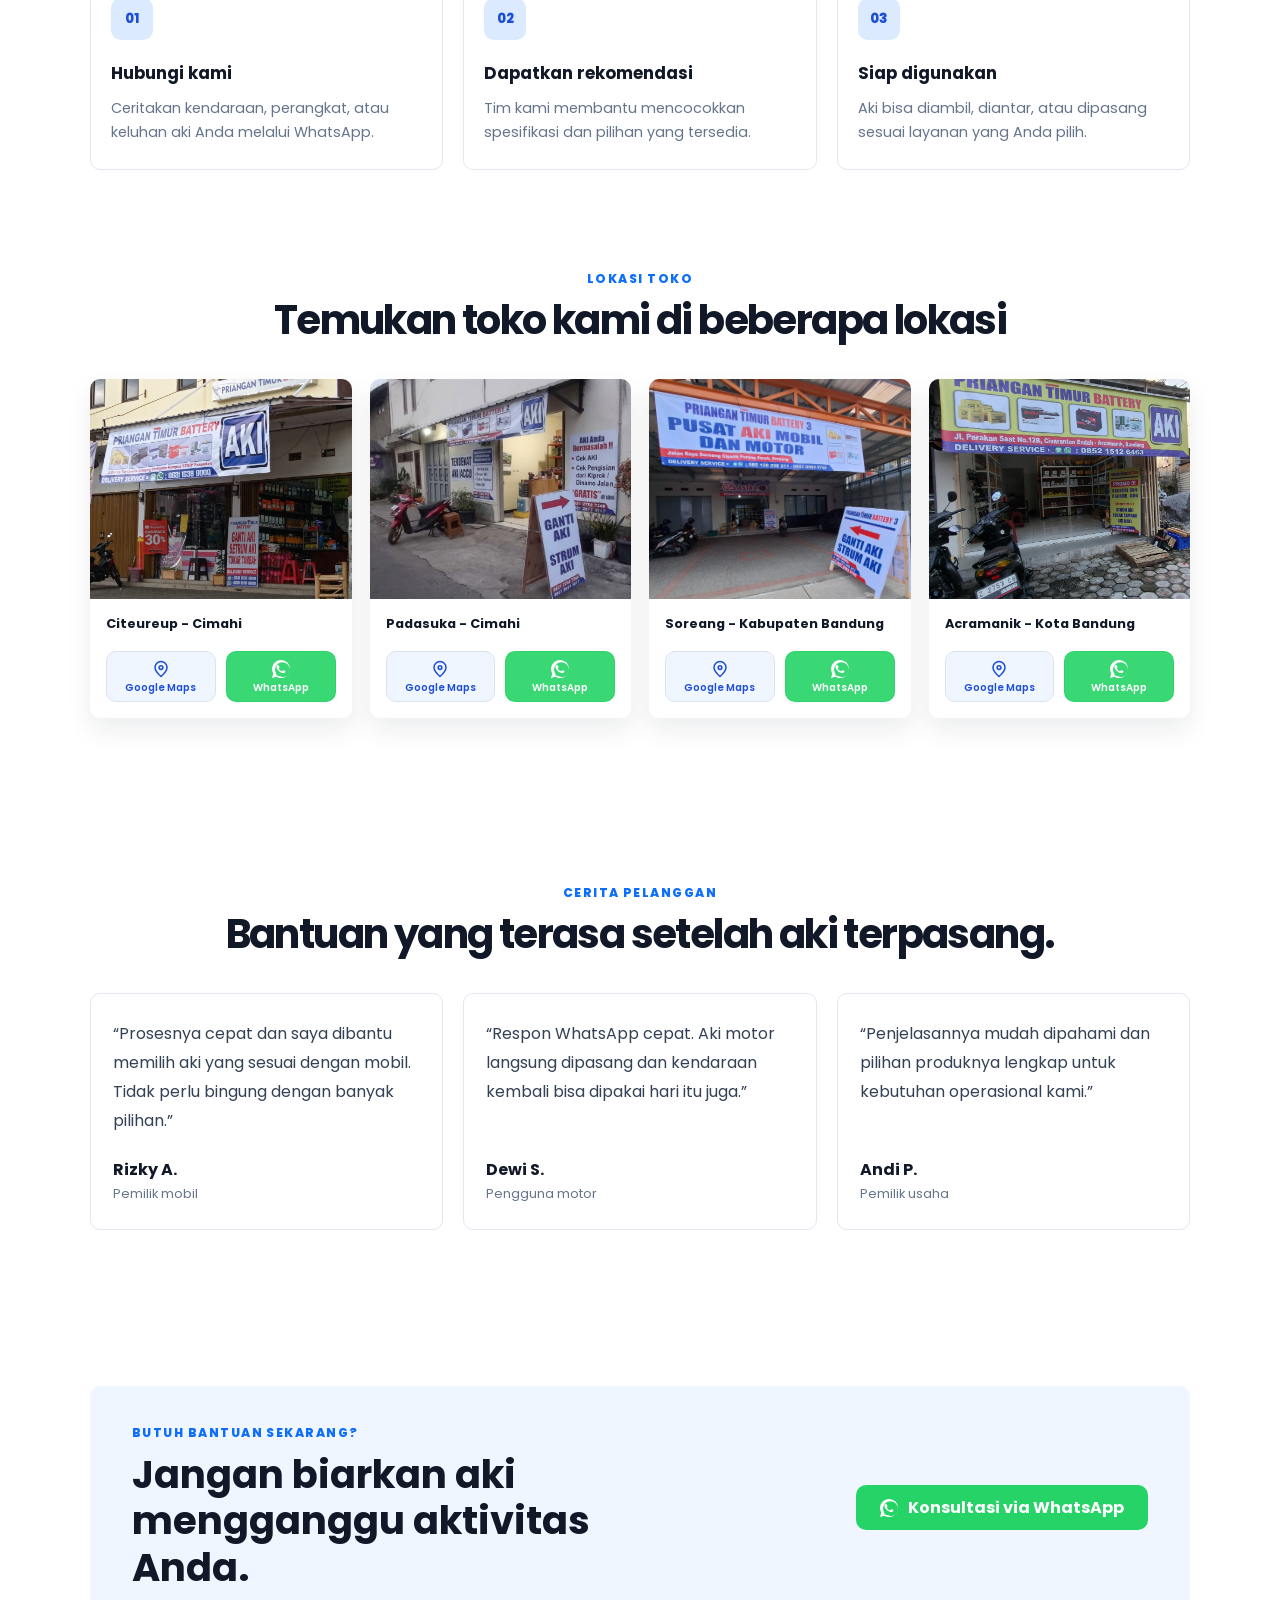
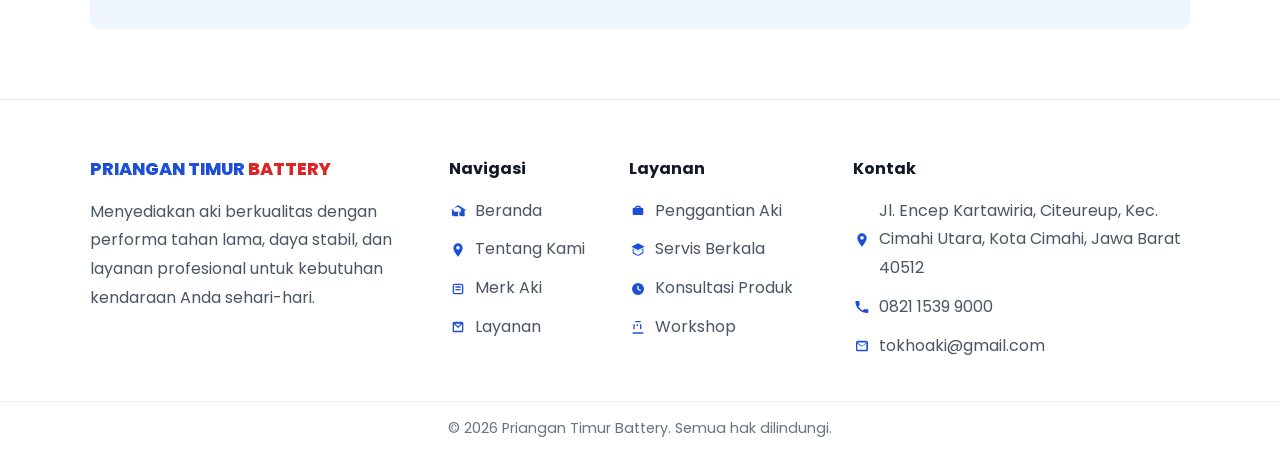
==== commit 32e1ac5d: "first commit" ====
--- a/index.html
+++ b/index.html
@@ -90,8 +90,9 @@
         <section class="products" id="products">
             <div class="container">
                 <div class="section-heading">
-                    <h2>Produk pilihan untuk berbagai kebutuhan</h2>
-                    <p>Dari kendaraan harian hingga kebutuhan daya cadangan, temukan kategori aki yang sesuai.</p>
+                <p class="section-kicker">Produk unggulan</p>
+                <h2>Produk pilihan untuk berbagai kebutuhan</h2>
+                <p>Dari kendaraan harian hingga kebutuhan daya cadangan, temukan kategori aki yang sesuai.</p>
                 </div>
 
                 <div class="product-grid">
--- a/css/style.css
+++ b/css/style.css
@@ -116,34 +116,36 @@
 }
 
 .hero-intro-inner {
-    margin-top: -14%;
+    margin-top: -15%;
     display: flex;
     justify-content: center;
     align-items: center;
     gap: 40px;
     background: #ffffff;
-    padding: 40px 0px;
-    border-radius: 20px;
+    padding: 50px 0px;
+    border-radius: 10px;
 }
 
 .hero-content {
-    max-width: 900px;
     text-align: center;
 }
 
 .hero-content h1 {
-    font-size: clamp(2.2rem, 10vw, 3rem);
+    max-width: 100%;
+    font-size: 2.5rem;
     line-height: 1.3;
     color: #111827;
     margin-bottom: 18px;
+    letter-spacing: -0.04em;
 }
 
 .hero-content p {
+    max-width: 80%;
+    margin: 0 auto;
     font-size: 0.9rem;
     line-height: 1.8;
     color: #4b5563;
     margin-bottom: 28px;
-    text-align: justify;
 }
 
 .hero-actions {
@@ -154,12 +156,16 @@
     margin-bottom: 30px;
 }
 
+.hero-actions span {
+    font-size: 0.8rem;
+}
+
 .btn {
     display: inline-flex;
     align-items: center;
     justify-content: center;
     gap: 10px;
-    padding: 14px 24px;
+    padding: 10px 24px;
     border-radius: 10px;
     text-decoration: none;
     font-weight: 700;
@@ -178,19 +184,11 @@
     color: #ffffff;
 }
 
-.btn-primary:hover {
-    background: #1e40af;
-}
-
 .btn-whatsapp {
     background: #25d366;
     color: #ffffff;
 }
 
-.btn-whatsapp:hover {
-    background: #1ebc5d;
-}
-
 .hero-stats {
     display: flex;
     align-items: center;
@@ -216,17 +214,18 @@
 }
 
 .products {
-    padding: 80px 0;
+    padding: 20px 0;
     background: #ffffff;
 }
 
 .section-heading {
     text-align: center;
+    min-width: 100%;
     margin-bottom: 36px;
 }
 
 .section-heading h2 {
-    font-size: clamp(2rem, 3vw, 2.6rem);
+    font-size: 2.5rem;
     color: #111827;
     letter-spacing: -0.04em;
     line-height: 1.12;
@@ -237,6 +236,7 @@
     margin: 14px 0 0;
     color: #64748b;
     line-height: 1.75;
+    font-size: 0.9rem;
 }
 
 .products .section-heading {
@@ -339,6 +339,10 @@
     margin-top: 30px;
 }
 
+.product-action span {
+    font-size: 0.8rem;
+}
+
 .services {
     padding: 80px 0;
     background: #ffffff;
@@ -346,7 +350,7 @@
 
 .service-grid {
     display: grid;
-    grid-template-columns: repeat(4, minmax(0, 1fr));
+    grid-template-columns: repeat(2, minmax(0, 1fr));
     gap: 24px;
 }
 
@@ -354,7 +358,6 @@
     border: 1px solid rgba(148, 163, 184, 0.2);
     border-radius: 10px;
     padding: 28px 22px;
-    box-shadow: 0 12px 28px rgba(15, 23, 42, 0.04);
 }
 
 .service-icon {
@@ -599,7 +602,7 @@
 
 .section-kicker {
     margin-bottom: 10px;
-    color: #1d4ed8;
+    color: #0d6efd;
     font-size: 0.76rem;
     font-weight: 800;
     letter-spacing: 0.12em;
@@ -618,13 +621,13 @@
 }
 
 .advantages {
-    padding: 50px 0;
+    padding: 100px 0;
     background: #ffffff;
 }
 
 .advantage-grid {
     display: grid;
-    grid-template-columns: repeat(4, minmax(0, 1fr));
+    grid-template-columns: repeat(2, minmax(0, 1fr));
     gap: 18px;
 }
 
@@ -633,7 +636,6 @@
     border: 1px solid #e2e8f0;
     border-radius: 10px;
     background: #ffffff;
-    box-shadow: 0 12px 25px rgba(15, 23, 42, 0.04);
 }
 
 .advantage-number {
@@ -725,7 +727,6 @@
     border: 1px solid #e2e8f0;
     border-radius: 10px;
     background: #ffffff;
-    box-shadow: 0 12px 25px rgba(15, 23, 42, 0.04);
 }
 
 .process-card>span {
--- a/responsive/style.css
+++ b/responsive/style.css
@@ -1,293 +1,215 @@
-@media (max-width: 560px) {
+@media (max-width: 1200px) {
+    .hero-content h1 {
+        font-size: clamp(2rem, 3vw, 2.8rem);
+    }
+
+    .product-grid {
+        grid-template-columns: repeat(3, minmax(0, 1fr));
+    }
+
+    .branch-grid {
+        grid-template-columns: repeat(2, minmax(0, 1fr));
+    }
+
+    .faq-inner {
+        gap: 42px;
+    }
+}
+
+@media (max-width: 900px) {
+    .hero {
+        min-height: 25vh;
+    }
+
+    .hero-intro-inner {
+        margin-top: -8%;
+        padding: 32px 0 28px;
+    }
+
+    .hero-content p {
+        max-width: 90%;
+    }
+
+    .product-grid {
+        grid-template-columns: repeat(2, minmax(0, 1fr));
+    }
+
+    .section-heading h2 {
+        font-size: 2rem;
+    }
+
+    .service-grid,
+    .advantage-grid,
+    .process-grid,
+    .testimonial-grid {
+        grid-template-columns: repeat(2, minmax(0, 1fr));
+    }
+
+    .coverage-inner {
+        grid-template-columns: 1fr;
+        gap: 28px;
+    }
+
+    .faq-inner {
+        grid-template-columns: 1fr;
+    }
+
+    .home-cta-inner {
+        flex-direction: column;
+        align-items: flex-start;
+    }
+
+    .site-footer .footer-inner {
+        grid-template-columns: repeat(2, minmax(0, 1fr));
+        gap: 28px 18px;
+    }
+
+    .footer-brand {
+        max-width: 100%;
+        text-align: justify;
+    }
+
+    .site-footer .footer-brand,
+    .site-footer .footer-contact {
+        grid-column: span 2;
+    }
+}
+
+@media (max-width: 640px) {
     .container {
-        width: min(100% - 32px, 1100px);
-    }
-
-    .menu {
-        gap: 8px 12px;
-    }
-
-    .menu a.active {
-        padding: 0;
+        width: min(92%, 640px);
     }
 
     .hero {
-        min-height: 45vh;
+        min-height: 44vh;
     }
 
     .hero-intro-inner {
-        margin-top: -35%;
+        margin-top: -8%;
+        padding: 28px 0 24px;
     }
 
     .hero-content h1 {
-        font-size: 1.4rem;
+        font-size: clamp(1.8rem, 7vw, 2.5rem);
+    }
+
+    .hero-content p {
+        max-width: 100%;
+        font-size: 0.9rem;
+    }
+
+    .hero-actions {
+        flex-direction: column;
+        gap: 12px;
+    }
+
+    .hero-actions .btn,
+    .product-action .btn {
+        width: 100%;
+    }
+
+    .hero-stats {
+        gap: 20px;
+    }
+
+    .section-heading h2 {
+        font-size: clamp(1.7rem, 7vw, 2.2rem);
+    }
+
+    .product-grid,
+    .service-grid,
+    .advantage-grid,
+    .process-grid,
+    .testimonial-grid,
+    .branch-grid {
+        grid-template-columns: 1fr;
+    }
+
+    .product-action {
+        flex-direction: column;
+    }
+
+    .process,
+    .advantages,
+    .testimonials,
+    .faq,
+    .home-cta {
+        padding-top: 60px;
+        padding-bottom: 60px;
+    }
+
+    .coverage {
+        padding: 60px 0;
+    }
+
+    .coverage-list {
+        gap: 8px;
+    }
+
+    .coverage-list span {
+        flex: 1 1 calc(50% - 8px);
+        text-align: center;
+    }
+
+    .home-cta-inner {
+        padding: 24px 18px;
+    }
+
+    .site-footer .footer-inner {
+        grid-template-columns: repeat(2, minmax(0, 1fr));
+    }
+}
+
+@media (max-width: 480px) {
+    .hero {
+        min-height: 38vh;
+    }
+
+    .hero-intro-inner {
+        margin-top: -25%;
+    }
+
+    .hero-content h1 {
+        font-size: 1.5rem;
         padding: 0 20px;
     }
 
     .hero-content p {
-        font-size: 0.8rem;
-        padding: 0 30px;
-    }
-
-    .hero-intro-inner {
-        align-items: flex-start;
-        flex-direction: column;
-    }
-
-    .hero-actions {
-        width: 80%;
+        max-width: 80%;
         margin: 0 auto;
-        margin-bottom: 40px;
-        align-items: center;
-        gap: 8px;
-    }
-
-    .hero-actions .btn {
-        flex: 1 1 0;
-        min-width: 0;
-        gap: 6px;
-        padding: 12px 8px;
-        font-size: 0.78rem;
-    }
-
-    .product-action {
-        flex-direction: row;
-        gap: 8px;
-    }
-
-    .product-action .btn {
-        flex: 1 1 0;
-        min-width: 0;
-        gap: 6px;
-        padding: 12px 8px;
-        font-size: 0.78rem;
+        font-size: 0.9rem;
+        line-height: 1.8;
+        color: #4b5563;
+        margin-bottom: 28px;
     }
 
     .hero-stats {
-        justify-content: center;
-        gap: 20px;
-        width: 100%;
-        text-align: center;
+        display: grid;
+        grid-template-columns: repeat(3, minmax(0, 1fr));
+        gap: 14px;
     }
 
     .hero-stats strong {
-        font-size: 1.3rem;
+        font-size: 1.2rem;
     }
 
     .hero-stats span {
-        font-size: 0.8rem;
-    }
-
-    .products,
-    .services,
-    .advantages,
-    .process,
-    .testimonials,
-    .faq {
-        padding: 20px 0;
-    }
-
-    .branch-grid,
-    .testimonial-grid {
-        grid-template-columns: 1fr;
-    }
-
-    .coverage-inner,
-    .faq-inner {
-        grid-template-columns: 1fr;
-        gap: 32px;
-    }
-
-    .section-heading h2 {
-        font-size: 1.5rem;
-    }
-
-    .products .section-heading p {
-        font-size: 0.8rem;
-    }
-
-    .product-grid {
-        grid-auto-columns: 82%;
-        grid-auto-flow: column;
-        grid-template-columns: none;
-        gap: 16px;
-        overflow-x: auto;
-        overscroll-behavior-inline: contain;
-        padding-bottom: 12px;
-        scroll-snap-type: x mandatory;
-        scrollbar-width: thin;
-    }
-
-    .product-grid .product-card,
-    .advantage-grid .advantage-card {
-        min-width: 0;
-        scroll-snap-align: center;
-    }
-
-    .branch-showcase .branch-grid,
-    .testimonials .testimonial-grid {
-        grid-auto-columns: 82%;
-        grid-auto-flow: column;
-        grid-template-columns: none;
-        gap: 16px;
-        overflow-x: auto;
-        overscroll-behavior-inline: contain;
-        padding-bottom: 12px;
-        scroll-snap-type: x mandatory;
-        scrollbar-width: thin;
-    }
-
-    .branch-showcase .branch-card,
-    .testimonials .testimonial-card {
-        min-width: 0;
-        scroll-snap-align: center;
-    }
-
-    .advantages p {
-        font-size: 0.8rem;
-    }
-
-    .advantage-grid {
-        grid-auto-columns: 82%;
-        grid-auto-flow: column;
-        grid-template-columns: none;
-        gap: 16px;
-        overflow-x: auto;
-        overscroll-behavior-inline: contain;
-        padding-bottom: 12px;
-        scroll-snap-type: x mandatory;
-        scrollbar-width: thin;
-    }
-
-    .advantages .section-kicker {
-        margin-top: 50px;
-    }
-
-    .advantage-card {
-        min-width: 0;
-        scroll-snap-align: center;
-        text-align: center;
-    }
-
-    .services .section-kicker {
-        margin-top: 50px;
-    }
-
-    .services h2 {
-        font-size: 1.5rem;
-        margin-bottom: -20px;
-    }
-
-    .service-card {
-        text-align: center;
-    }
-
-    .service-grid {
-        grid-auto-columns: 82%;
-        grid-auto-flow: column;
-        grid-template-columns: none;
-        gap: 16px;
-        overflow-x: auto;
-        overscroll-behavior-inline: contain;
-        padding-bottom: 12px;
-        scroll-snap-type: x mandatory;
-        scrollbar-width: thin;
-    }
-
-    .service-card {
-        min-width: 0;
-        scroll-snap-align: center;
-    }
-
-    .service-card p {
-        font-size: 0.8rem;
-    }
-
-    .process .section-kicker {
-        margin-top: 50px;
-    }
-
-    .process-grid {
-        grid-auto-columns: 82%;
-        grid-auto-flow: column;
-        grid-template-columns: none;
-        gap: 16px;
-        overflow-x: auto;
-        overscroll-behavior-inline: contain;
-        padding-bottom: 12px;
-        scroll-snap-type: x mandatory;
-        scrollbar-width: thin;
-    }
-
-    .process-card {
-        min-width: 0;
-        scroll-snap-align: center;
-        text-align: center;
-    }
-
-    .process-card p {
-        font-size: 0.8rem;
-    }
-
-    .branch-showcase .section-heading {
-        margin-top: 50px;
-    }
-
-    .testimonial-grid p {
-        font-size: 0.8rem;
-    }
-
-    .footer-inner {
-        grid-template-columns: repeat(2, minmax(0, 1fr));
-        text-align: left;
-    }
-
-    .footer-brand,
-    .footer-contact {
-        grid-column: 1 / -1;
-    }
-
-    .footer-brand {
-        margin: 0;
-        margin-bottom: 20px;
-    }
-
-    .footer-brand p,
-    .footer-links a,
-    .footer-contact li,
-    .footer-bottom p {
-        font-size: 0.8rem;
-    }
-
-    .footer-links li,
-    .footer-contact li {
-        justify-content: flex-start;
-    }
-
-    .coverage {
-        text-align: center;
-    }
-
-    .coverage h2 {
-        margin-right: auto;
-        margin-left: auto;
-    }
-
-    .coverage-list {
-        justify-content: center;
-    }
-
-    .product-image-wrap {
-        height: 240px;
-    }
-
-    .home-cta-inner {
-        align-items: stretch;
-        flex-direction: column;
-        padding: 28px 22px;
-    }
-
-    .home-cta-inner .btn {
-        width: 100%;
+        font-size: 0.75rem;
+    }
+
+    .product-card>div:nth-child(2) h3 {
+        font-size: 0.96rem;
+    }
+
+    .coverage-list span {
+        flex-basis: 100%;
+    }
+
+    .site-footer .footer-inner {
+        grid-template-columns: 1fr;
+    }
+
+    .home-cta h2 {
+        font-size: clamp(1.5rem, 6vw, 2rem);
     }
 }
--- a/responsive/nav.css
+++ b/responsive/nav.css
@@ -123,6 +123,40 @@
     }
 }
 
+@media (max-width: 768px) {
+    .logo a {
+        font-size: 0.72rem;
+    }
+
+    .menu {
+        gap: 8px 12px;
+    }
+
+    .menu a {
+        min-width: 52px;
+    }
+
+    .menu a span {
+        font-size: 0.6rem;
+    }
+}
+
+@media (max-width: 425px) {
+    .logo {
+        max-width: 62vw;
+    }
+
+    .logo a {
+        font-size: 0.7rem;
+        line-height: 1.2;
+    }
+
+    .menu-toggle {
+        width: 40px;
+        height: 40px;
+    }
+}
+
 @media (max-width: 640px) {
     html {
         font-size: clamp(15px, calc(14px + 0.25vw), 16px);
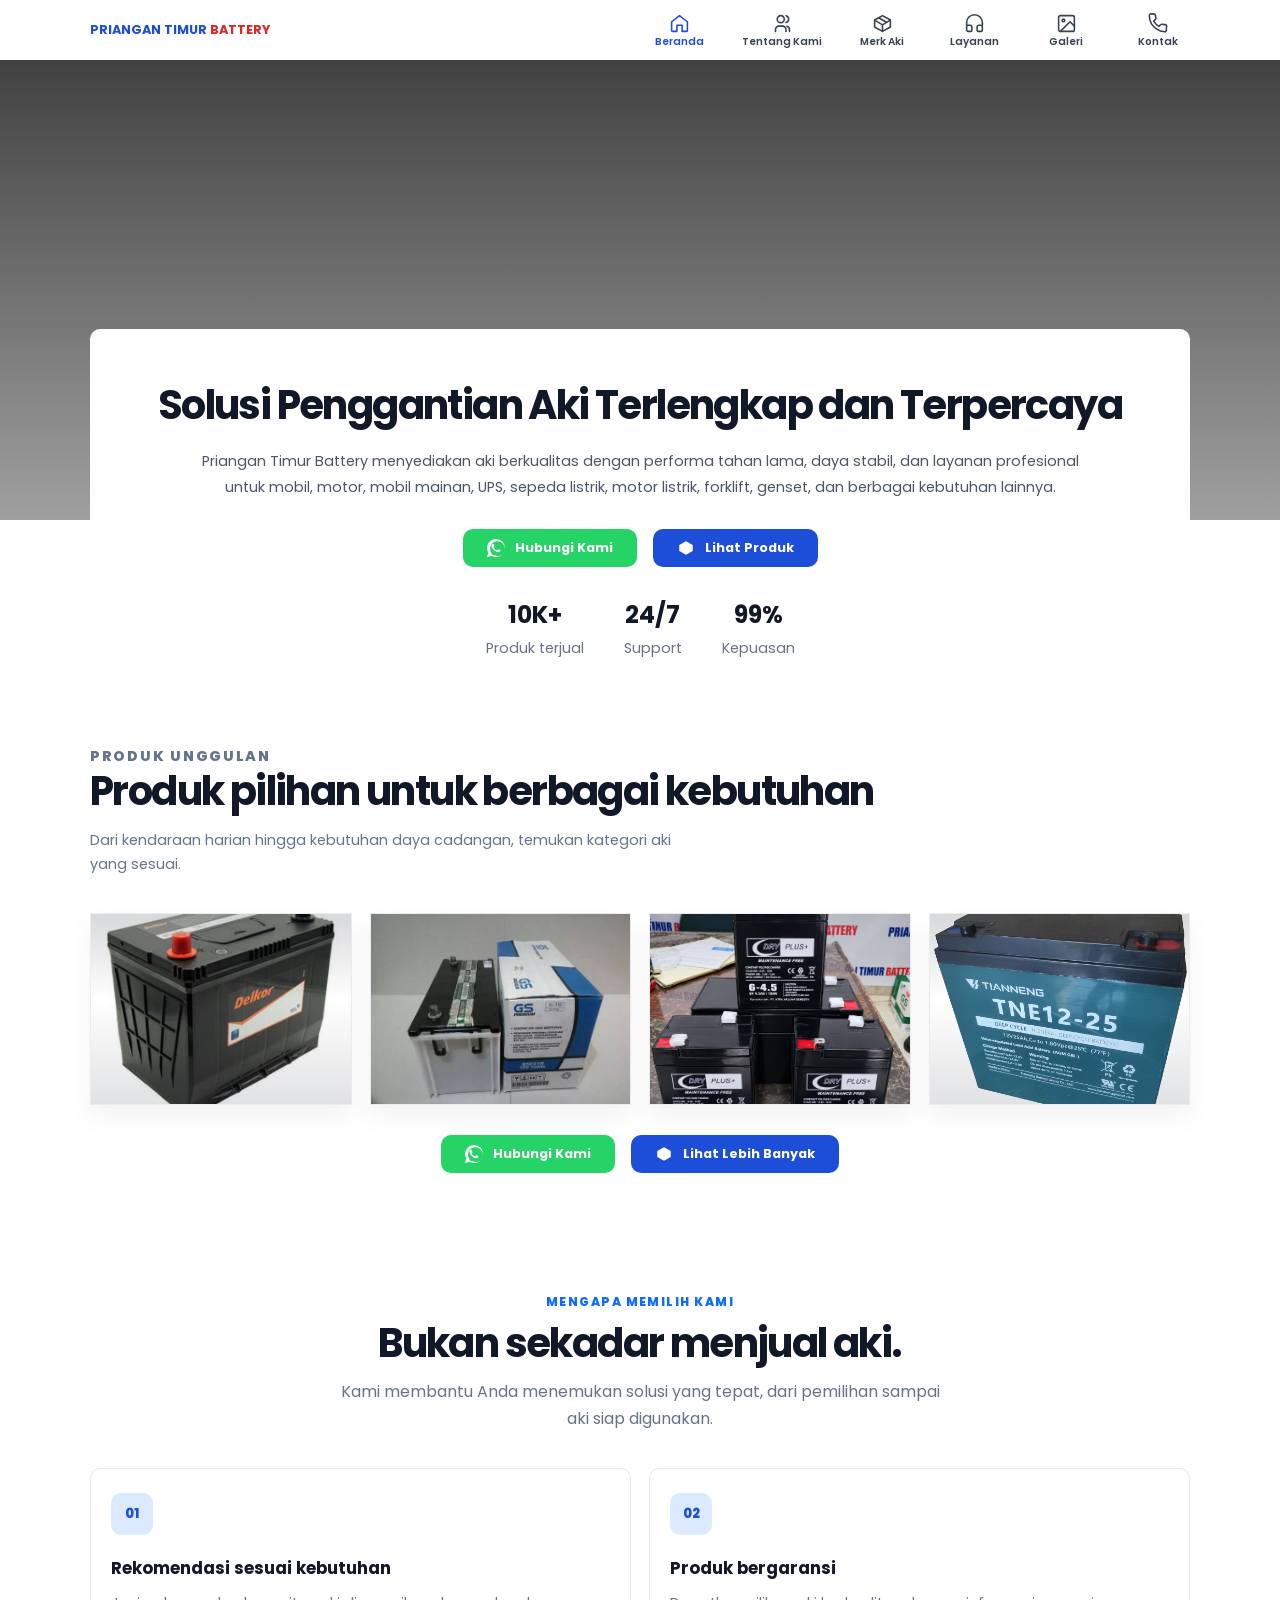
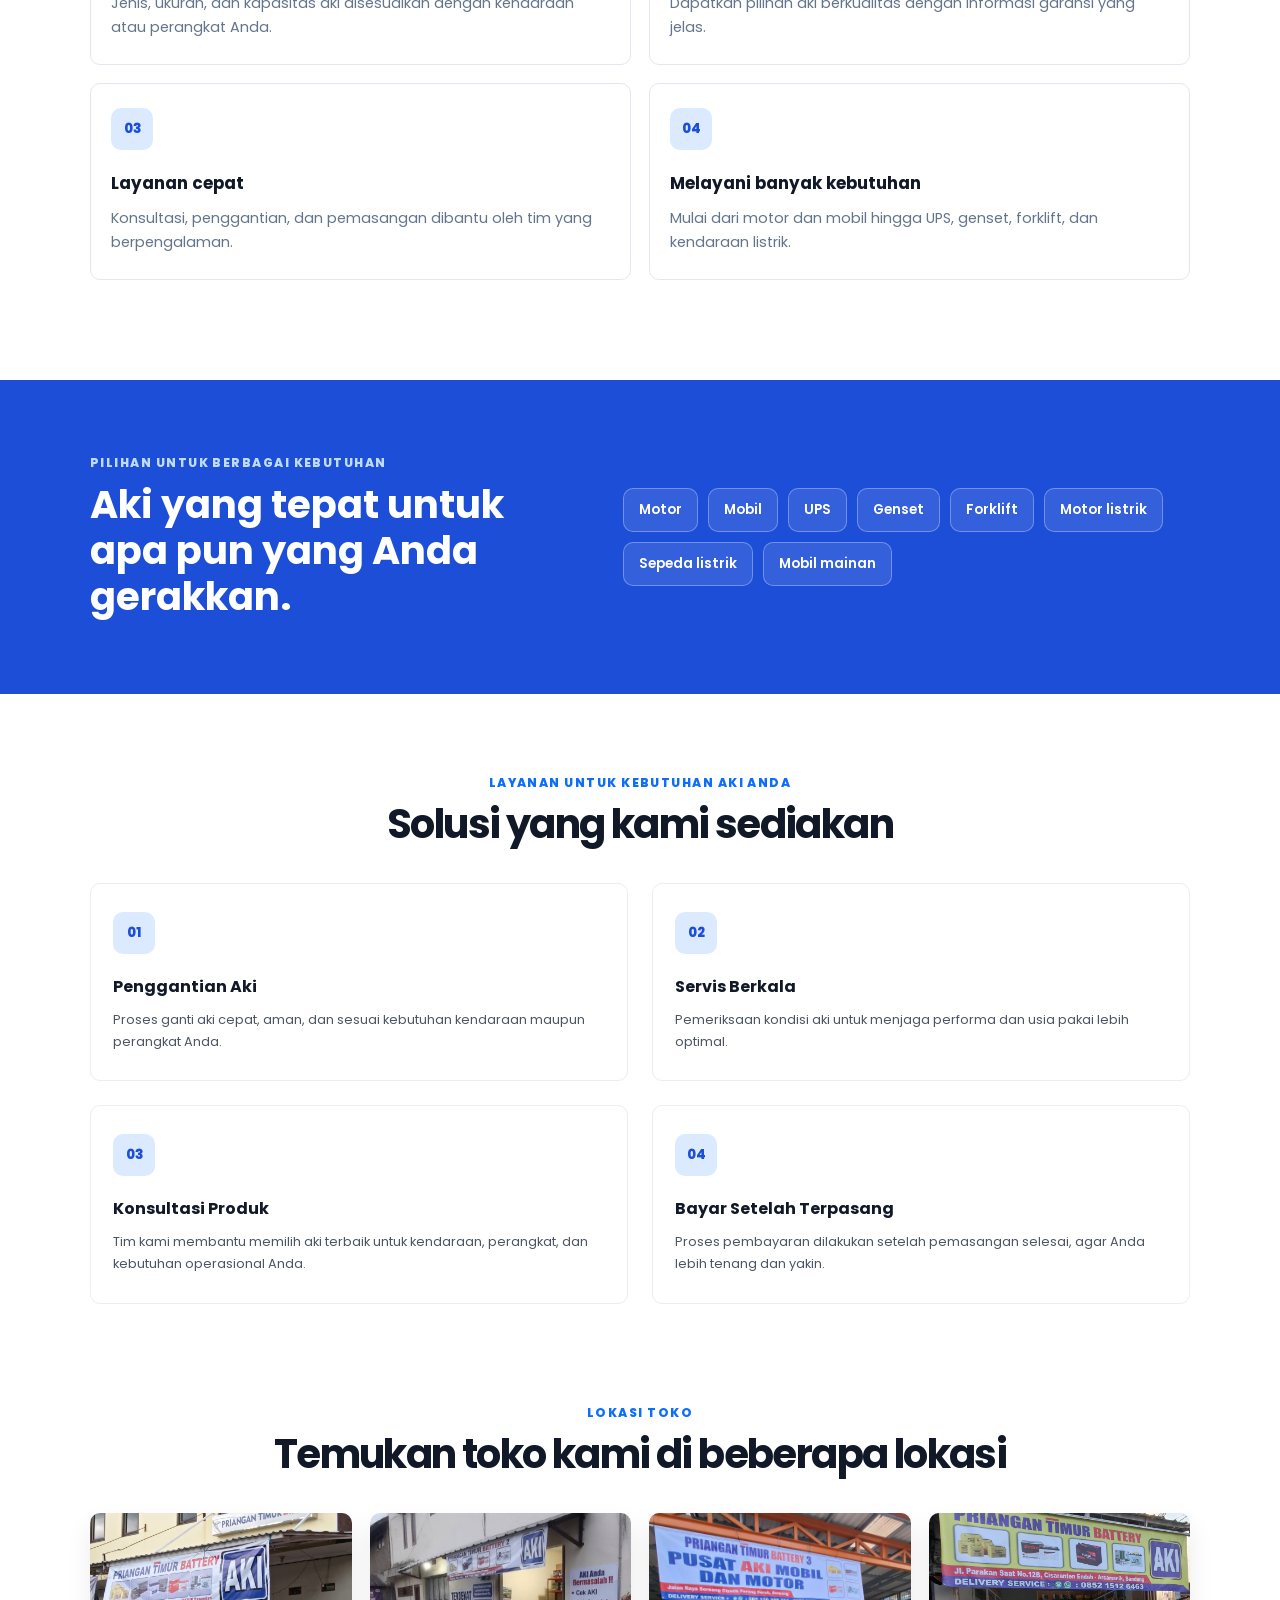
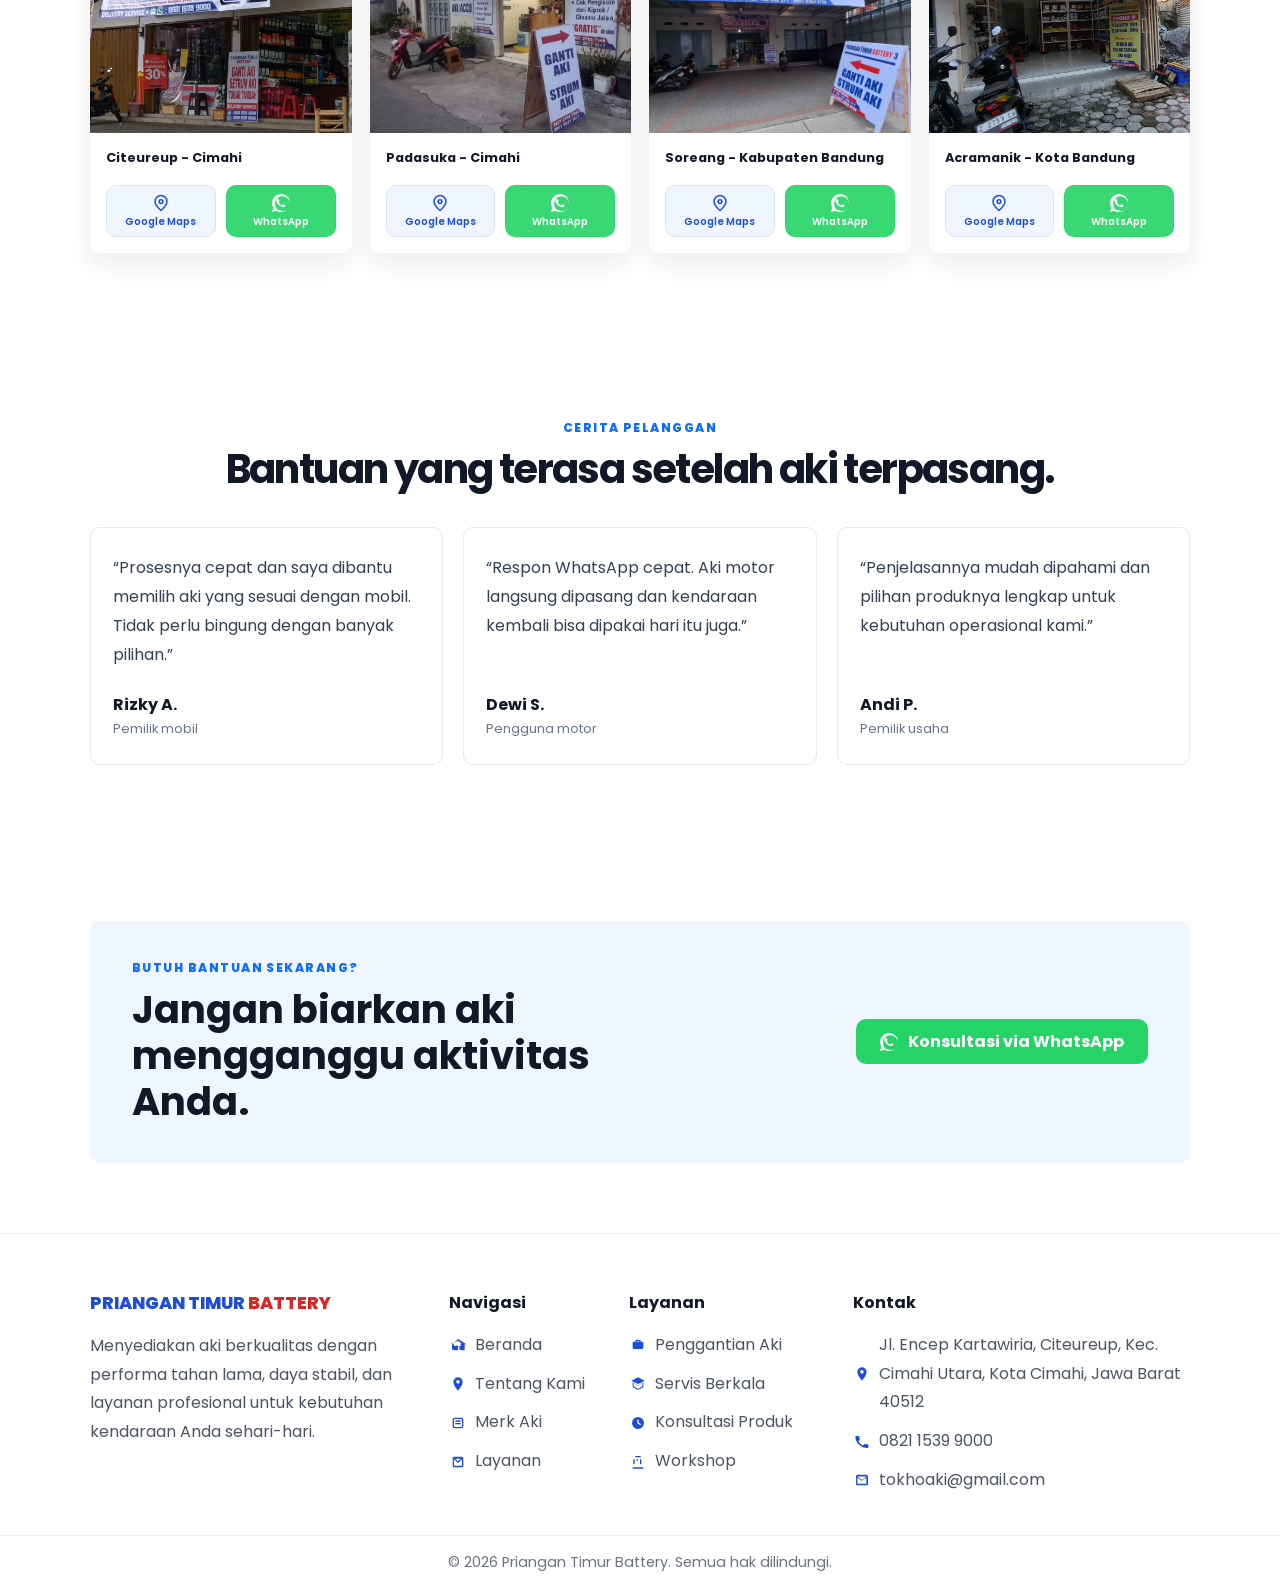
==== commit 2e15ed65: "first commit" ====
--- a/index.html
+++ b/index.html
@@ -98,25 +98,25 @@
                 <div class="product-grid">
                     <article class="product-card">
                         <div class="product-image-wrap">
-                            <img src="img/produk-1.jpg" alt="Produk aki motor" class="product-image">
+                            <img src="img/Forklift/img 1.jpg" alt="Produk aki forkift" class="product-image">
                         </div>
                     </article>
 
                     <article class="product-card">
                         <div class="product-image-wrap">
-                            <img src="img/produk-2.jpg" alt="Produk aki mobil" class="product-image">
+                            <img src="img/Genset/img 1.jpeg" alt="Produk aki genset" class="product-image">
                         </div>
                     </article>
 
                     <article class="product-card">
                         <div class="product-image-wrap">
-                            <img src="img/produk-3.jpg" alt="Produk aki UPS" class="product-image">
+                            <img src="img/Mobil Mainan/img 1.png" alt="Produk aki mobil mainan" class="product-image">
                         </div>
                     </article>
 
                     <article class="product-card">
                         <div class="product-image-wrap">
-                            <img src="img/produk-4.jpg" alt="Produk aki genset" class="product-image">
+                            <img src="img/Motor Listrik/img 1.png" alt="Produk aki motor listrik" class="product-image">
                         </div>
                     </article>
                 </div>
@@ -175,7 +175,7 @@
                     <h2 id="coverage-title">Aki yang tepat untuk apa pun yang Anda gerakkan.</h2>
                 </div>
                 <div class="coverage-list">
-                    <span>Mobil</span><span>UPS</span><span>Genset</span><span>Forklift</span><span>Motor
+                    <span>Motor</span><span>Mobil</span><span>UPS</span><span>Genset</span><span>Forklift</span><span>Motor
                         listrik</span><span>Sepeda listrik</span><span>Mobil mainan</span></div>
             </div>
         </section>
@@ -212,29 +212,6 @@
                         <h3>Bayar Setelah Terpasang</h3>
                         <p>Proses pembayaran dilakukan setelah pemasangan selesai, agar Anda lebih tenang dan yakin.</p>
                     </div>
-                </div>
-            </div>
-        </section>
-
-        <section class="process" aria-labelledby="process-title">
-            <div class="container process-inner">
-                <div class="section-heading process-heading">
-                    <p class="section-kicker">Cara mendapatkan bantuan</p>
-                    <h2 id="process-title">Tiga langkah sampai aki siap digunakan.</h2>
-                </div>
-                <div class="process-grid">
-                    <article class="process-card"><span>01</span>
-                        <h3>Hubungi kami</h3>
-                        <p>Ceritakan kendaraan, perangkat, atau keluhan aki Anda melalui WhatsApp.</p>
-                    </article>
-                    <article class="process-card"><span>02</span>
-                        <h3>Dapatkan rekomendasi</h3>
-                        <p>Tim kami membantu mencocokkan spesifikasi dan pilihan yang tersedia.</p>
-                    </article>
-                    <article class="process-card"><span>03</span>
-                        <h3>Siap digunakan</h3>
-                        <p>Aki bisa diambil, diantar, atau dipasang sesuai layanan yang Anda pilih.</p>
-                    </article>
                 </div>
             </div>
         </section>
--- a/responsive/style.css
+++ b/responsive/style.css
@@ -99,7 +99,6 @@
     }
 
     .hero-actions {
-        flex-direction: column;
         gap: 12px;
     }
 
@@ -116,7 +115,10 @@
         font-size: clamp(1.7rem, 7vw, 2.2rem);
     }
 
-    .product-grid,
+    .product-grid {
+        grid-template-columns: repeat(2, minmax(0, 1fr));
+    }
+
     .service-grid,
     .advantage-grid,
     .process-grid,
@@ -127,6 +129,10 @@
 
     .product-action {
         flex-direction: column;
+    }
+
+    .product-card {
+        border-radius: 10px;
     }
 
     .process,
@@ -177,7 +183,7 @@
     .hero-content p {
         max-width: 80%;
         margin: 0 auto;
-        font-size: 0.9rem;
+        font-size: 0.8rem;
         line-height: 1.8;
         color: #4b5563;
         margin-bottom: 28px;
@@ -201,8 +207,16 @@
         font-size: 0.96rem;
     }
 
+    .coverage-list {
+        display: grid;
+        grid-template-columns: repeat(2, minmax(0, 1fr));
+        gap: 8px;
+    }
+
     .coverage-list span {
-        flex-basis: 100%;
+        flex-basis: auto;
+        width: 100%;
+        text-align: center;
     }
 
     .site-footer .footer-inner {
@@ -212,4 +226,12 @@
     .home-cta h2 {
         font-size: clamp(1.5rem, 6vw, 2rem);
     }
+
+    .section-heading h2 {
+        font-size: 1.5rem;
+    }
+
+    .products .section-heading p {
+        font-size: 0.8rem;
+    }
 }
--- a/responsive/nav.css
+++ b/responsive/nav.css
@@ -137,7 +137,7 @@
     }
 
     .menu a span {
-        font-size: 0.6rem;
+        font-size: 0.8rem;
     }
 }
 
@@ -147,7 +147,7 @@
     }
 
     .logo a {
-        font-size: 0.7rem;
+        font-size: 0.9rem;
         line-height: 1.2;
     }
 
